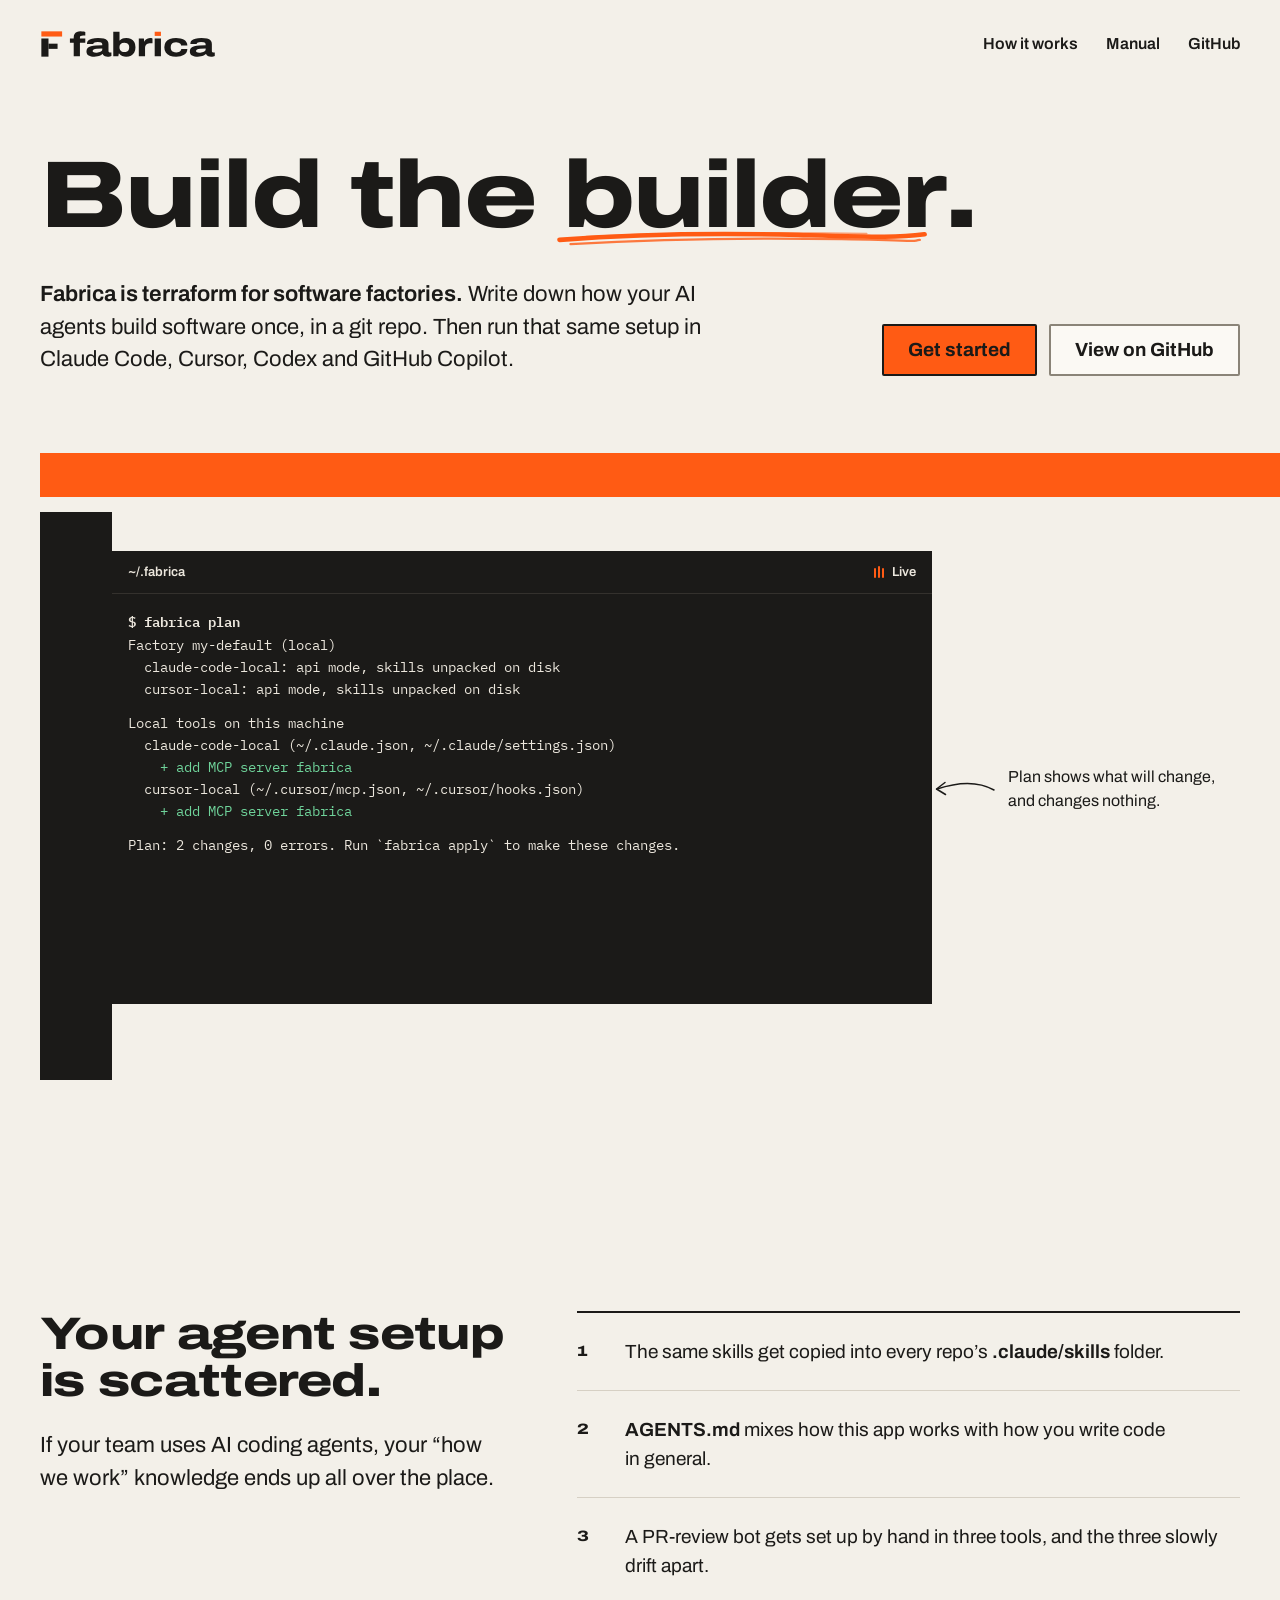
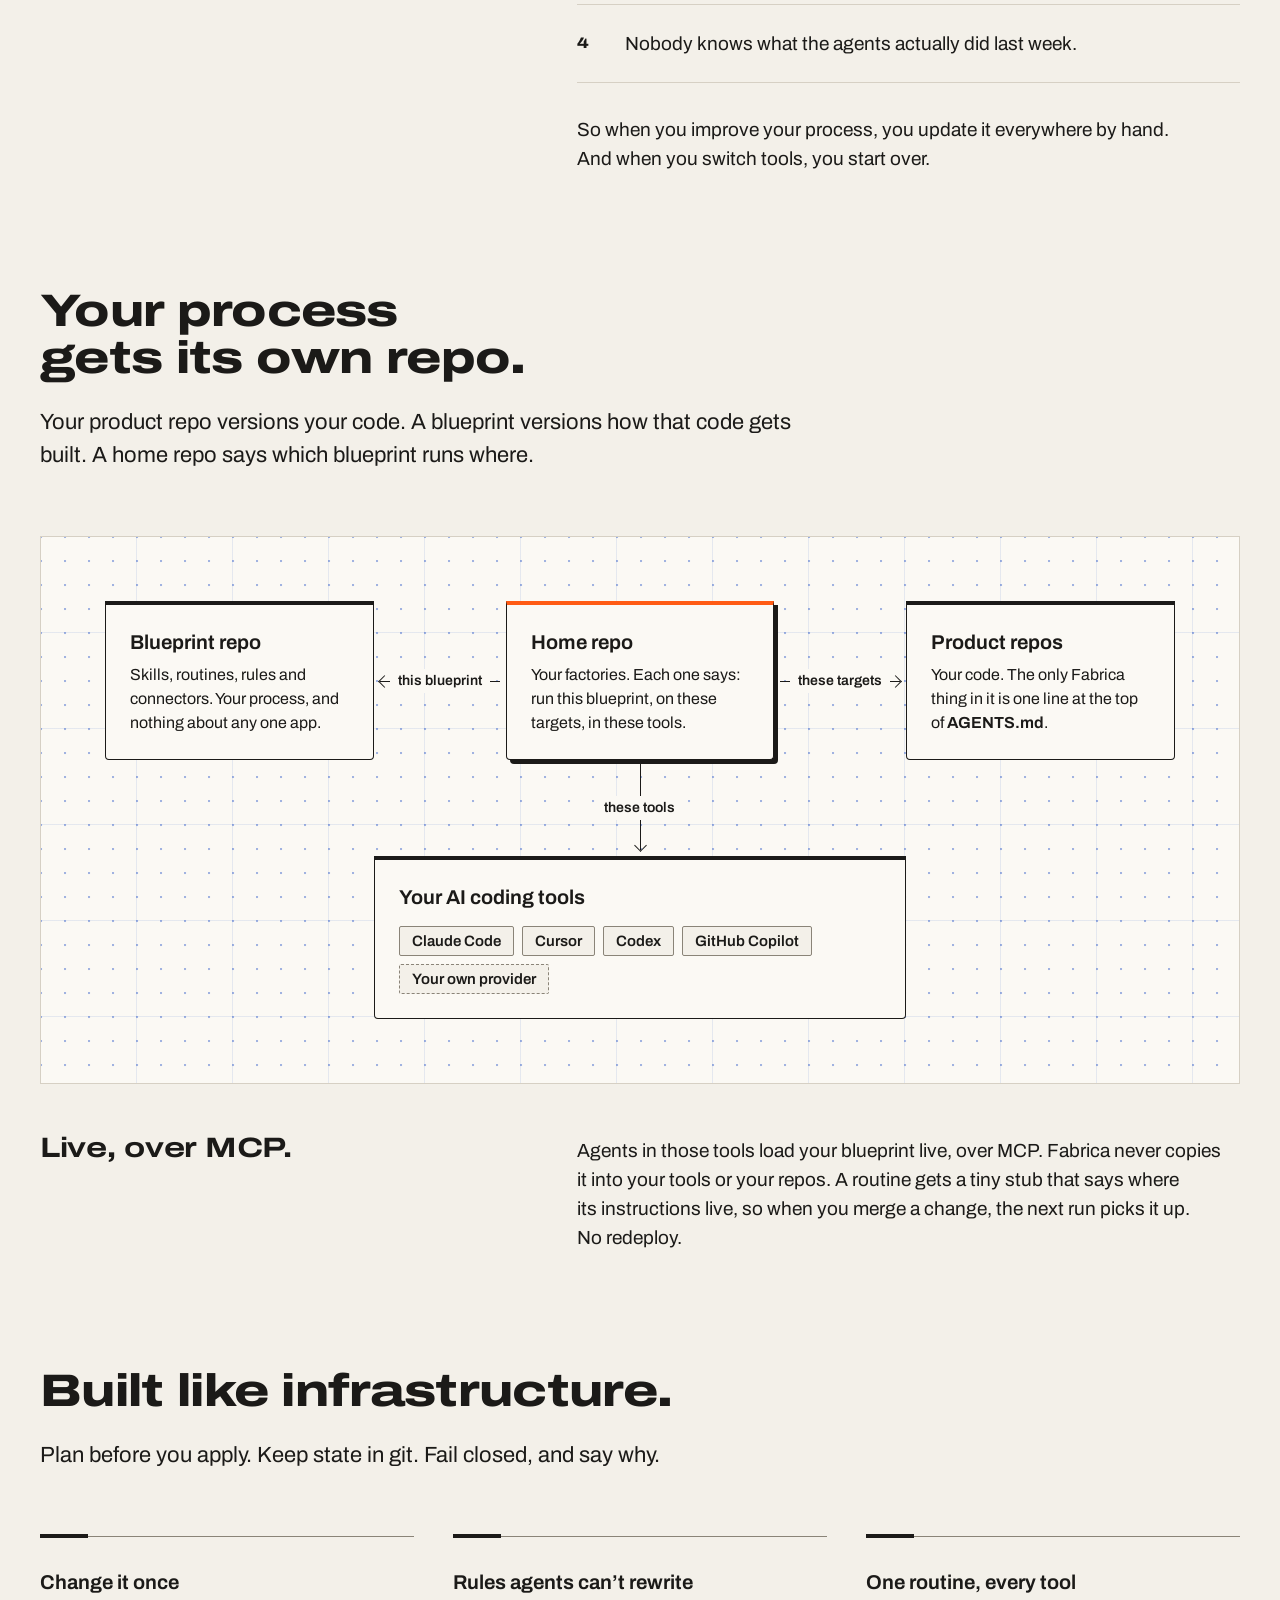
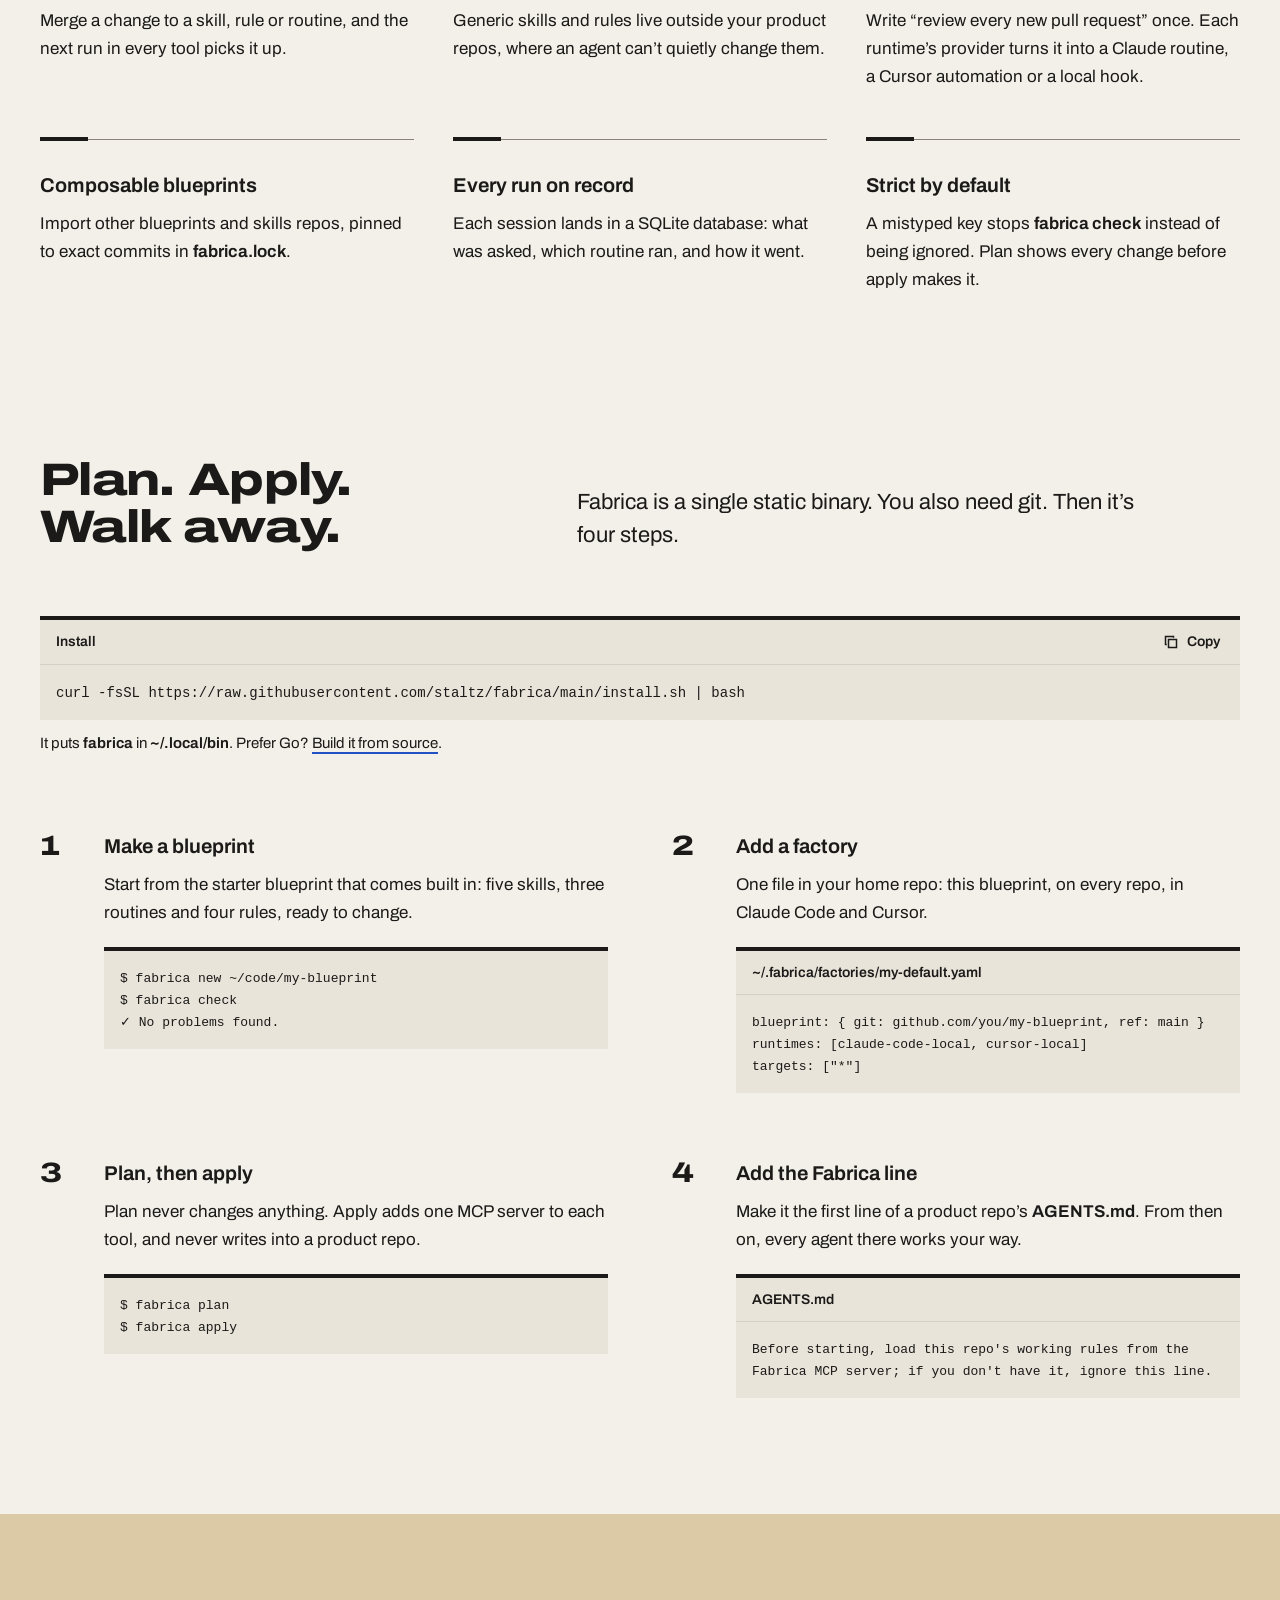
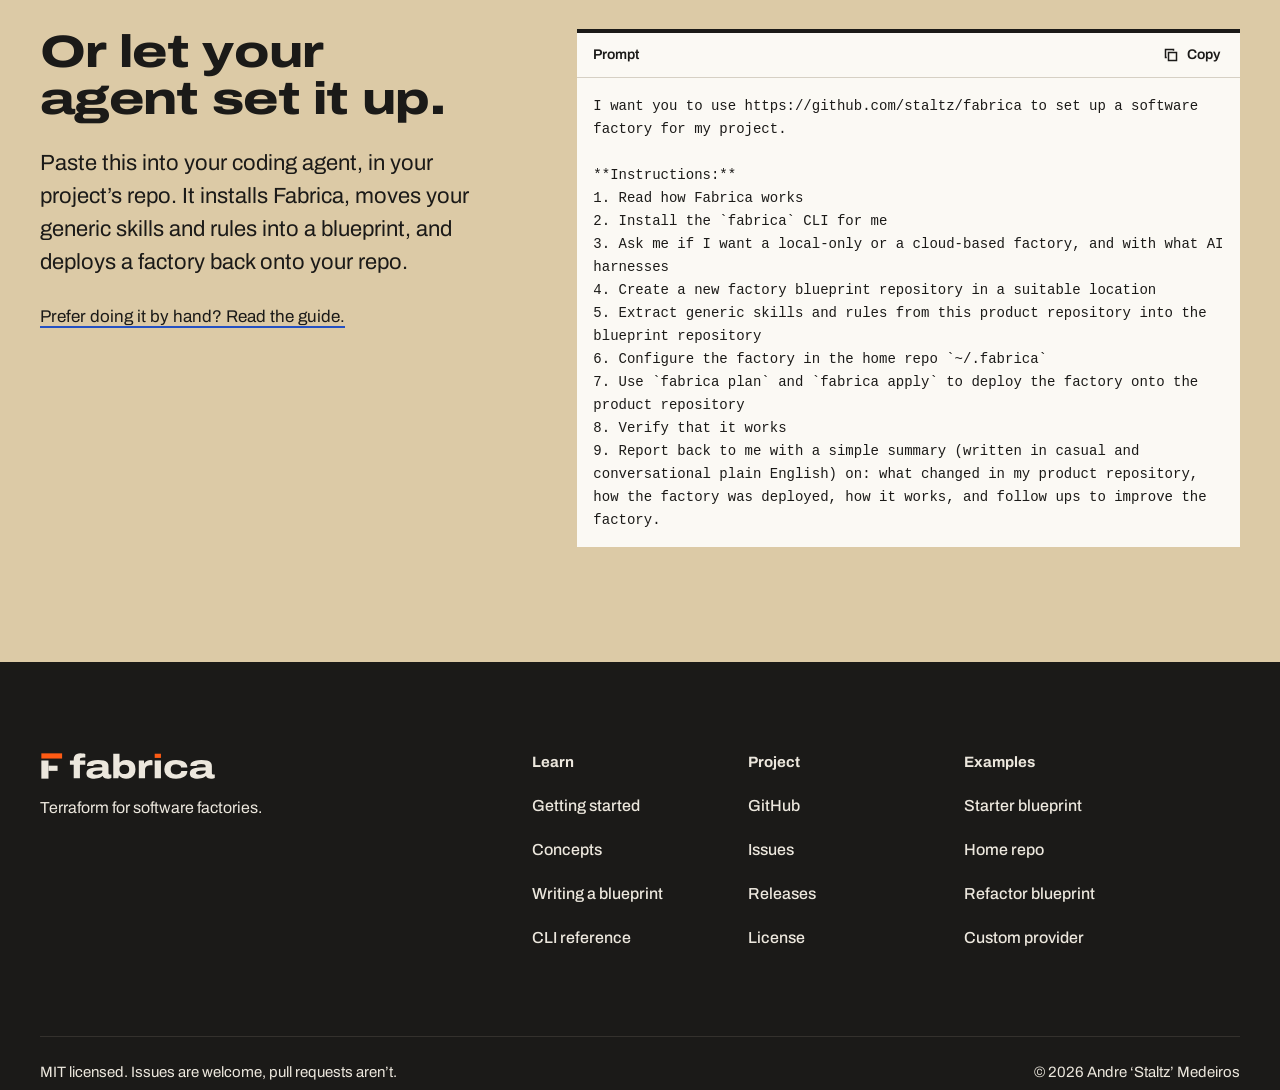
==== docs/index.html @ c00066c7 "Add a landing page for GitHub Pages in docs/ Built from the Fabrica design system: Archivo, Archivo " ====
<!doctype html>
<html lang="en">
<head>
<meta charset="utf-8">
<meta name="viewport" content="width=device-width, initial-scale=1">
<title>Fabrica: terraform for software factories</title>
<meta name="description" content="Write down how your AI agents build software once, in a git repo, and run that same setup in Claude Code, Cursor, Codex and GitHub Copilot.">
<meta name="color-scheme" content="light dark">
<meta name="theme-color" content="#f3f0e9" media="(prefers-color-scheme: light)">
<meta name="theme-color" content="#151413" media="(prefers-color-scheme: dark)">
<meta property="og:type" content="website">
<meta property="og:title" content="Fabrica: terraform for software factories">
<meta property="og:description" content="Write down how your AI agents build software once, in a git repo, and run that same setup in every AI coding tool.">
<link rel="icon" href="favicon.svg" type="image/svg+xml">
<link rel="preload" href="assets/fonts/ArchivoExpanded-Variable.woff2" as="font" type="font/woff2" crossorigin>
<link rel="preload" href="assets/fonts/Archivo-Variable.woff2" as="font" type="font/woff2" crossorigin>
<link rel="stylesheet" href="assets/site.css">
<script>document.documentElement.classList.add('js')</script>
</head>
<body>
<a class="skip" href="#main">Skip to content</a>

<header class="site-header">
  <div class="wrap">
    <a class="home-link" href="./" aria-label="Fabrica home">
      <svg class="logo" viewBox="-40 -776 5209 828" aria-hidden="true">
        <rect class="accent" x="0" y="-736" width="613.74" height="153.44"/>
        <rect class="ink" x="0" y="-525.03" width="210.97" height="537.03"/>
        <rect class="ink" x="210.97" y="-371.59" width="268.51" height="153.44"/>
        <g transform="translate(833.74 0)">
          <path class="ink" d="M123 0V-402H11V-528H123V-556Q123 -618 148 -658Q172 -698 218 -717Q263 -736 325 -736Q346 -736 372 -734Q397 -732 422 -728Q447 -724 466 -719V-611H400Q347 -611 327 -598Q307 -586 307 -556V-528H466V-402H307V0Z M732 12Q683 12 640 5Q598 -2 566 -20Q535 -37 518 -68Q500 -98 500 -145Q500 -208 534 -244Q568 -281 631 -298Q694 -314 780 -318Q865 -323 968 -323V-339Q968 -370 952 -388Q937 -406 908 -414Q878 -422 834 -422Q802 -422 772 -417Q742 -412 723 -402Q704 -391 704 -373V-365H517Q516 -369 516 -372Q516 -375 516 -380Q516 -427 553 -463Q590 -499 663 -520Q736 -540 843 -540Q943 -540 1012 -522Q1081 -505 1116 -466Q1152 -428 1152 -363V-152Q1152 -135 1160 -124Q1168 -113 1185 -113H1238V-7Q1224 -1 1193 6Q1162 12 1127 12Q1078 12 1048 2Q1018 -8 1004 -26Q989 -43 983 -64H975Q947 -41 910 -24Q872 -6 828 3Q784 12 732 12Z M784 -105Q807 -105 838 -110Q868 -116 898 -127Q928 -138 948 -156Q968 -173 968 -198V-228Q869 -228 806 -220Q743 -212 713 -196Q683 -179 683 -153Q683 -133 698 -122Q712 -112 736 -108Q759 -105 784 -105Z M1673 12Q1613 12 1559 -9Q1505 -30 1466 -82H1457L1443 0H1293V-725H1478V-465H1486Q1508 -491 1540 -508Q1571 -524 1607 -532Q1643 -540 1678 -540Q1756 -540 1818 -510Q1879 -480 1914 -419Q1950 -358 1950 -264Q1950 -170 1914 -108Q1879 -47 1816 -18Q1754 12 1673 12Z M1620 -126Q1667 -126 1699 -142Q1731 -158 1747 -188Q1763 -217 1763 -255V-272Q1763 -311 1747 -340Q1731 -369 1700 -386Q1668 -402 1621 -402Q1585 -402 1558 -392Q1531 -382 1513 -364Q1495 -347 1486 -322Q1477 -297 1477 -267V-260Q1477 -220 1493 -190Q1509 -160 1541 -143Q1573 -126 1620 -126Z M2048 0V-528H2198L2210 -438H2219Q2234 -470 2258 -493Q2283 -516 2314 -528Q2345 -540 2380 -540Q2400 -540 2418 -538Q2437 -535 2453 -528V-383H2365Q2330 -383 2305 -372Q2280 -360 2264 -340Q2248 -321 2240 -296Q2233 -272 2233 -244V0Z M2518 0V-528H2703V0Z M3151 12Q3045 12 2966 -18Q2888 -49 2846 -110Q2803 -171 2803 -264Q2803 -357 2846 -418Q2888 -479 2966 -510Q3045 -540 3151 -540Q3220 -540 3280 -526Q3340 -512 3386 -484Q3433 -456 3458 -414Q3484 -373 3484 -318H3297Q3297 -347 3278 -369Q3258 -391 3225 -402Q3192 -414 3151 -414Q3098 -414 3063 -396Q3028 -379 3010 -348Q2993 -316 2993 -274V-254Q2993 -212 3011 -180Q3029 -149 3066 -131Q3102 -113 3158 -113Q3199 -113 3232 -126Q3265 -139 3284 -162Q3304 -184 3304 -211H3484Q3484 -154 3458 -112Q3432 -70 3386 -42Q3341 -15 3280 -2Q3220 12 3151 12Z M3789 12Q3740 12 3698 5Q3655 -2 3624 -20Q3592 -37 3574 -68Q3557 -98 3557 -145Q3557 -208 3591 -244Q3625 -281 3688 -298Q3751 -314 3836 -318Q3922 -323 4025 -323V-339Q4025 -370 4010 -388Q3994 -406 3964 -414Q3935 -422 3891 -422Q3859 -422 3829 -417Q3799 -412 3780 -402Q3761 -391 3761 -373V-365H3574Q3573 -369 3573 -372Q3573 -375 3573 -380Q3573 -427 3610 -463Q3647 -499 3720 -520Q3793 -540 3900 -540Q4000 -540 4069 -522Q4138 -505 4174 -466Q4209 -428 4209 -363V-152Q4209 -135 4217 -124Q4225 -113 4242 -113H4295V-7Q4281 -1 4250 6Q4219 12 4184 12Q4135 12 4105 2Q4075 -8 4060 -26Q4046 -43 4040 -64H4032Q4004 -41 3966 -24Q3929 -6 3885 3Q3841 12 3789 12Z M3841 -105Q3864 -105 3894 -110Q3925 -116 3955 -127Q3985 -138 4005 -156Q4025 -173 4025 -198V-228Q3926 -228 3863 -220Q3800 -212 3770 -196Q3740 -179 3740 -153Q3740 -133 3754 -122Q3769 -112 3792 -108Q3816 -105 3841 -105Z"/>
          <path class="accent" d="M2518 -601V-725H2703V-601Z"/>
        </g>
      </svg>
    </a>
    <nav class="nav" aria-label="Main">
      <a class="nav-extra" href="#how-it-works">How it works</a>
      <a href="https://github.com/staltz/fabrica/blob/main/manual/getting-started.md">Manual</a>
      <a href="https://github.com/staltz/fabrica">GitHub</a>
    </nav>
  </div>
</header>

<main id="main">

  <section class="hero" aria-labelledby="hero-title">
    <div class="wrap hero-grid">
      <div class="hero-copy">
        <h1 id="hero-title" class="display-xl">Build the <span class="pencil">builder<svg viewBox="0 0 240 24" preserveAspectRatio="none" aria-hidden="true"><path d="M3 14 C 50 10, 104 9, 156 10.5 S 220 12.5, 237 10" stroke-width="3.2"/><path d="M10 17 C 64 13.5, 128 12.5, 184 13.5 S 226 15.5, 234 14" stroke-width="1.6" opacity=".8"/><path d="M20 11.5 C 80 9, 140 8.5, 200 9.5" stroke-width="1" opacity=".55"/></svg></span>.</h1>
        <div class="hero-sub">
          <p class="lead"><strong>Fabrica is terraform for software factories.</strong> Write down how your AI agents build software once, in a git repo. Then run that same setup in Claude Code, Cursor, Codex and GitHub&nbsp;Copilot.</p>
          <div class="actions">
            <a class="btn btn--primary" href="#get-started">Get started</a>
            <a class="btn" href="https://github.com/staltz/fabrica">View on GitHub</a>
          </div>
        </div>
      </div>

      <div class="site-mark">
        <div class="beam" aria-hidden="true"></div>
        <div class="stem" aria-hidden="true"></div>
        <figure class="term" data-play>
          <figcaption class="term-bar">
            <span>~/.fabrica</span>
            <span class="term-live" aria-hidden="true"><span class="steam"><i></i><i></i><i></i></span>Live</span>
          </figcaption>
          <div class="term-body" role="img" aria-label="fabrica plan finds two changes, adding the fabrica MCP server to Claude Code and Cursor; fabrica apply makes both.">
            <span class="l cmd"><span class="p">$ </span>fabrica plan</span>
            <span class="l">Factory my-default (local)</span>
            <span class="l">  claude-code-local: api mode, skills unpacked on disk</span>
            <span class="l">  cursor-local: api mode, skills unpacked on disk</span>
            <span class="l gap">Local tools on this machine</span>
            <span class="l">  claude-code-local (~/.claude.json, ~/.claude/settings.json)</span>
            <span class="l add">    + add MCP server fabrica</span>
            <span class="l">  cursor-local (~/.cursor/mcp.json, ~/.cursor/hooks.json)</span>
            <span class="l add">    + add MCP server fabrica</span>
            <span class="l gap">Plan: 2 changes, 0 errors. Run `fabrica apply` to make these changes.</span>
            <span class="l cmd gap"><span class="p">$ </span>fabrica apply</span>
            <span class="l">Local claude-code-local: updated ~/.claude.json, ~/.claude/settings.json</span>
            <span class="l ok">  ✓ add MCP server fabrica</span>
            <span class="l">Local cursor-local: updated ~/.cursor/mcp.json, ~/.cursor/hooks.json</span>
            <span class="l ok">  ✓ add MCP server fabrica</span>
          </div>
        </figure>
        <div class="footing" aria-hidden="true"></div>
        <div class="notes" aria-hidden="true">
          <p class="note note--plan" data-after="9"><svg viewBox="0 0 64 28"><path d="M62 15 C 46 6, 26 7, 5 14"/><path d="M13 7.5 L 4.5 14 L 13.5 19.5"/></svg><span>Plan shows what will change, and changes nothing.</span></p>
          <p class="note note--apply" data-after="14"><svg viewBox="0 0 64 28"><path d="M62 13 C 45 21, 25 20, 5 14"/><path d="M12.5 8 L 4.5 14 L 13 20"/></svg><span>Apply makes it so. It never writes into a product repo.</span></p>
        </div>
      </div>
    </div>
  </section>

  <section class="section" aria-labelledby="problem-title">
    <div class="wrap split">
      <div class="split-head">
        <h2 id="problem-title" class="display-l">Your agent setup is scattered.</h2>
        <p class="lead">If your team uses AI coding agents, your “how we work” knowledge ends up all over the place.</p>
      </div>
      <div>
        <ul class="ruled">
          <li><span class="n" aria-hidden="true">1</span><span>The same skills get copied into every repo’s <strong>.claude/skills</strong> folder.</span></li>
          <li><span class="n" aria-hidden="true">2</span><span><strong>AGENTS.md</strong> mixes how this app works with how you write code in general.</span></li>
          <li><span class="n" aria-hidden="true">3</span><span>A PR-review bot gets set up by hand in three tools, and the three slowly drift apart.</span></li>
          <li><span class="n" aria-hidden="true">4</span><span>Nobody knows what the agents actually did last week.</span></li>
        </ul>
        <p class="after">So when you improve your process, you update it everywhere by hand. And when you switch tools, you start over.</p>
      </div>
    </div>
  </section>

  <section class="section" id="how-it-works" aria-labelledby="how-title">
    <div class="wrap">
      <div class="section-head">
        <h2 id="how-title" class="display-l">Your process gets its own repo.</h2>
        <p class="lead">Your product repo versions your code. A blueprint versions how that code gets built. A home repo says which blueprint runs where.</p>
      </div>

      <div class="drafting">
        <div class="factory">
          <article class="node node--home">
            <h3 class="title">Home repo</h3>
            <p>Your factories. Each one says: run this blueprint, on these targets, in these tools.</p>
          </article>
          <div class="branch">
            <div class="wire wire--blueprint"><span class="wire-label">this blueprint</span></div>
            <article class="node node--blueprint">
              <h3 class="title">Blueprint repo</h3>
              <p>Skills, routines, rules and connectors. Your process, and nothing about any one app.</p>
            </article>
          </div>
          <div class="branch">
            <div class="wire wire--product"><span class="wire-label">these targets</span></div>
            <article class="node node--product">
              <h3 class="title">Product repos</h3>
              <p>Your code. The only Fabrica thing in it is one line at the top of <strong>AGENTS.md</strong>.</p>
            </article>
          </div>
          <div class="branch">
            <div class="wire wire--tools"><span class="wire-label">these tools</span></div>
            <article class="node node--tools">
              <h3 class="title">Your AI coding tools</h3>
              <ul class="chips" aria-label="Supported runtimes">
                <li class="chip">Claude Code</li>
                <li class="chip">Cursor</li>
                <li class="chip">Codex</li>
                <li class="chip">GitHub Copilot</li>
                <li class="chip chip--quiet">Your own provider</li>
              </ul>
            </article>
          </div>
        </div>
      </div>

      <div class="caption">
        <h3 class="heading">Live, over MCP.</h3>
        <p>Agents in those tools load your blueprint live, over MCP. Fabrica never copies it into your tools or your repos. A routine gets a tiny stub that says where its instructions live, so when you merge a change, the next run picks it up. No redeploy.</p>
      </div>
    </div>
  </section>

  <section class="section" aria-labelledby="principles-title">
    <div class="wrap">
      <div class="section-head">
        <h2 id="principles-title" class="display-l">Built like infrastructure.</h2>
        <p class="lead">Plan before you apply. Keep state in git. Fail closed, and say why.</p>
      </div>
      <div class="grid3">
        <article class="principle">
          <h3 class="title">Change it once</h3>
          <p>Merge a change to a skill, rule or routine, and the next run in every tool picks it up.</p>
        </article>
        <article class="principle">
          <h3 class="title">Rules agents can’t rewrite</h3>
          <p>Generic skills and rules live outside your product repos, where an agent can’t quietly change them.</p>
        </article>
        <article class="principle">
          <h3 class="title">One routine, every tool</h3>
          <p>Write “review every new pull request” once. Each runtime’s provider turns it into a Claude routine, a Cursor automation or a local hook.</p>
        </article>
        <article class="principle">
          <h3 class="title">Composable blueprints</h3>
          <p>Import other blueprints and skills repos, pinned to exact commits in <strong>fabrica.lock</strong>.</p>
        </article>
        <article class="principle">
          <h3 class="title">Every run on record</h3>
          <p>Each session lands in a SQLite database: what was asked, which routine ran, and how it went.</p>
        </article>
        <article class="principle">
          <h3 class="title">Strict by default</h3>
          <p>A mistyped key stops <strong>fabrica check</strong> instead of being ignored. Plan shows every change before apply makes it.</p>
        </article>
      </div>
    </div>
  </section>

  <section class="section" id="get-started" aria-labelledby="start-title">
    <div class="wrap">
      <div class="section-head section-head--split">
        <h2 id="start-title" class="display-l">Plan. Apply. Walk away.</h2>
        <p class="lead">Fabrica is a single static binary. You also need git. Then it’s four steps.</p>
      </div>
      <div class="install">
        <figure class="code code--install">
          <figcaption class="code-bar">
            <span>Install</span>
            <button class="copy" type="button" data-copy="install-cmd" aria-label="Copy the install command">
              <svg viewBox="0 0 16 16" aria-hidden="true"><rect x="5.5" y="5.5" width="8" height="8"/><path d="M10.5 3V2.5H2.5V10.5H3"/></svg>
              <span class="idle">Copy</span><span class="done">Copied</span>
            </button>
          </figcaption>
          <pre><code id="install-cmd">curl -fsSL https://<wbr>raw.githubusercontent.com/<wbr>staltz/<wbr>fabrica/<wbr>main/<wbr>install.sh | bash</code></pre>
        </figure>
        <p class="install-note">It puts <strong>fabrica</strong> in <strong>~/.local/bin</strong>. Prefer Go? <a class="link" href="https://github.com/staltz/fabrica#install">Build it from source</a>.</p>
      </div>

      <ol class="steps">
        <li class="step">
          <h3 class="title">Make a blueprint</h3>
          <p>Start from the starter blueprint that comes built in: five skills, three routines and four rules, ready to change.</p>
          <figure class="code">
            <pre><code><span class="p">$ </span>fabrica new ~/code/my-blueprint
<span class="p">$ </span>fabrica check
✓ No problems found.</code></pre>
          </figure>
        </li>
        <li class="step">
          <h3 class="title">Add a factory</h3>
          <p>One file in your home repo: this blueprint, on every repo, in Claude Code and Cursor.</p>
          <figure class="code">
            <figcaption class="code-bar"><span>~/.fabrica/factories/my-default.yaml</span></figcaption>
            <pre><code>blueprint: { git: github.com/you/my-blueprint, ref: main }
runtimes: [claude-code-local, cursor-local]
targets: ["*"]</code></pre>
          </figure>
        </li>
        <li class="step">
          <h3 class="title">Plan, then apply</h3>
          <p>Plan never changes anything. Apply adds one MCP server to each tool, and never writes into a product repo.</p>
          <figure class="code">
            <pre><code><span class="p">$ </span>fabrica plan
<span class="p">$ </span>fabrica apply</code></pre>
          </figure>
        </li>
        <li class="step">
          <h3 class="title">Add the Fabrica line</h3>
          <p>Make it the first line of a product repo’s <strong>AGENTS.md</strong>. From then on, every agent there works your way.</p>
          <figure class="code code--wrap">
            <figcaption class="code-bar"><span>AGENTS.md</span></figcaption>
            <pre><code>Before starting, load this repo's working rules from the Fabrica MCP server; if you don't have it, ignore this line.</code></pre>
          </figure>
        </li>
      </ol>
    </div>
  </section>

  <section class="slab" aria-labelledby="prompt-title">
    <div class="wrap prompt-grid">
      <div class="prompt-head">
        <h2 id="prompt-title" class="display-l">Or let your agent set it up.</h2>
        <p class="lead">Paste this into your coding agent, in your project’s repo. It installs Fabrica, moves your generic skills and rules into a blueprint, and deploys a factory back onto your repo.</p>
        <p><a class="link" href="https://github.com/staltz/fabrica/blob/main/manual/getting-started.md">Prefer doing it by hand? Read the guide.</a></p>
      </div>
      <figure class="code code--wrap">
        <figcaption class="code-bar">
          <span>Prompt</span>
          <button class="copy" type="button" data-copy="magic-prompt" aria-label="Copy the prompt">
            <svg viewBox="0 0 16 16" aria-hidden="true"><rect x="5.5" y="5.5" width="8" height="8"/><path d="M10.5 3V2.5H2.5V10.5H3"/></svg>
            <span class="idle">Copy</span><span class="done">Copied</span>
          </button>
        </figcaption>
        <pre><code id="magic-prompt">I want you to use https://github.com/staltz/fabrica to set up a software factory for my project.

**Instructions:**
1. Read how Fabrica works
2. Install the `fabrica` CLI for me
3. Ask me if I want a local-only or a cloud-based factory, and with what AI harnesses
4. Create a new factory blueprint repository in a suitable location
5. Extract generic skills and rules from this product repository into the blueprint repository
6. Configure the factory in the home repo `~/.fabrica`
7. Use `fabrica plan` and `fabrica apply` to deploy the factory onto the product repository
8. Verify that it works
9. Report back to me with a simple summary (written in casual and conversational plain English) on: what changed in my product repository, how the factory was deployed, how it works, and follow ups to improve the factory.</code></pre>
      </figure>
    </div>
  </section>

</main>

<footer class="site-footer">
  <div class="wrap">
    <div class="footer-grid">
      <div class="footer-brand">
        <svg class="logo" viewBox="-40 -776 5209 828" role="img" aria-label="fabrica">
          <rect class="accent" x="0" y="-736" width="613.74" height="153.44"/>
          <rect class="ink" x="0" y="-525.03" width="210.97" height="537.03"/>
          <rect class="ink" x="210.97" y="-371.59" width="268.51" height="153.44"/>
          <g transform="translate(833.74 0)">
            <path class="ink" d="M123 0V-402H11V-528H123V-556Q123 -618 148 -658Q172 -698 218 -717Q263 -736 325 -736Q346 -736 372 -734Q397 -732 422 -728Q447 -724 466 -719V-611H400Q347 -611 327 -598Q307 -586 307 -556V-528H466V-402H307V0Z M732 12Q683 12 640 5Q598 -2 566 -20Q535 -37 518 -68Q500 -98 500 -145Q500 -208 534 -244Q568 -281 631 -298Q694 -314 780 -318Q865 -323 968 -323V-339Q968 -370 952 -388Q937 -406 908 -414Q878 -422 834 -422Q802 -422 772 -417Q742 -412 723 -402Q704 -391 704 -373V-365H517Q516 -369 516 -372Q516 -375 516 -380Q516 -427 553 -463Q590 -499 663 -520Q736 -540 843 -540Q943 -540 1012 -522Q1081 -505 1116 -466Q1152 -428 1152 -363V-152Q1152 -135 1160 -124Q1168 -113 1185 -113H1238V-7Q1224 -1 1193 6Q1162 12 1127 12Q1078 12 1048 2Q1018 -8 1004 -26Q989 -43 983 -64H975Q947 -41 910 -24Q872 -6 828 3Q784 12 732 12Z M784 -105Q807 -105 838 -110Q868 -116 898 -127Q928 -138 948 -156Q968 -173 968 -198V-228Q869 -228 806 -220Q743 -212 713 -196Q683 -179 683 -153Q683 -133 698 -122Q712 -112 736 -108Q759 -105 784 -105Z M1673 12Q1613 12 1559 -9Q1505 -30 1466 -82H1457L1443 0H1293V-725H1478V-465H1486Q1508 -491 1540 -508Q1571 -524 1607 -532Q1643 -540 1678 -540Q1756 -540 1818 -510Q1879 -480 1914 -419Q1950 -358 1950 -264Q1950 -170 1914 -108Q1879 -47 1816 -18Q1754 12 1673 12Z M1620 -126Q1667 -126 1699 -142Q1731 -158 1747 -188Q1763 -217 1763 -255V-272Q1763 -311 1747 -340Q1731 -369 1700 -386Q1668 -402 1621 -402Q1585 -402 1558 -392Q1531 -382 1513 -364Q1495 -347 1486 -322Q1477 -297 1477 -267V-260Q1477 -220 1493 -190Q1509 -160 1541 -143Q1573 -126 1620 -126Z M2048 0V-528H2198L2210 -438H2219Q2234 -470 2258 -493Q2283 -516 2314 -528Q2345 -540 2380 -540Q2400 -540 2418 -538Q2437 -535 2453 -528V-383H2365Q2330 -383 2305 -372Q2280 -360 2264 -340Q2248 -321 2240 -296Q2233 -272 2233 -244V0Z M2518 0V-528H2703V0Z M3151 12Q3045 12 2966 -18Q2888 -49 2846 -110Q2803 -171 2803 -264Q2803 -357 2846 -418Q2888 -479 2966 -510Q3045 -540 3151 -540Q3220 -540 3280 -526Q3340 -512 3386 -484Q3433 -456 3458 -414Q3484 -373 3484 -318H3297Q3297 -347 3278 -369Q3258 -391 3225 -402Q3192 -414 3151 -414Q3098 -414 3063 -396Q3028 -379 3010 -348Q2993 -316 2993 -274V-254Q2993 -212 3011 -180Q3029 -149 3066 -131Q3102 -113 3158 -113Q3199 -113 3232 -126Q3265 -139 3284 -162Q3304 -184 3304 -211H3484Q3484 -154 3458 -112Q3432 -70 3386 -42Q3341 -15 3280 -2Q3220 12 3151 12Z M3789 12Q3740 12 3698 5Q3655 -2 3624 -20Q3592 -37 3574 -68Q3557 -98 3557 -145Q3557 -208 3591 -244Q3625 -281 3688 -298Q3751 -314 3836 -318Q3922 -323 4025 -323V-339Q4025 -370 4010 -388Q3994 -406 3964 -414Q3935 -422 3891 -422Q3859 -422 3829 -417Q3799 -412 3780 -402Q3761 -391 3761 -373V-365H3574Q3573 -369 3573 -372Q3573 -375 3573 -380Q3573 -427 3610 -463Q3647 -499 3720 -520Q3793 -540 3900 -540Q4000 -540 4069 -522Q4138 -505 4174 -466Q4209 -428 4209 -363V-152Q4209 -135 4217 -124Q4225 -113 4242 -113H4295V-7Q4281 -1 4250 6Q4219 12 4184 12Q4135 12 4105 2Q4075 -8 4060 -26Q4046 -43 4040 -64H4032Q4004 -41 3966 -24Q3929 -6 3885 3Q3841 12 3789 12Z M3841 -105Q3864 -105 3894 -110Q3925 -116 3955 -127Q3985 -138 4005 -156Q4025 -173 4025 -198V-228Q3926 -228 3863 -220Q3800 -212 3770 -196Q3740 -179 3740 -153Q3740 -133 3754 -122Q3769 -112 3792 -108Q3816 -105 3841 -105Z"/>
            <path class="accent" d="M2518 -601V-725H2703V-601Z"/>
          </g>
        </svg>
        <p class="footer-tag">Terraform for software factories.</p>
      </div>
      <nav aria-labelledby="f-learn">
        <h2 id="f-learn">Learn</h2>
        <ul>
          <li><a href="https://github.com/staltz/fabrica/blob/main/manual/getting-started.md">Getting started</a></li>
          <li><a href="https://github.com/staltz/fabrica/blob/main/manual/concepts.md">Concepts</a></li>
          <li><a href="https://github.com/staltz/fabrica/blob/main/manual/blueprints.md">Writing a blueprint</a></li>
          <li><a href="https://github.com/staltz/fabrica/blob/main/manual/cli.md">CLI reference</a></li>
        </ul>
      </nav>
      <nav aria-labelledby="f-project">
        <h2 id="f-project">Project</h2>
        <ul>
          <li><a href="https://github.com/staltz/fabrica">GitHub</a></li>
          <li><a href="https://github.com/staltz/fabrica/issues">Issues</a></li>
          <li><a href="https://github.com/staltz/fabrica/releases">Releases</a></li>
          <li><a href="https://github.com/staltz/fabrica/blob/main/LICENSE">License</a></li>
        </ul>
      </nav>
      <nav aria-labelledby="f-examples">
        <h2 id="f-examples">Examples</h2>
        <ul>
          <li><a href="https://github.com/staltz/fabrica/tree/main/examples/starter-blueprint">Starter blueprint</a></li>
          <li><a href="https://github.com/staltz/fabrica/tree/main/examples/home">Home repo</a></li>
          <li><a href="https://github.com/staltz/fabrica-blueprint-refactor">Refactor blueprint</a></li>
          <li><a href="https://github.com/staltz/fabrica/tree/main/examples/custom-provider">Custom provider</a></li>
        </ul>
      </nav>
    </div>
    <div class="footer-base">
      <p>MIT licensed. Issues are welcome, pull requests aren’t.</p>
      <p>© 2026 Andre ‘Staltz’ Medeiros</p>
    </div>
  </div>
</footer>

<script src="assets/site.js" defer></script>
</body>
</html>
---- docs/assets/site.css ----
/* Fabrica website. Values come from the Fabrica design system tokens. */

@font-face {
  font-family: "Archivo Expanded";
  src: url("fonts/ArchivoExpanded-Variable.woff2") format("woff2");
  font-weight: 100 900;
  font-display: swap;
}
@font-face {
  font-family: "Archivo";
  src: url("fonts/Archivo-Variable.woff2") format("woff2");
  font-weight: 100 900;
  font-display: swap;
}
@font-face {
  font-family: "IBM Plex Mono";
  src: url("fonts/IBMPlexMono-400.woff2") format("woff2");
  font-weight: 400;
  font-display: swap;
}
@font-face {
  font-family: "IBM Plex Mono";
  src: url("fonts/IBMPlexMono-600.woff2") format("woff2");
  font-weight: 600;
  font-display: swap;
}

/* ---------- Tokens: Daylight ---------- */
:root {
  color-scheme: light;
  --paper: #f3f0e9;
  --paper-raised: #fbf9f4;
  --paper-sunken: #e8e4da;
  --steam: #ece8df;
  --graphite: #1b1a18;
  --graphite-soft: #57534c;
  --hairline: #d6d0c4;
  --rule-strong: #8a8478;
  --hivis: #ff5b14;
  --on-hivis: #1b1a18;
  --blueprint: #2350c4;
  --sand: #dccaa6;
  --term: #1b1a18;
  --term-ink: #ece7dd;
  --term-muted: #9d978c;
  --term-rule: #34312d;
  --term-add: #6fd39a;
  --shadow-slab: 4px 4px 0 #1b1a18;

  --font-display: "Archivo Expanded", "Archivo", "Helvetica Neue", Arial, sans-serif;
  --font-sans: "Archivo", "Helvetica Neue", Arial, sans-serif;
  --font-mono: "IBM Plex Mono", ui-monospace, "SF Mono", Menlo, monospace;

  --space-1: 4px;
  --space-2: 8px;
  --space-3: 12px;
  --space-4: 16px;
  --space-6: 24px;
  --space-8: 32px;
  --space-12: 48px;
  --space-16: 64px;
  --space-24: 96px;

  --radius-1: 2px;
  --radius-2: 4px;
  --stroke-hair: 1px;
  --stroke-pencil: 1.5px;
  --stroke-firm: 2px;
  --stroke-beam: 4px;

  --ease: cubic-bezier(.2, .8, .2, 1);
  --gutter: clamp(16px, 4vw, 40px);
  --section: clamp(var(--space-16), 9vw, 128px);
}

/* ---------- Tokens: Night shift ---------- */
@media (prefers-color-scheme: dark) {
  :root {
    color-scheme: dark;
    --paper: #151413;
    --paper-raised: #1f1d1b;
    --paper-sunken: #0e0d0c;
    --steam: #2a2724;
    --graphite: #f1ede4;
    --graphite-soft: #b8b2a7;
    --hairline: #34312d;
    --rule-strong: #77716a;
    --blueprint: #86a8ff;
    --sand: #4d4231;
    --term: #0b0a09;
    --shadow-slab: 4px 4px 0 #57534c;
  }
}

/* ---------- Base ---------- */
*, *::before, *::after { box-sizing: border-box; }
html { -webkit-text-size-adjust: 100%; text-size-adjust: 100%; scroll-behavior: smooth; }
body {
  margin: 0;
  background: var(--paper);
  color: var(--graphite);
  font: 400 17px/28px var(--font-sans);
  -webkit-font-smoothing: antialiased;
  -moz-osx-font-smoothing: grayscale;
  text-rendering: optimizeLegibility;
  font-kerning: normal;
}
img, svg { display: block; }
p { margin: 0; }
h1, h2, h3 { margin: 0; font-weight: inherit; }
strong { font-weight: 650; }
::selection { background: var(--hivis); color: var(--on-hivis); }

a { color: inherit; }
.prose a, .link {
  color: var(--graphite);
  text-decoration: underline;
  text-decoration-color: var(--blueprint);
  text-decoration-thickness: var(--stroke-firm);
  text-underline-offset: 4px;
  transition: text-decoration-color 120ms linear;
}
.prose a:hover, .link:hover { text-decoration-color: var(--graphite); }

:focus-visible {
  outline: var(--stroke-firm) solid var(--blueprint);
  outline-offset: 2px;
  border-radius: var(--radius-1);
}

.wrap { width: 100%; max-width: calc(1200px + 2 * var(--gutter)); margin-inline: auto; padding-inline: var(--gutter); }

.skip {
  position: absolute; left: var(--gutter); top: -100px; z-index: 10;
  padding: var(--space-3) var(--space-4);
  background: var(--graphite); color: var(--paper);
  font-weight: 600; text-decoration: none;
}
.skip:focus { top: var(--space-3); }

.visually-hidden {
  position: absolute; width: 1px; height: 1px; margin: -1px; padding: 0;
  overflow: hidden; clip: rect(0 0 0 0); white-space: nowrap; border: 0;
}

/* ---------- Type ---------- */
.display-xl {
  font-family: var(--font-display);
  font-weight: 800;
  font-size: clamp(52px, 2.6vw + 40px, 84px);
  line-height: .95;
  letter-spacing: -0.02em;
}
.display-l {
  font-family: var(--font-display);
  font-weight: 800;
  font-size: clamp(32px, 1.6vw + 25px, 48px);
  line-height: 1.04;
  letter-spacing: -0.015em;
  text-wrap: balance;
}
.title {
  font-family: var(--font-sans);
  font-size: 20px;
  line-height: 26px;
  font-weight: 650;
}
.lead {
  font-size: clamp(19px, .35vw + 17.5px, 22px);
  line-height: 1.5;
  max-width: 34em;
  text-wrap: pretty;
}
.body-s { font-size: 15px; line-height: 22px; }
.label { font-size: 13px; line-height: 18px; font-weight: 600; }

/* ---------- Header ---------- */
.site-header .wrap {
  display: flex; align-items: center; justify-content: space-between; gap: var(--space-4);
  height: 88px;
}
.home-link { display: inline-flex; padding: var(--space-2) 0; border-radius: var(--radius-1); }
.logo { height: 28px; width: auto; }
.logo .ink { fill: var(--graphite); }
.logo .accent { fill: var(--hivis); }
.nav { display: flex; align-items: center; gap: var(--space-1); margin-right: calc(-1 * var(--space-3)); }
.nav a {
  display: inline-flex; align-items: center; min-height: 44px;
  padding: 0 var(--space-3);
  font-size: 16px; line-height: 20px; font-weight: 600;
  text-decoration: none; color: var(--graphite);
  border-radius: var(--radius-1);
  transition: background-color 120ms linear;
}
.nav a:hover { background: var(--steam); }

/* ---------- Buttons ---------- */
.actions { display: flex; flex-wrap: wrap; align-items: center; gap: var(--space-3); }
.btn {
  display: inline-flex; align-items: center; justify-content: center; gap: var(--space-2);
  min-height: 52px; padding: 0 var(--space-6);
  font: 700 19px/24px var(--font-sans);
  text-decoration: none; white-space: nowrap;
  color: var(--graphite); background: var(--paper-raised);
  border: var(--stroke-firm) solid var(--rule-strong);
  border-radius: var(--radius-1);
  cursor: pointer;
  transition: transform 120ms var(--ease), box-shadow 120ms var(--ease), background-color 120ms linear, border-color 120ms linear;
}
.btn:hover { border-color: var(--graphite); background: var(--steam); }
.btn--primary { background: var(--hivis); color: var(--on-hivis); border-color: var(--on-hivis); }
.btn--primary:hover { background: var(--hivis); transform: translate(-2px, -2px); box-shadow: var(--shadow-slab); }
.btn--primary:active { transform: none; box-shadow: none; }
.btn .arrow { font-weight: 700; transition: transform 120ms var(--ease); }
.btn:hover .arrow { transform: translateX(2px); }

/* ---------- Hero ---------- */
.hero { padding-block: clamp(var(--space-8), 5vw, 72px) var(--section); overflow-x: clip; }
.hero-grid { display: grid; gap: clamp(var(--space-12), 6vw, 88px); }
.hero-copy { display: grid; gap: clamp(var(--space-6), 3vw, 40px); }
.hero .display-xl { font-size: clamp(48px, 7.4vw, 108px); line-height: .92; }
.hero-sub {
  display: grid;
  grid-template-columns: minmax(0, 7fr) minmax(0, 5fr);
  gap: var(--space-8);
  align-items: end;
}
.hero-sub .actions { justify-content: flex-end; }
.hero .lead { max-width: 33em; }
.hero .lead strong { font-weight: 650; }

/* Pencil stroke under the one word that carries the idea */
.pencil { position: relative; display: inline-block; white-space: nowrap; z-index: 0; }
.pencil svg {
  position: absolute; left: -2%; width: 98%; bottom: -0.16em; height: 0.36em; z-index: -1;
  fill: none; stroke: var(--hivis); stroke-linecap: round; stroke-linejoin: round; overflow: visible;
}

/* The mark at site scale: hoisted beam, stem, and the terminal as the crossbar */
.site-mark {
  --stem: clamp(16px, 5.6vw, 80px);
  position: relative;
  display: grid;
  grid-template-columns: var(--stem) minmax(0, 820px) minmax(0, 1fr);
  grid-template-rows: auto clamp(16px, 3vw, 40px) auto clamp(32px, 6vw, 88px);
}
.site-mark .beam {
  grid-column: 1 / -1; grid-row: 1;
  height: clamp(24px, 3.4vw, 48px);
  margin-bottom: clamp(10px, 1.2vw, 16px);
  margin-right: calc(-1 * (var(--gutter) + max(0px, (100vw - 1200px - 2 * var(--gutter)) / 2)));
  background: var(--hivis);
}
.site-mark .stem { grid-column: 1; grid-row: 2 / 5; background: var(--graphite); }
.site-mark .term { grid-column: 2; grid-row: 3; }
.site-mark .footing { grid-column: 2; grid-row: 4; }
@media (prefers-color-scheme: dark) {
  .site-mark .term { box-shadow: inset 0 0 0 1px var(--term-rule); }
}

/* Pencil annotations beside the terminal: process made visible */
.notes { grid-column: 3; grid-row: 3; position: relative; }
.note {
  position: absolute; left: 0; right: 0;
  display: grid; grid-template-columns: 64px minmax(0, 1fr); gap: var(--space-3); align-items: center;
  font-size: 16px; line-height: 24px; text-wrap: balance;
  transition: opacity 360ms linear, transform 360ms var(--ease);
}
.note svg { width: 64px; height: 28px; fill: none; stroke: var(--graphite); stroke-width: 1.5; stroke-linecap: round; stroke-linejoin: round; overflow: visible; }
.note--plan { top: 214px; }
.note--apply { top: 372px; }
.js .notes.is-waiting .note { opacity: 0; transform: translateX(-6px); }
.js .notes.is-waiting .note.on { opacity: 1; transform: none; }
@media (max-width: 1180px) { .notes { display: none; } }

@media (prefers-reduced-motion: no-preference) {
  .js .site-mark .beam { animation: hoist 420ms var(--ease) 120ms both; }
}
@keyframes hoist {
  from { transform: translateY(-8px); }
  to { transform: none; }
}

/* ---------- Terminal ---------- */
.term { margin: 0; background: var(--term); color: var(--term-ink); min-width: 0; }
.term-bar {
  display: flex; align-items: center; justify-content: space-between; gap: var(--space-4);
  padding: var(--space-3) var(--space-4);
  font: 600 13px/18px var(--font-sans);
  color: var(--term-ink);
  border-bottom: var(--stroke-hair) solid var(--term-rule);
}
.term-live { display: inline-flex; align-items: center; gap: var(--space-2); opacity: 0; transition: opacity 200ms linear; }
.term.is-live .term-live { opacity: 1; }
.term-body {
  margin: 0; padding: var(--space-4) var(--space-6) var(--space-6) var(--space-4);
  overflow-x: auto;
  font: 400 14px/22px var(--font-mono);
  tab-size: 2;
}
.term-body .l { display: block; white-space: pre; min-height: 22px; }
.term-body .cmd { font-weight: 600; }
.term-body .cmd + .l { margin-top: 2px; }
.term-body .gap { margin-top: var(--space-3); }
.term-body .p { color: var(--term-ink); }
.term-body .add, .term-body .ok { color: var(--term-add); }
.js .term.is-playing .l { visibility: hidden; }
.js .term.is-playing .l.on { visibility: visible; }

.steam { display: inline-flex; align-items: flex-end; gap: 2px; height: 12px; color: var(--hivis); }
.steam i {
  display: block; width: 2px; height: 10px; border-radius: 2px; background: currentColor;
  animation: steam 1.6s cubic-bezier(.4, 0, .2, 1) infinite;
}
.steam i:nth-child(2) { animation-delay: .25s; height: 12px; }
.steam i:nth-child(3) { animation-delay: .5s; }
@keyframes steam {
  0% { transform: translateY(2px) scaleY(.5); opacity: 0; }
  40% { opacity: .95; }
  100% { transform: translateY(-4px) scaleY(1); opacity: 0; }
}

/* ---------- Sections ---------- */
.section { padding-block: var(--section); }
.section + .section { padding-top: 0; }
.section-head { display: grid; gap: var(--space-6); max-width: 760px; margin-bottom: clamp(var(--space-12), 5vw, 72px); }
.section-head .lead { max-width: 36em; }

/* Problem: two columns, a ruled list */
.split {
  display: grid;
  grid-template-columns: minmax(0, 5fr) minmax(0, 7fr);
  gap: clamp(var(--space-8), 5vw, 80px);
  align-items: start;
}
.split-head { display: grid; gap: var(--space-6); position: sticky; top: var(--space-8); }
.ruled { list-style: none; margin: 0; padding: 0; border-top: var(--stroke-firm) solid var(--graphite); }
.ruled li {
  display: grid; grid-template-columns: 40px minmax(0, 1fr); gap: var(--space-2);
  padding: var(--space-6) 0;
  border-bottom: var(--stroke-hair) solid var(--hairline);
  font-size: 19px; line-height: 29px;
  text-wrap: pretty;
}
.ruled .n { font: 800 15px/29px var(--font-display); }
.after { margin-top: var(--space-8); font-size: 19px; line-height: 29px; max-width: 32em; text-wrap: pretty; }

/* How it works: the factory, drawn on the blueprint grid */
.drafting {
  position: relative;
  padding: clamp(var(--space-6), 5vw, var(--space-16));
  background-color: var(--paper-raised);
  background-image:
    radial-gradient(circle at 1px 1px, color-mix(in srgb, var(--blueprint) 42%, transparent) 1.1px, transparent 1.6px),
    linear-gradient(to right, color-mix(in srgb, var(--blueprint) 10%, transparent) 1px, transparent 1px),
    linear-gradient(to bottom, color-mix(in srgb, var(--blueprint) 10%, transparent) 1px, transparent 1px);
  background-size: 24px 24px, 96px 96px, 96px 96px;
  background-position: -1px -1px, -1px -1px, -1px -1px;
  border: var(--stroke-hair) solid var(--hairline);
}
.factory {
  display: grid;
  grid-template-columns: minmax(0, 1fr) 132px minmax(0, 1fr) 132px minmax(0, 1fr);
  grid-template-rows: auto 96px auto;
  align-items: stretch;
}
.factory .branch { display: contents; }
.node {
  position: relative;
  display: grid; align-content: start; gap: var(--space-2);
  padding: var(--space-6);
  background: var(--paper-raised);
  border: var(--stroke-pencil) solid var(--graphite);
  border-top: var(--stroke-beam) solid var(--graphite);
  border-radius: 0 0 var(--radius-2) var(--radius-2);
}
.node p { font-size: 16px; line-height: 24px; text-wrap: pretty; }
.node--home { grid-column: 3; grid-row: 1; border-top-color: var(--hivis); box-shadow: var(--shadow-slab); }
.node--blueprint { grid-column: 1; grid-row: 1; }
.node--product { grid-column: 5; grid-row: 1; }
.node--tools { grid-column: 2 / 5; grid-row: 3; justify-self: center; width: min(100%, 640px); }
.chips { display: flex; flex-wrap: wrap; gap: var(--space-2); margin: var(--space-2) 0 0; padding: 0; list-style: none; }
.chip {
  font-size: 15px; line-height: 20px; font-weight: 600;
  padding: var(--space-1) var(--space-3);
  border: var(--stroke-hair) solid var(--rule-strong);
  border-radius: var(--radius-1);
  background: var(--paper);
}
.chip--quiet { border-style: dashed; }

.wire { position: relative; display: flex; align-items: center; justify-content: center; }
.wire .wire-label {
  position: relative; z-index: 1;
  padding: 2px var(--space-2);
  font-size: 14px; line-height: 20px; font-weight: 600;
  background: var(--paper-raised);
  white-space: nowrap;
}
.wire::before { content: ""; position: absolute; background: var(--graphite); }
.wire::after {
  content: ""; position: absolute; width: 9px; height: 9px;
  border-top: var(--stroke-pencil) solid var(--graphite);
  border-right: var(--stroke-pencil) solid var(--graphite);
}
.wire--blueprint { grid-column: 2; grid-row: 1; }
.wire--product { grid-column: 4; grid-row: 1; }
.wire--blueprint::before, .wire--product::before { left: 6px; right: 6px; top: 50%; height: var(--stroke-pencil); }
.wire--blueprint::after { left: 6px; top: calc(50% - 4px); transform: rotate(-135deg); }
.wire--product::after { right: 6px; top: calc(50% - 4px); transform: rotate(45deg); }
.wire--tools { grid-column: 3; grid-row: 2; }
.wire--tools::before { top: 0; bottom: 6px; left: 50%; width: var(--stroke-pencil); }
.wire--tools::after { bottom: 6px; left: calc(50% - 3.75px); transform: rotate(135deg); }

.caption { margin-top: clamp(var(--space-8), 4vw, var(--space-12)); display: grid; grid-template-columns: minmax(0, 5fr) minmax(0, 7fr); gap: var(--space-4) clamp(var(--space-8), 5vw, 80px); align-items: baseline; }
.caption p { font-size: 19px; line-height: 29px; max-width: 34em; text-wrap: pretty; }
.heading { font-family: var(--font-display); font-size: 28px; line-height: 32px; font-weight: 700; letter-spacing: -0.01em; }

/* Principles: a ruled grid */
.grid3 {
  display: grid;
  grid-template-columns: repeat(3, minmax(0, 1fr));
  column-gap: clamp(var(--space-6), 3vw, var(--space-12));
}
.principle {
  position: relative;
  display: grid; align-content: start; gap: var(--space-3);
  padding: var(--space-8) 0 var(--space-12);
  border-top: var(--stroke-hair) solid var(--rule-strong);
}
.principle::before {
  content: ""; position: absolute; left: 0; top: -2.5px;
  width: 48px; height: var(--stroke-beam); background: var(--graphite);
}
.principle p { text-wrap: pretty; }

/* Get started */
.section-head--split {
  max-width: none;
  grid-template-columns: minmax(0, 5fr) minmax(0, 7fr);
  gap: var(--space-6) clamp(var(--space-8), 5vw, 80px);
  align-items: end;
}
.install { display: grid; gap: var(--space-3); margin-bottom: clamp(var(--space-12), 6vw, 88px); }
.code--install pre { font-size: 15px; line-height: 24px; padding: var(--space-6) var(--space-4); }
.steps {
  list-style: none; margin: 0; padding: 0;
  display: grid; grid-template-columns: repeat(2, minmax(0, 1fr));
  gap: clamp(var(--space-12), 5vw, 72px) clamp(var(--space-8), 5vw, 80px);
  counter-reset: step;
}
.step { display: grid; grid-template-columns: 48px minmax(0, 1fr); grid-template-rows: auto auto 1fr; column-gap: var(--space-4); row-gap: var(--space-3); }
.step::before {
  counter-increment: step; content: counter(step);
  grid-row: 1 / 3;
  font: 800 28px/32px var(--font-display);
}
.step h3 { padding-top: 3px; }
.step p { grid-column: 2; }
.step .code { grid-column: 2; margin-top: var(--space-2); align-self: start; }
.step .code pre { font-size: 13px; line-height: 21px; }
@media (max-width: 1180px) { .steps { grid-template-columns: minmax(0, 1fr); max-width: 760px; } }

/* Code blocks: wells, the one place besides the terminal for monospace */
.code {
  position: relative;
  margin: 0;
  background: var(--paper-sunken);
  border-top: var(--stroke-beam) solid var(--graphite);
  min-width: 0;
}
.code-bar {
  display: flex; align-items: center; justify-content: space-between; gap: var(--space-3);
  min-height: 44px; padding: 0 var(--space-2) 0 var(--space-4);
  border-bottom: var(--stroke-hair) solid var(--hairline);
  font: 600 14px/20px var(--font-sans);
}
.code pre {
  margin: 0; padding: var(--space-4);
  overflow-x: auto;
  font: 400 14px/22px var(--font-mono);
  tab-size: 2;
}
.code pre b { font-weight: 600; }
.code .p { user-select: none; -webkit-user-select: none; }
.code--wrap pre { white-space: pre-wrap; overflow-wrap: anywhere; }

.copy {
  display: inline-flex; align-items: center; gap: var(--space-2);
  min-height: 44px; min-width: 44px; padding: 0 var(--space-3);
  font: 600 14px/20px var(--font-sans);
  color: var(--graphite); background: transparent;
  border: 0; border-radius: var(--radius-1);
  cursor: pointer;
  transition: background-color 120ms linear;
}
.copy:hover { background: var(--steam); }
.copy svg { width: 16px; height: 16px; fill: none; stroke: currentColor; stroke-width: 1.5; stroke-linecap: square; }
.copy .done { display: none; }
.copy.is-done .idle { display: none; }
.copy.is-done .done { display: inline; }

.install-note { font-size: 15px; line-height: 22px; }

/* The magic prompt: a sand slab */
.slab { background: var(--sand); padding-block: var(--section); }
.prompt-grid {
  display: grid;
  grid-template-columns: minmax(0, 5fr) minmax(0, 7fr);
  gap: clamp(var(--space-8), 5vw, 80px);
  align-items: start;
}
.prompt-grid .code { background: var(--paper-raised); border-top-color: var(--graphite); }
.prompt-head { display: grid; gap: var(--space-6); }

/* ---------- Footer ---------- */
.site-footer {
  --blueprint: #86a8ff;
  background: var(--term);
  color: var(--term-ink);
  padding-block: clamp(var(--space-12), 7vw, var(--space-24)) var(--space-8);
}
.site-footer .logo .ink { fill: var(--term-ink); }
.footer-grid {
  display: grid;
  grid-template-columns: minmax(0, 5fr) repeat(2, minmax(0, 2fr)) minmax(0, 3fr);
  gap: var(--space-8);
  align-items: start;
}
.footer-grid h2 { font-size: 15px; line-height: 20px; font-weight: 700; color: var(--term-ink); margin-bottom: var(--space-3); }
.footer-grid ul { list-style: none; margin: 0; padding: 0; display: grid; }
.footer-grid li a {
  display: inline-flex; align-items: center; min-height: 44px;
  font-size: 16px; line-height: 22px; font-weight: 500;
  color: var(--term-ink); text-decoration: none;
}
.footer-grid li a:hover { text-decoration: underline; text-decoration-color: var(--hivis); text-decoration-thickness: 2px; text-underline-offset: 4px; }
.footer-tag { margin-top: var(--space-4); font-size: 16px; line-height: 24px; max-width: 22em; }
.footer-base {
  display: flex; flex-wrap: wrap; justify-content: space-between; gap: var(--space-4);
  margin-top: clamp(var(--space-12), 6vw, var(--space-24));
  padding-top: var(--space-6);
  border-top: var(--stroke-hair) solid var(--term-rule);
  font-size: 15px; line-height: 22px;
}

/* ---------- Responsive ---------- */
@media (max-width: 1080px) {
  .factory { grid-template-columns: minmax(0, 1fr) 96px minmax(0, 1fr) 96px minmax(0, 1fr); }
  .wire .wire-label { white-space: normal; text-align: center; }
}

@media (max-width: 960px) {
  .hero-sub, .split, .prompt-grid, .caption, .section-head--split, .steps { grid-template-columns: minmax(0, 1fr); }
  .hero-sub .actions { justify-content: flex-start; }
  .split-head { position: static; }
  .grid3 { grid-template-columns: repeat(2, minmax(0, 1fr)); }
  .footer-grid { grid-template-columns: repeat(2, minmax(0, 1fr)); }
  .footer-brand { grid-column: 1 / -1; }

  /* The factory becomes a tree: home, then three branches */
  .factory { display: grid; grid-template-columns: minmax(0, 1fr); grid-template-rows: none; }
  .factory .branch {
    display: grid; gap: var(--space-3);
    position: relative;
    margin-left: var(--space-6);
    padding: var(--space-8) 0 0 var(--space-8);
    border-left: var(--stroke-pencil) solid var(--graphite);
  }
  .factory .branch:last-child { border-left-color: transparent; }
  .factory .branch:last-child::before {
    content: ""; position: absolute; left: calc(-1 * var(--stroke-pencil)); top: 0; height: calc(var(--space-8) + 28px);
    width: var(--stroke-pencil); background: var(--graphite);
  }
  .node--home, .node--blueprint, .node--product, .node--tools { grid-column: auto; grid-row: auto; width: auto; justify-self: stretch; }
  .wire { grid-column: auto; grid-row: auto; justify-content: flex-start; }
  .wire .wire-label { padding: 0; background: transparent; white-space: nowrap; }
  .wire--blueprint::before, .wire--product::before, .wire--tools::before {
    left: calc(-1 * var(--space-8)); right: auto; top: 50%; bottom: auto; width: calc(var(--space-8) - var(--space-2)); height: var(--stroke-pencil);
  }
  .wire--blueprint::after, .wire--product::after, .wire--tools::after {
    left: calc(-1 * var(--space-2) - 10px); right: auto; top: calc(50% - 4px); bottom: auto; transform: rotate(45deg);
  }
  .wire { padding-top: 0; }
}

@media (max-width: 640px) {
  body { font-size: 16px; line-height: 26px; }
  .site-header .wrap { height: 72px; }
  .logo { height: 24px; }
  .nav a { padding: 0 var(--space-2); font-size: 15px; }
  .nav .nav-extra { display: none; }
  .site-mark { --stem: 16px; grid-template-columns: var(--stem) minmax(0, 1fr); margin-inline: calc(-1 * var(--gutter)); }
  .site-mark .beam { margin-right: 0; margin-left: var(--gutter); }
  .term-body { font-size: 12.5px; line-height: 20px; padding: var(--space-3) var(--space-4) var(--space-4) var(--space-3); }
  .term-body .l { min-height: 20px; white-space: pre-wrap; padding-left: 2ch; text-indent: -2ch; }
  .code--install pre { font-size: 13px; line-height: 20px; white-space: pre-wrap; padding: var(--space-4); }
  .grid3 { grid-template-columns: minmax(0, 1fr); }
  .principle { padding-bottom: var(--space-8); }
  .ruled li, .after, .caption p { font-size: 17px; line-height: 27px; }
  .ruled li { grid-template-columns: 32px minmax(0, 1fr); padding: var(--space-4) 0; }
  .step { grid-template-columns: 32px minmax(0, 1fr); column-gap: var(--space-3); }
  .step::before { font-size: 22px; line-height: 30px; }
  .factory .branch { margin-left: var(--space-4); padding-left: var(--space-6); }
  .wire--blueprint::before, .wire--product::before, .wire--tools::before { left: calc(-1 * var(--space-6)); width: calc(var(--space-6) - var(--space-2)); }
  .footer-grid { grid-template-columns: minmax(0, 1fr) minmax(0, 1fr); }
  .actions .btn { flex: 1 1 auto; }
}

@media (prefers-reduced-motion: reduce) {
  html { scroll-behavior: auto; }
  *, *::before, *::after { animation: none !important; transition: none !important; }
}
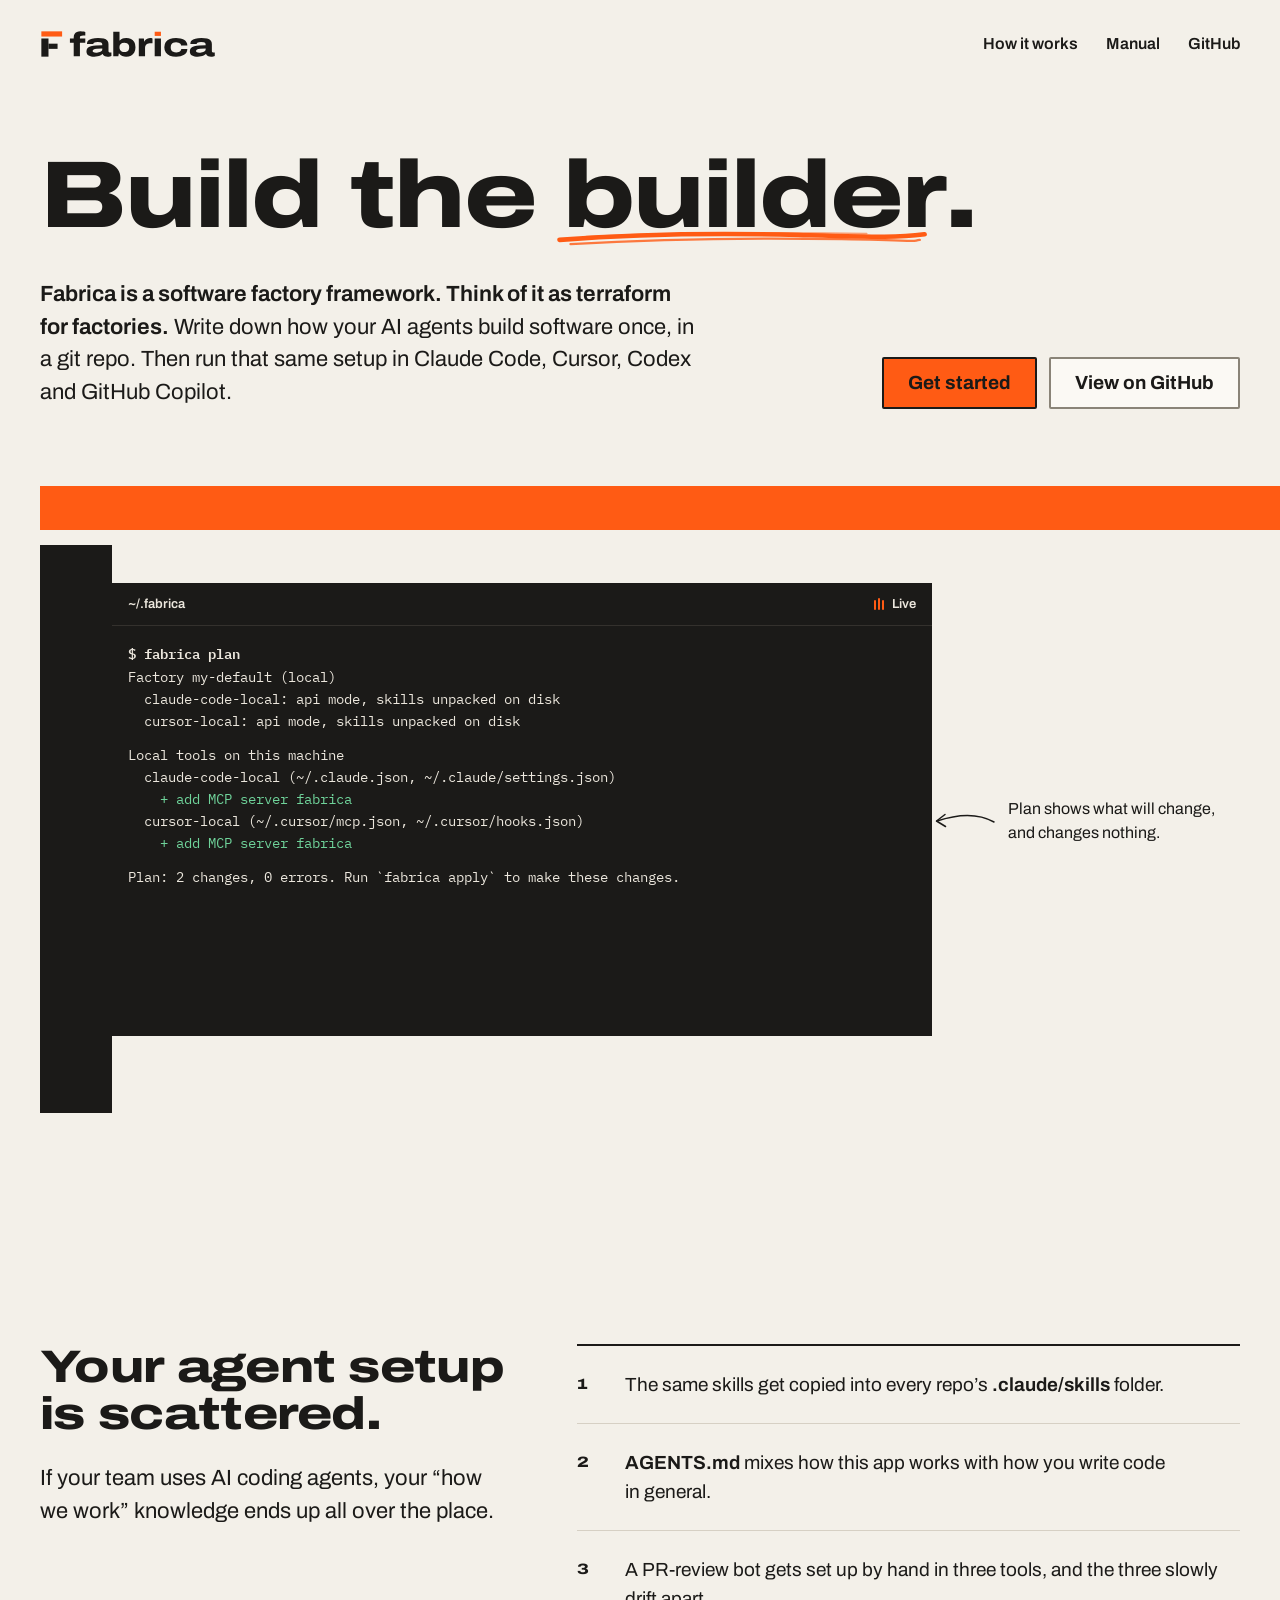
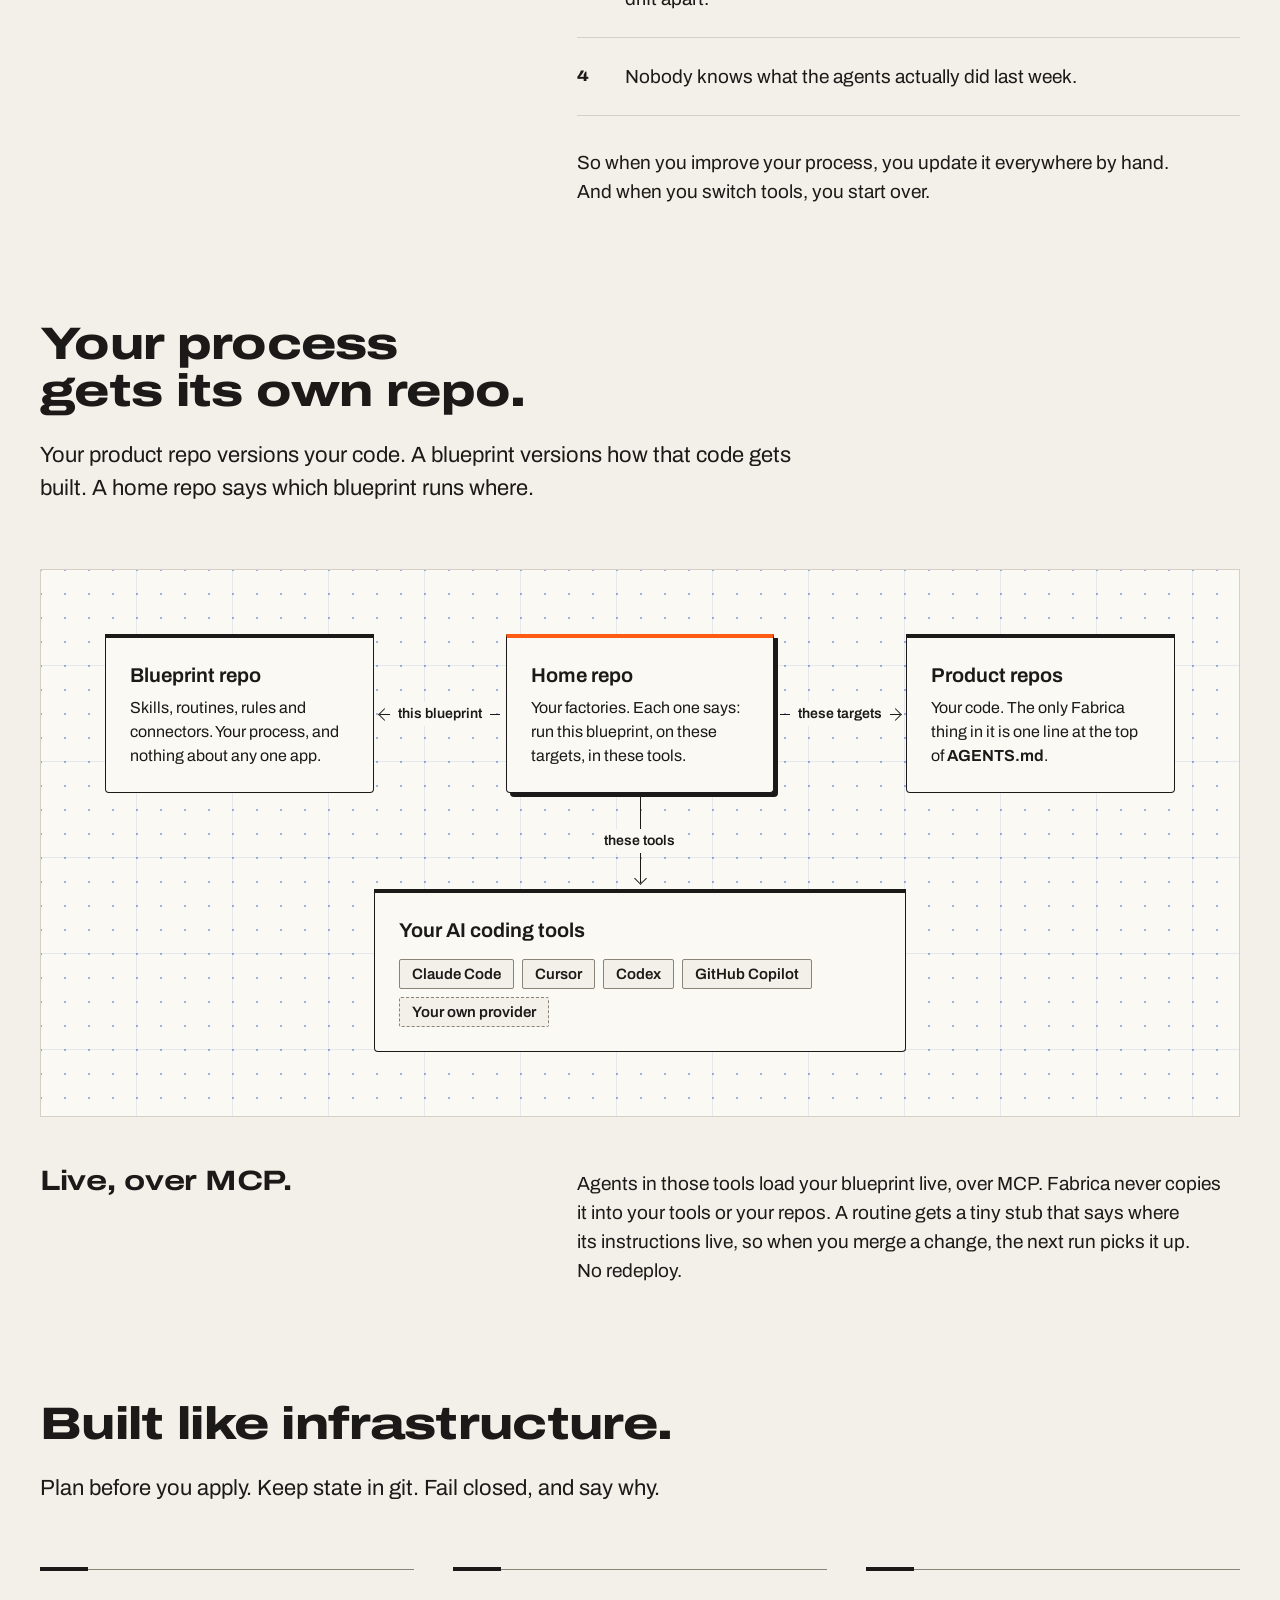
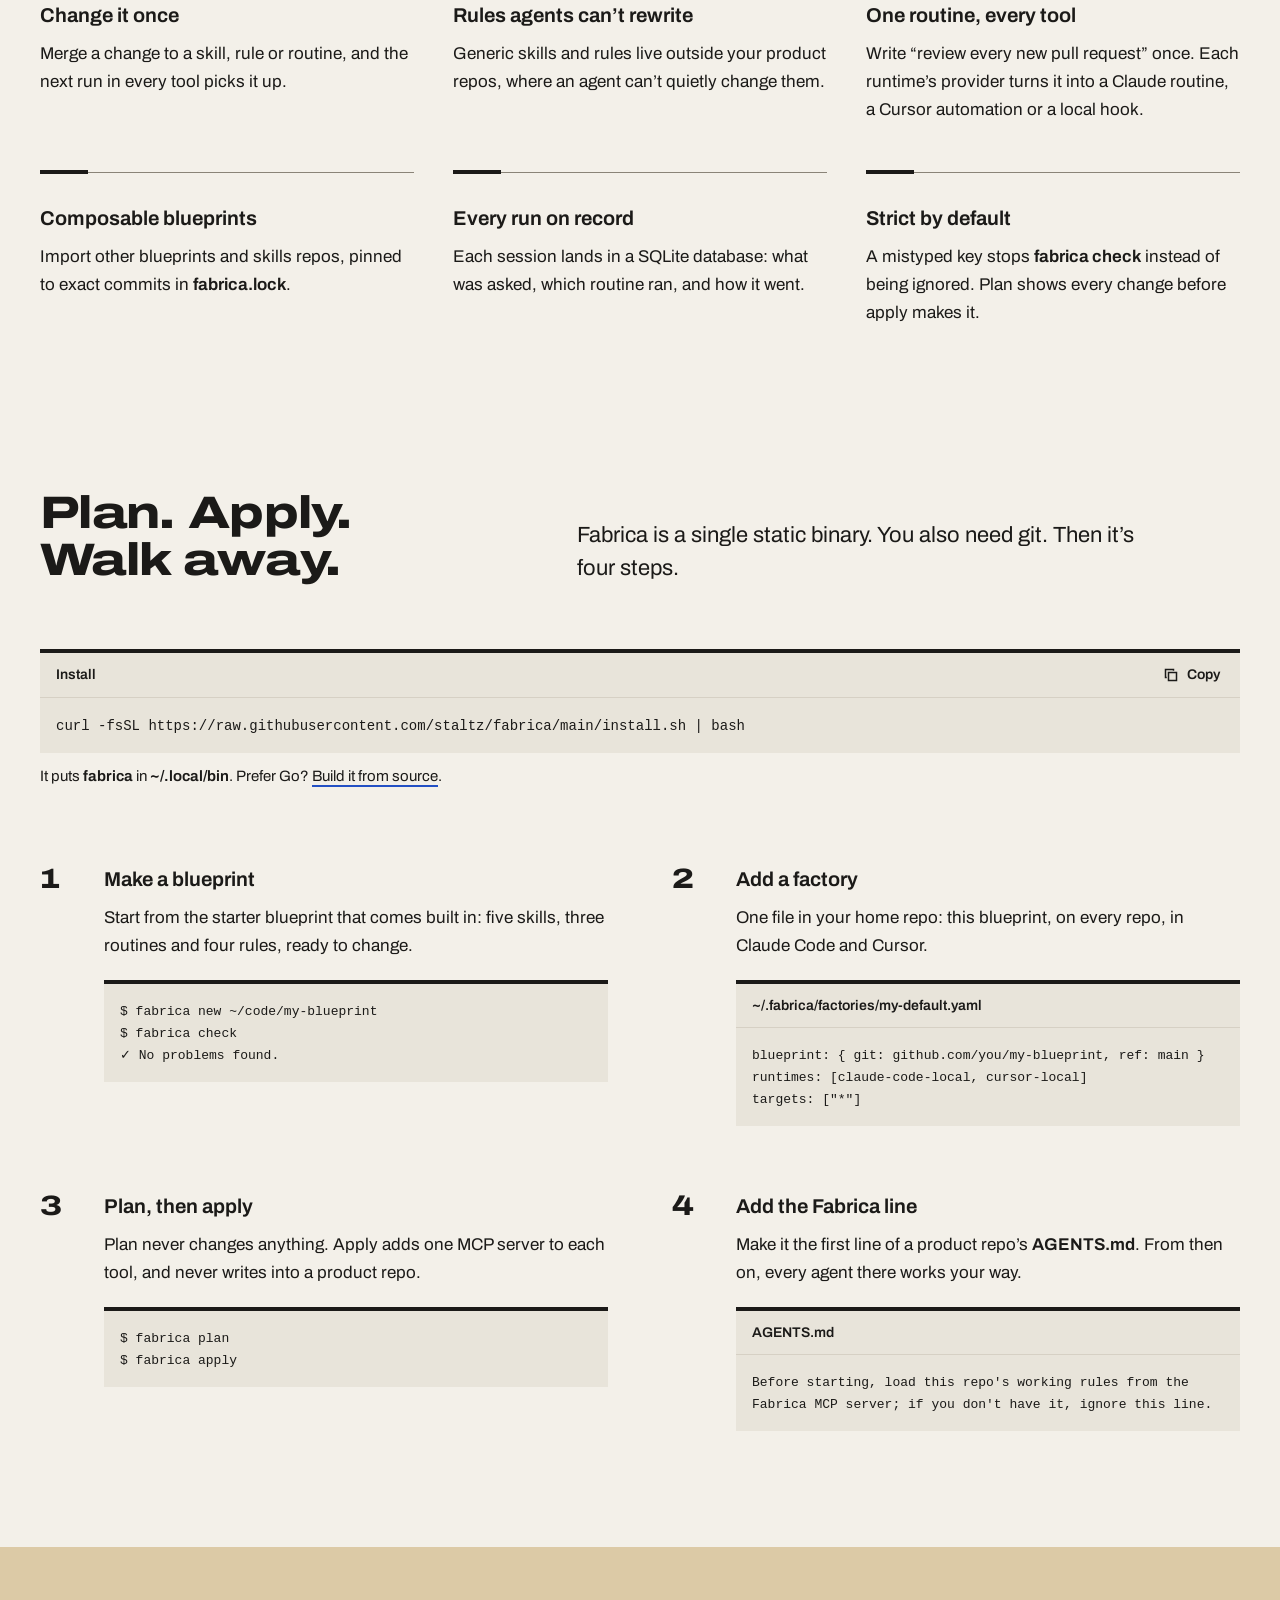
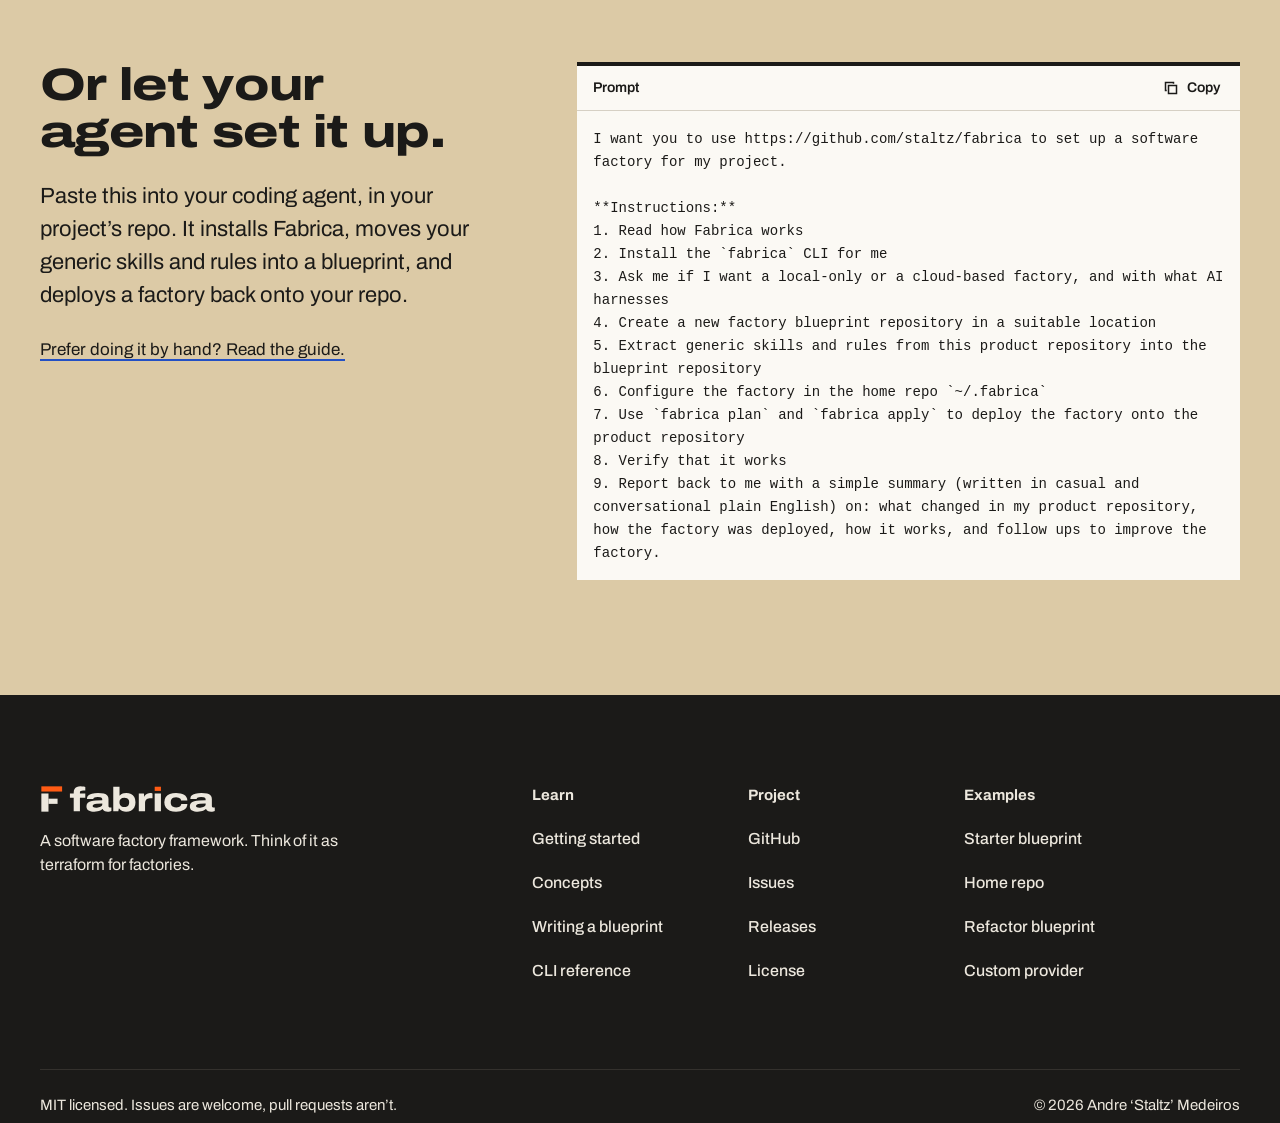
==== commit 98f9542f: "Call Fabrica a software factory framework on the landing page The hero lead, page title, description" ====
--- a/docs/index.html
+++ b/docs/index.html
@@ -3,14 +3,14 @@
 <head>
 <meta charset="utf-8">
 <meta name="viewport" content="width=device-width, initial-scale=1">
-<title>Fabrica: terraform for software factories</title>
-<meta name="description" content="Write down how your AI agents build software once, in a git repo, and run that same setup in Claude Code, Cursor, Codex and GitHub Copilot.">
+<title>Fabrica: a software factory framework</title>
+<meta name="description" content="Fabrica is a software factory framework. Think of it as terraform for factories. Write down how your AI agents build software once, in a git repo, and run it in every AI coding tool.">
 <meta name="color-scheme" content="light dark">
 <meta name="theme-color" content="#f3f0e9" media="(prefers-color-scheme: light)">
 <meta name="theme-color" content="#151413" media="(prefers-color-scheme: dark)">
 <meta property="og:type" content="website">
-<meta property="og:title" content="Fabrica: terraform for software factories">
-<meta property="og:description" content="Write down how your AI agents build software once, in a git repo, and run that same setup in every AI coding tool.">
+<meta property="og:title" content="Fabrica: a software factory framework">
+<meta property="og:description" content="Fabrica is a software factory framework. Think of it as terraform for factories. Write down how your AI agents build software once, in a git repo, and run it in every AI coding tool.">
 <link rel="icon" href="favicon.svg" type="image/svg+xml">
 <link rel="preload" href="assets/fonts/ArchivoExpanded-Variable.woff2" as="font" type="font/woff2" crossorigin>
 <link rel="preload" href="assets/fonts/Archivo-Variable.woff2" as="font" type="font/woff2" crossorigin>
@@ -48,7 +48,7 @@
       <div class="hero-copy">
         <h1 id="hero-title" class="display-xl">Build the <span class="pencil">builder<svg viewBox="0 0 240 24" preserveAspectRatio="none" aria-hidden="true"><path d="M3 14 C 50 10, 104 9, 156 10.5 S 220 12.5, 237 10" stroke-width="3.2"/><path d="M10 17 C 64 13.5, 128 12.5, 184 13.5 S 226 15.5, 234 14" stroke-width="1.6" opacity=".8"/><path d="M20 11.5 C 80 9, 140 8.5, 200 9.5" stroke-width="1" opacity=".55"/></svg></span>.</h1>
         <div class="hero-sub">
-          <p class="lead"><strong>Fabrica is terraform for software factories.</strong> Write down how your AI agents build software once, in a git repo. Then run that same setup in Claude Code, Cursor, Codex and GitHub&nbsp;Copilot.</p>
+          <p class="lead"><strong>Fabrica is a software factory framework. Think of it as terraform for factories.</strong> Write down how your AI agents build software once, in a git repo. Then run that same setup in Claude Code, Cursor, Codex and GitHub&nbsp;Copilot.</p>
           <div class="actions">
             <a class="btn btn--primary" href="#get-started">Get started</a>
             <a class="btn" href="https://github.com/staltz/fabrica">View on GitHub</a>
@@ -300,7 +300,7 @@
             <path class="accent" d="M2518 -601V-725H2703V-601Z"/>
           </g>
         </svg>
-        <p class="footer-tag">Terraform for software factories.</p>
+        <p class="footer-tag">A software factory framework. Think of it as terraform for factories.</p>
       </div>
       <nav aria-labelledby="f-learn">
         <h2 id="f-learn">Learn</h2>
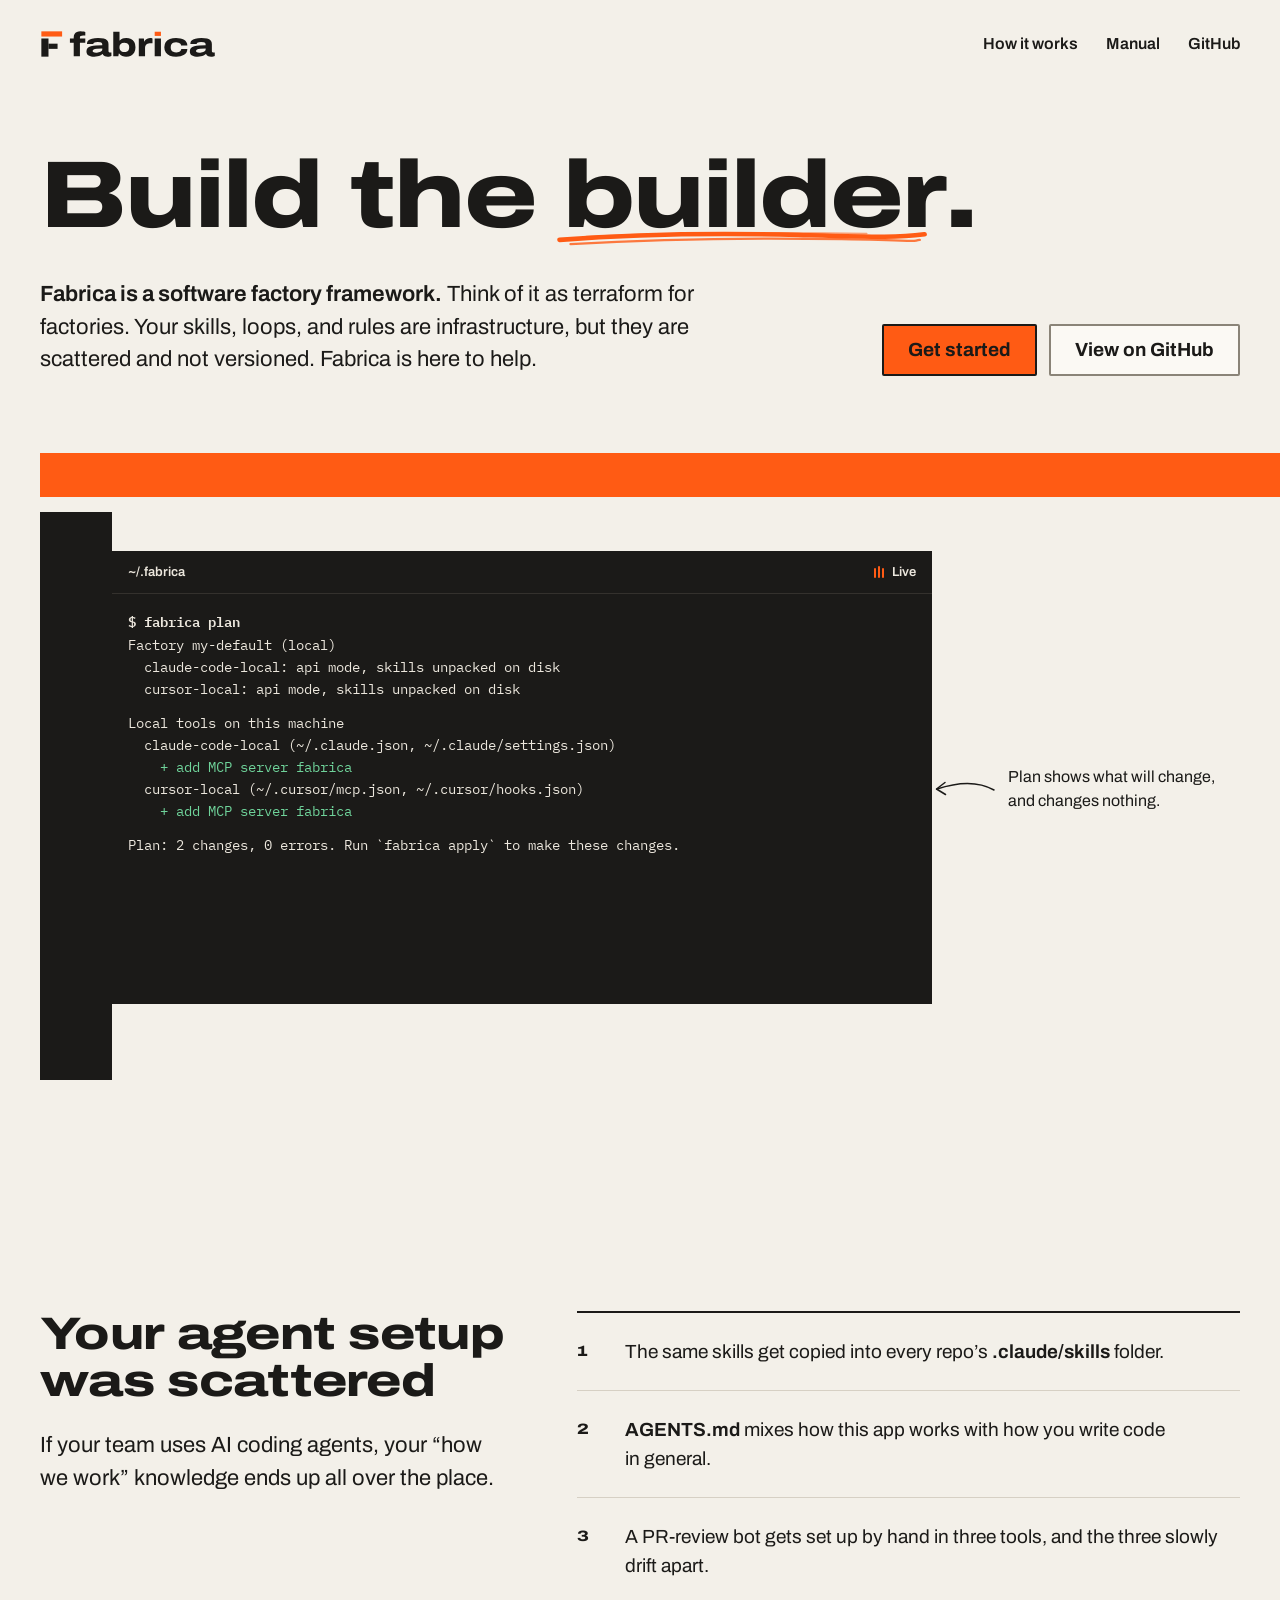
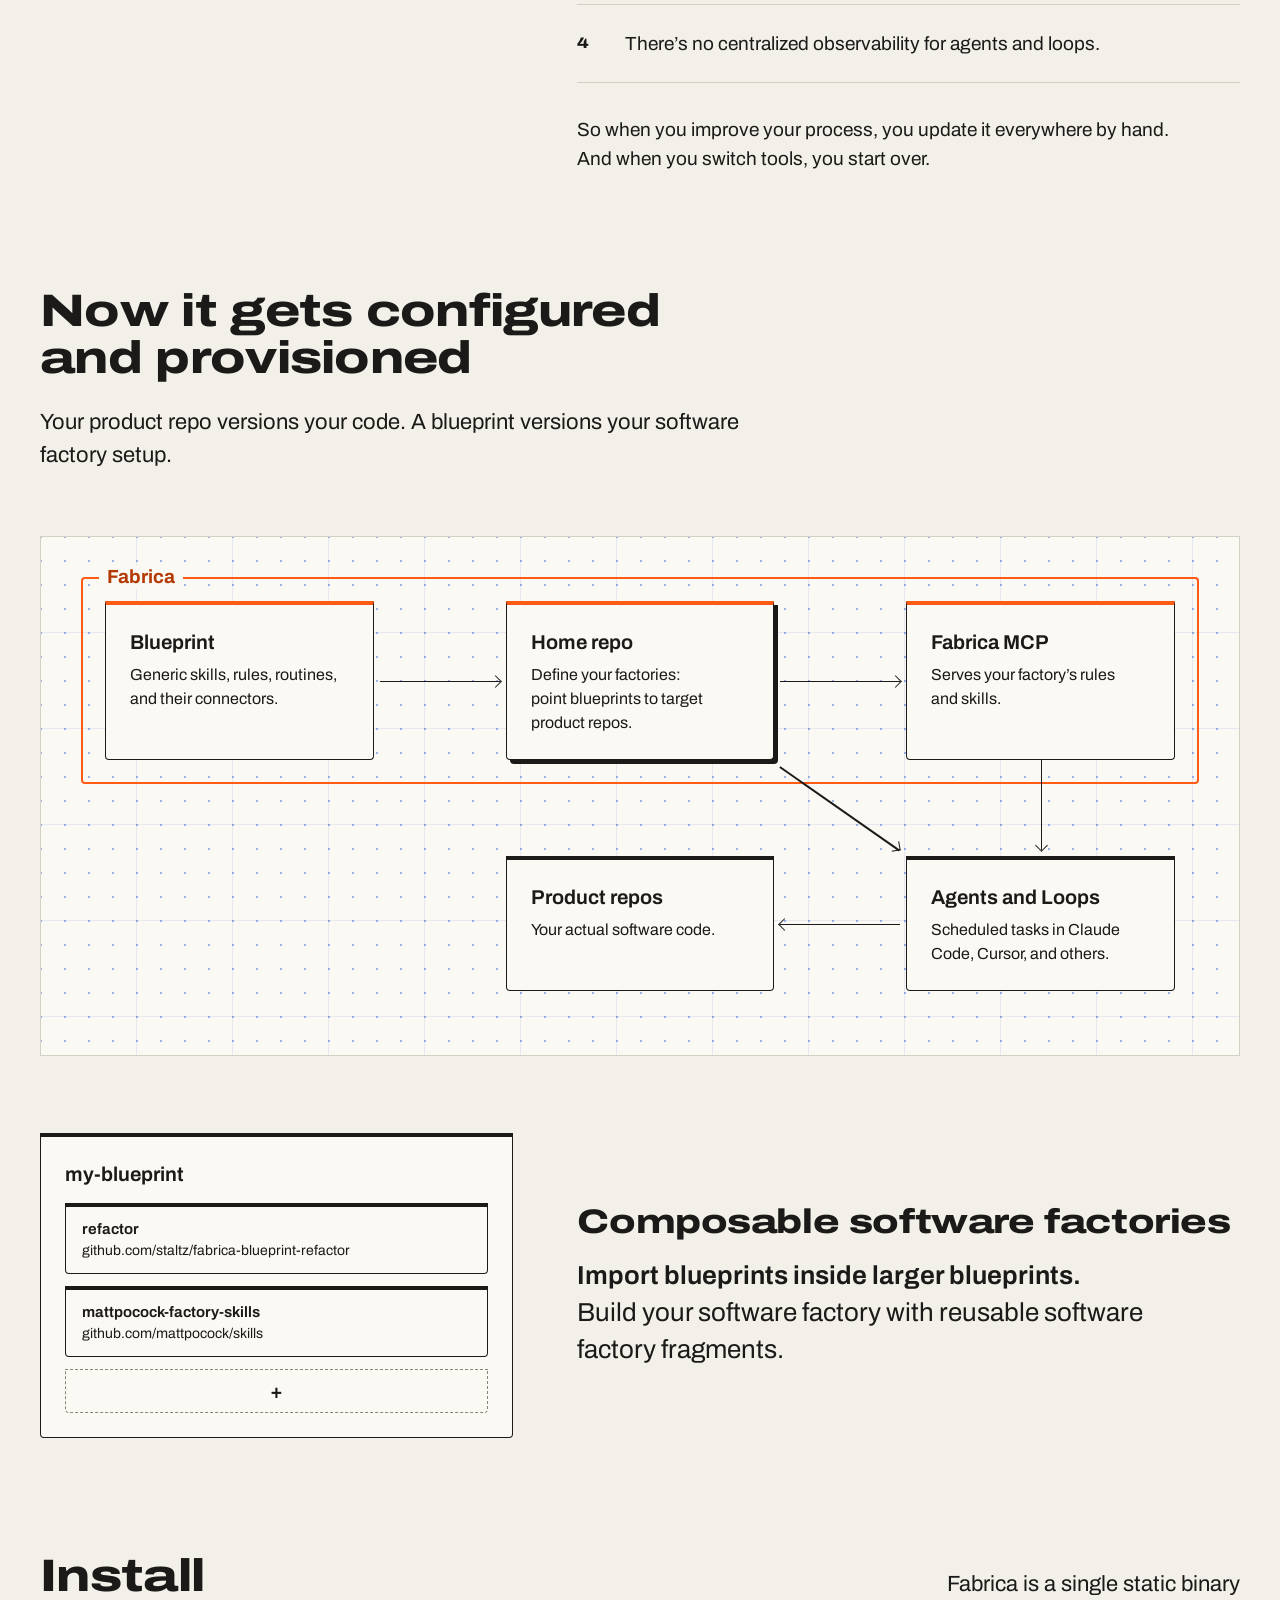
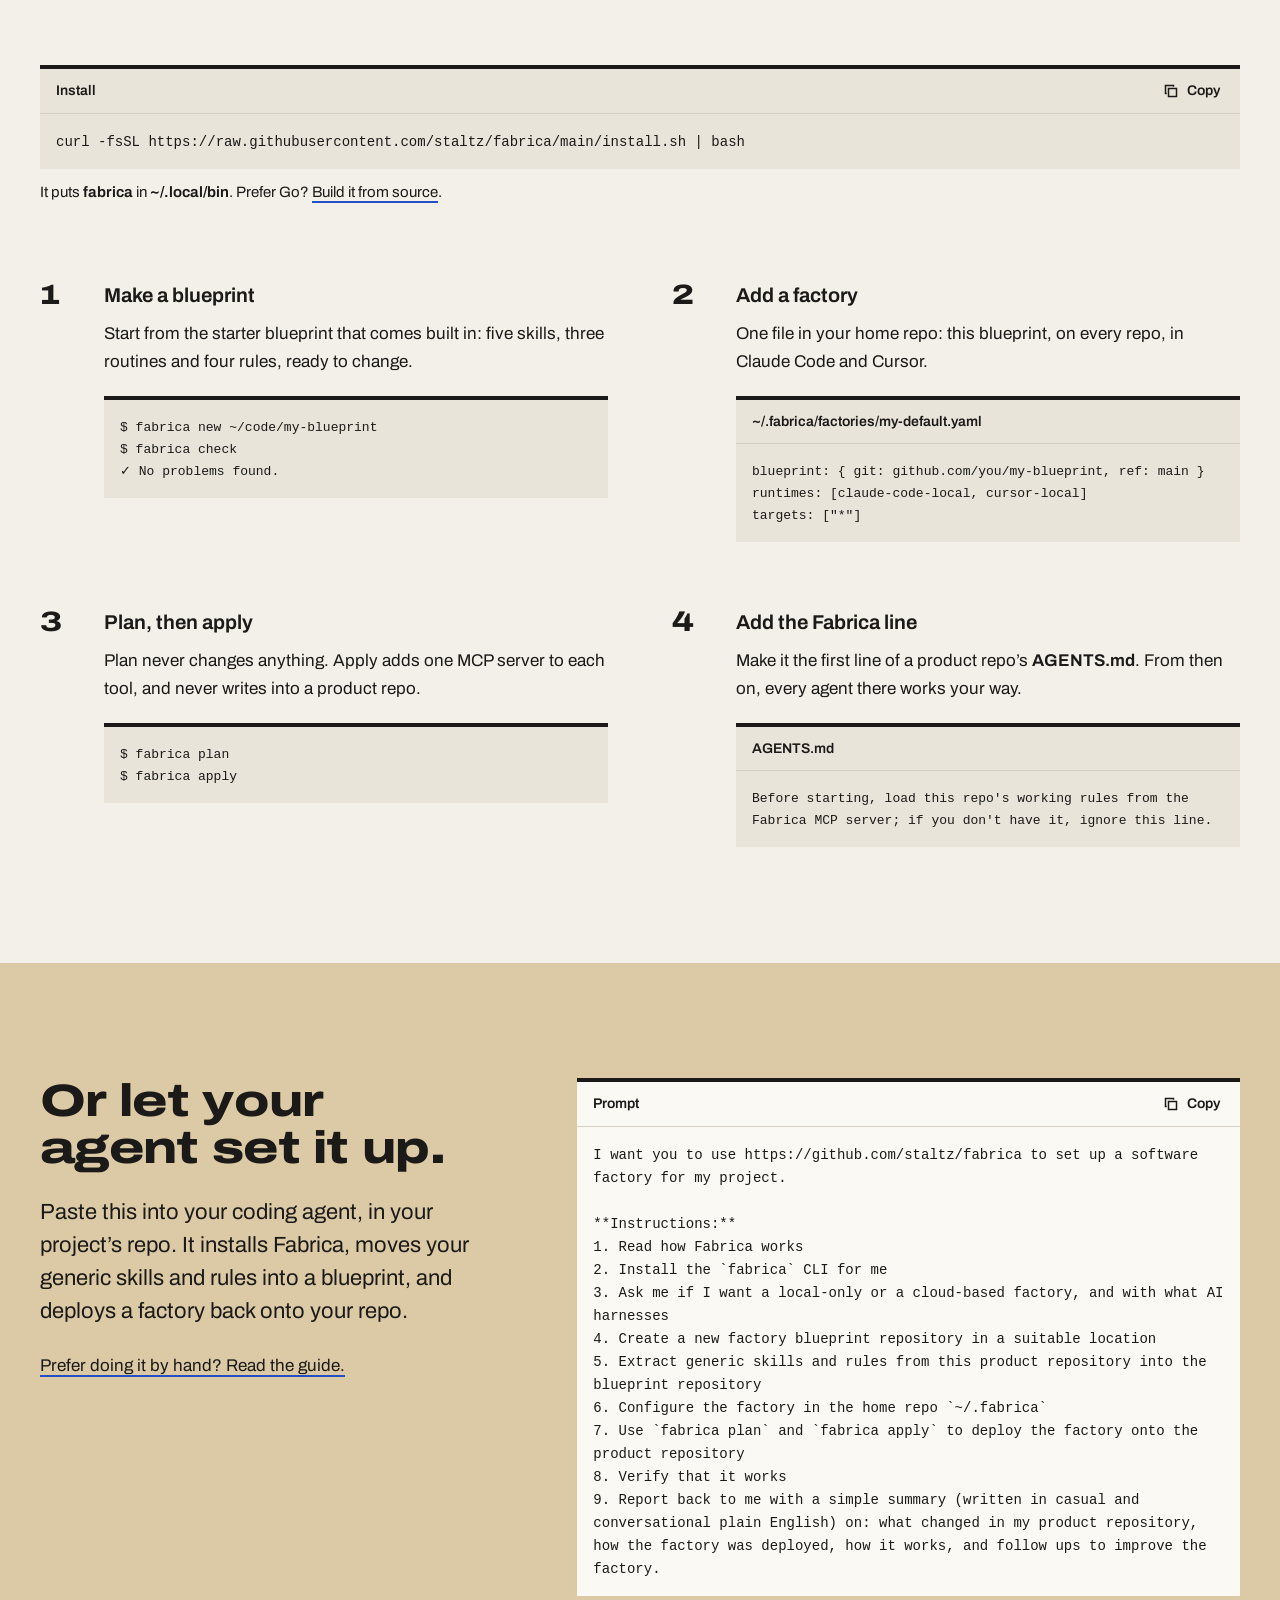
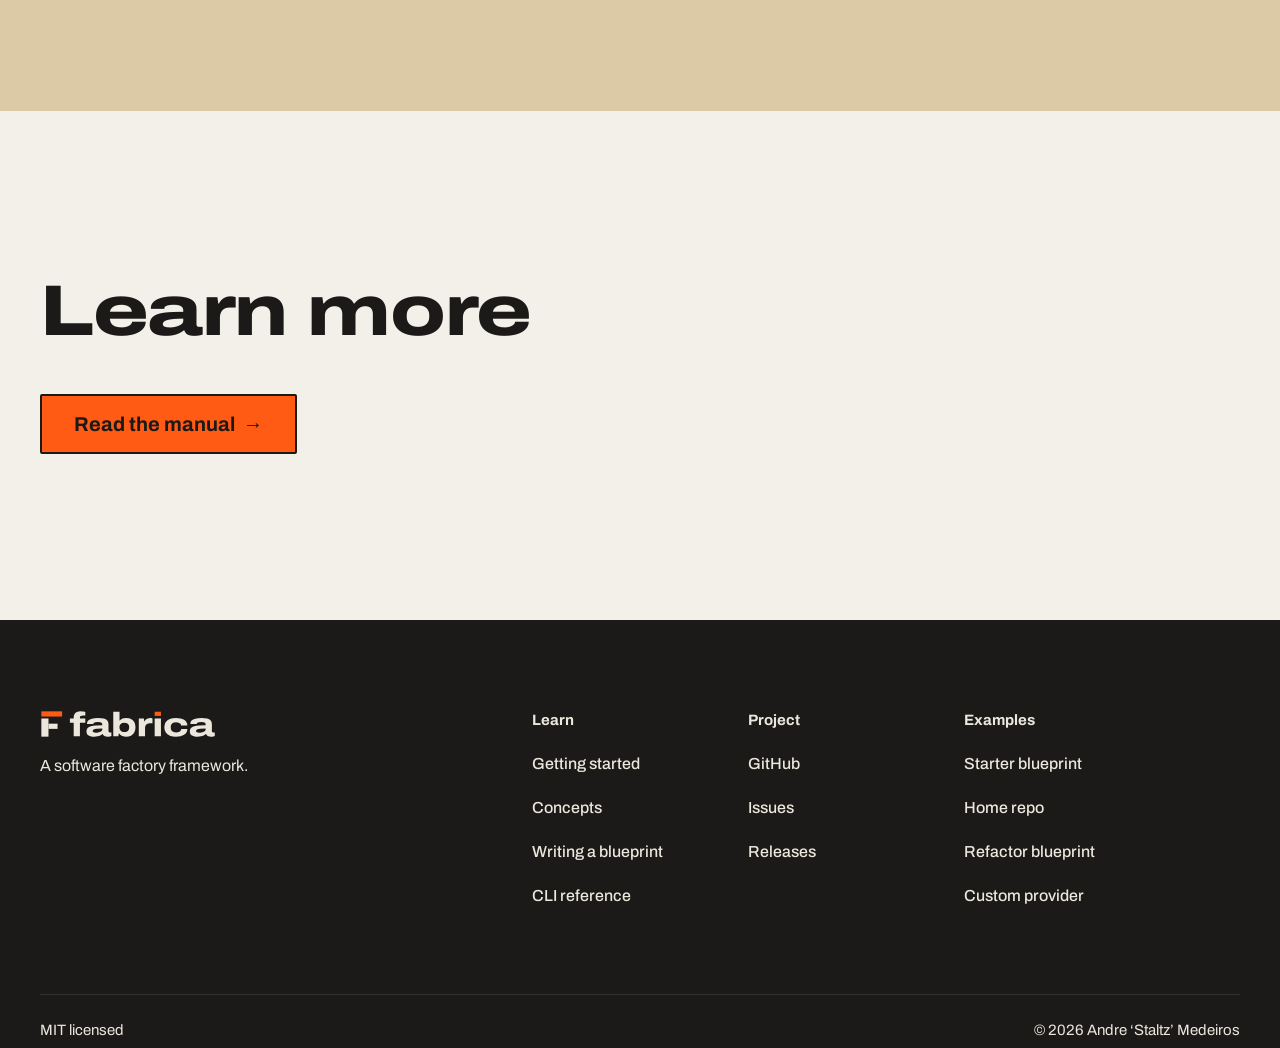
==== commit 7521d9dc: "Rework the landing page copy and the factory diagram The hero lead, section headings, install note a" ====
--- a/docs/index.html
+++ b/docs/index.html
@@ -48,7 +48,7 @@
       <div class="hero-copy">
         <h1 id="hero-title" class="display-xl">Build the <span class="pencil">builder<svg viewBox="0 0 240 24" preserveAspectRatio="none" aria-hidden="true"><path d="M3 14 C 50 10, 104 9, 156 10.5 S 220 12.5, 237 10" stroke-width="3.2"/><path d="M10 17 C 64 13.5, 128 12.5, 184 13.5 S 226 15.5, 234 14" stroke-width="1.6" opacity=".8"/><path d="M20 11.5 C 80 9, 140 8.5, 200 9.5" stroke-width="1" opacity=".55"/></svg></span>.</h1>
         <div class="hero-sub">
-          <p class="lead"><strong>Fabrica is a software factory framework. Think of it as terraform for factories.</strong> Write down how your AI agents build software once, in a git repo. Then run that same setup in Claude Code, Cursor, Codex and GitHub&nbsp;Copilot.</p>
+          <p class="lead"><strong>Fabrica is a software factory framework.</strong> Think of it as terraform for factories. Your skills, loops, and rules are infrastructure, but they are scattered and not versioned. Fabrica is here to&nbsp;help.</p>
           <div class="actions">
             <a class="btn btn--primary" href="#get-started">Get started</a>
             <a class="btn" href="https://github.com/staltz/fabrica">View on GitHub</a>
@@ -94,7 +94,7 @@
   <section class="section" aria-labelledby="problem-title">
     <div class="wrap split">
       <div class="split-head">
-        <h2 id="problem-title" class="display-l">Your agent setup is scattered.</h2>
+        <h2 id="problem-title" class="display-l">Your agent setup was scattered</h2>
         <p class="lead">If your team uses AI coding agents, your “how we work” knowledge ends up all over the place.</p>
       </div>
       <div>
@@ -102,7 +102,7 @@
           <li><span class="n" aria-hidden="true">1</span><span>The same skills get copied into every repo’s <strong>.claude/skills</strong> folder.</span></li>
           <li><span class="n" aria-hidden="true">2</span><span><strong>AGENTS.md</strong> mixes how this app works with how you write code in general.</span></li>
           <li><span class="n" aria-hidden="true">3</span><span>A PR-review bot gets set up by hand in three tools, and the three slowly drift apart.</span></li>
-          <li><span class="n" aria-hidden="true">4</span><span>Nobody knows what the agents actually did last week.</span></li>
+          <li><span class="n" aria-hidden="true">4</span><span>There’s no centralized observability for agents and loops.</span></li>
         </ul>
         <p class="after">So when you improve your process, you update it everywhere by hand. And when you switch tools, you start over.</p>
       </div>
@@ -112,84 +112,60 @@
   <section class="section" id="how-it-works" aria-labelledby="how-title">
     <div class="wrap">
       <div class="section-head">
-        <h2 id="how-title" class="display-l">Your process gets its own repo.</h2>
-        <p class="lead">Your product repo versions your code. A blueprint versions how that code gets built. A home repo says which blueprint runs where.</p>
+        <h2 id="how-title" class="display-l">Now it gets configured and provisioned</h2>
+        <p class="lead">Your product repo versions your code. A blueprint versions your software factory setup.</p>
       </div>
 
       <div class="drafting">
         <div class="factory">
+          <div class="group"><span class="group-label">Fabrica</span></div>
           <article class="node node--home">
             <h3 class="title">Home repo</h3>
-            <p>Your factories. Each one says: run this blueprint, on these targets, in these tools.</p>
+            <p>Define your factories: point blueprints to target product repos.</p>
           </article>
+          <div class="wire wire--diag" aria-hidden="true"></div>
           <div class="branch">
-            <div class="wire wire--blueprint"><span class="wire-label">this blueprint</span></div>
+            <div class="wire wire--blueprint" aria-hidden="true"></div>
             <article class="node node--blueprint">
-              <h3 class="title">Blueprint repo</h3>
-              <p>Skills, routines, rules and connectors. Your process, and nothing about any one app.</p>
+              <h3 class="title">Blueprint</h3>
+              <p>Generic skills, rules, routines, and their connectors.</p>
             </article>
           </div>
           <div class="branch">
-            <div class="wire wire--product"><span class="wire-label">these targets</span></div>
-            <article class="node node--product">
-              <h3 class="title">Product repos</h3>
-              <p>Your code. The only Fabrica thing in it is one line at the top of <strong>AGENTS.md</strong>.</p>
+            <div class="wire wire--mcp" aria-hidden="true"></div>
+            <article class="node node--mcp">
+              <h3 class="title">Fabrica MCP</h3>
+              <p>Serves your factory’s rules and skills.</p>
             </article>
+            <div class="branch">
+              <div class="wire wire--agents" aria-hidden="true"></div>
+              <article class="node node--agents">
+                <h3 class="title">Agents and Loops</h3>
+                <p>Scheduled tasks in Claude Code, Cursor, and others.</p>
+              </article>
+              <div class="branch">
+                <div class="wire wire--act" aria-hidden="true"></div>
+                <article class="node node--product">
+                  <h3 class="title">Product repos</h3>
+                  <p>Your actual software code.</p>
+                </article>
+              </div>
+            </div>
           </div>
-          <div class="branch">
-            <div class="wire wire--tools"><span class="wire-label">these tools</span></div>
-            <article class="node node--tools">
-              <h3 class="title">Your AI coding tools</h3>
-              <ul class="chips" aria-label="Supported runtimes">
-                <li class="chip">Claude Code</li>
-                <li class="chip">Cursor</li>
-                <li class="chip">Codex</li>
-                <li class="chip">GitHub Copilot</li>
-                <li class="chip chip--quiet">Your own provider</li>
-              </ul>
-            </article>
-          </div>
-        </div>
-      </div>
-
-      <div class="caption">
-        <h3 class="heading">Live, over MCP.</h3>
-        <p>Agents in those tools load your blueprint live, over MCP. Fabrica never copies it into your tools or your repos. A routine gets a tiny stub that says where its instructions live, so when you merge a change, the next run picks it up. No redeploy.</p>
-      </div>
-    </div>
-  </section>
-
-  <section class="section" aria-labelledby="principles-title">
-    <div class="wrap">
-      <div class="section-head">
-        <h2 id="principles-title" class="display-l">Built like infrastructure.</h2>
-        <p class="lead">Plan before you apply. Keep state in git. Fail closed, and say why.</p>
-      </div>
-      <div class="grid3">
-        <article class="principle">
-          <h3 class="title">Change it once</h3>
-          <p>Merge a change to a skill, rule or routine, and the next run in every tool picks it up.</p>
-        </article>
-        <article class="principle">
-          <h3 class="title">Rules agents can’t rewrite</h3>
-          <p>Generic skills and rules live outside your product repos, where an agent can’t quietly change them.</p>
-        </article>
-        <article class="principle">
-          <h3 class="title">One routine, every tool</h3>
-          <p>Write “review every new pull request” once. Each runtime’s provider turns it into a Claude routine, a Cursor automation or a local hook.</p>
-        </article>
-        <article class="principle">
-          <h3 class="title">Composable blueprints</h3>
-          <p>Import other blueprints and skills repos, pinned to exact commits in <strong>fabrica.lock</strong>.</p>
-        </article>
-        <article class="principle">
-          <h3 class="title">Every run on record</h3>
-          <p>Each session lands in a SQLite database: what was asked, which routine ran, and how it went.</p>
-        </article>
-        <article class="principle">
-          <h3 class="title">Strict by default</h3>
-          <p>A mistyped key stops <strong>fabrica check</strong> instead of being ignored. Plan shows every change before apply makes it.</p>
-        </article>
+        </div>
+      </div>
+
+      <div class="compose">
+        <div class="nest nest--outer" aria-hidden="true">
+          <span class="nest-name">my-blueprint</span>
+          <div class="nest"><span class="nest-name">refactor</span><span class="nest-from">github.com/staltz/fabrica-blueprint-refactor</span></div>
+          <div class="nest"><span class="nest-name">mattpocock-factory-skills</span><span class="nest-from">github.com/mattpocock/skills</span></div>
+          <div class="nest nest--add">+</div>
+        </div>
+        <div class="compose-text">
+          <h3 class="compose-title">Composable software factories</h3>
+          <p class="compose-copy"><strong>Import blueprints inside larger blueprints.</strong> Build your software factory with reusable software factory fragments.</p>
+        </div>
       </div>
     </div>
   </section>
@@ -197,8 +173,8 @@
   <section class="section" id="get-started" aria-labelledby="start-title">
     <div class="wrap">
       <div class="section-head section-head--split">
-        <h2 id="start-title" class="display-l">Plan. Apply. Walk away.</h2>
-        <p class="lead">Fabrica is a single static binary. You also need git. Then it’s four steps.</p>
+        <h2 id="start-title" class="display-l">Install</h2>
+        <p class="lead">Fabrica is a single static binary</p>
       </div>
       <div class="install">
         <figure class="code code--install">
@@ -285,6 +261,13 @@
     </div>
   </section>
 
+  <section class="cta" aria-labelledby="cta-title">
+    <div class="wrap cta-inner">
+      <h2 id="cta-title" class="cta-title">Learn more</h2>
+      <a class="btn btn--primary btn--lg" href="https://github.com/staltz/fabrica/blob/main/manual/getting-started.md">Read the manual <span class="arrow" aria-hidden="true">→</span></a>
+    </div>
+  </section>
+
 </main>
 
 <footer class="site-footer">
@@ -300,7 +283,7 @@
             <path class="accent" d="M2518 -601V-725H2703V-601Z"/>
           </g>
         </svg>
-        <p class="footer-tag">A software factory framework. Think of it as terraform for factories.</p>
+        <p class="footer-tag">A software factory framework.</p>
       </div>
       <nav aria-labelledby="f-learn">
         <h2 id="f-learn">Learn</h2>
@@ -316,9 +299,7 @@
         <ul>
           <li><a href="https://github.com/staltz/fabrica">GitHub</a></li>
           <li><a href="https://github.com/staltz/fabrica/issues">Issues</a></li>
-          <li><a href="https://github.com/staltz/fabrica/releases">Releases</a></li>
-          <li><a href="https://github.com/staltz/fabrica/blob/main/LICENSE">License</a></li>
-        </ul>
+          <li><a href="https://github.com/staltz/fabrica/releases">Releases</a></li>        </ul>
       </nav>
       <nav aria-labelledby="f-examples">
         <h2 id="f-examples">Examples</h2>
@@ -331,7 +312,7 @@
       </nav>
     </div>
     <div class="footer-base">
-      <p>MIT licensed. Issues are welcome, pull requests aren’t.</p>
+      <p>MIT licensed</p>
       <p>© 2026 Andre ‘Staltz’ Medeiros</p>
     </div>
   </div>
--- a/docs/assets/site.css
+++ b/docs/assets/site.css
@@ -38,6 +38,7 @@
   --rule-strong: #8a8478;
   --hivis: #ff5b14;
   --on-hivis: #1b1a18;
+  --hivis-ink: #b33a05;
   --blueprint: #2350c4;
   --sand: #dccaa6;
   --term: #1b1a18;
@@ -86,6 +87,7 @@
     --hairline: #34312d;
     --rule-strong: #77716a;
     --blueprint: #86a8ff;
+    --hivis-ink: #ff8448;
     --sand: #4d4231;
     --term: #0b0a09;
     --shadow-slab: 4px 4px 0 #57534c;
@@ -359,12 +361,30 @@
   border: var(--stroke-hair) solid var(--hairline);
 }
 .factory {
+  --gap-col: 132px;
+  --gap-row: 96px;
   display: grid;
-  grid-template-columns: minmax(0, 1fr) 132px minmax(0, 1fr) 132px minmax(0, 1fr);
-  grid-template-rows: auto 96px auto;
+  grid-template-columns: minmax(0, 1fr) var(--gap-col) minmax(0, 1fr) var(--gap-col) minmax(0, 1fr);
+  grid-template-rows: auto var(--gap-row) auto;
   align-items: stretch;
 }
 .factory .branch { display: contents; }
+/* The parts Fabrica itself provides, framed together on the top row */
+.group {
+  position: relative;
+  grid-column: 1 / -1; grid-row: 1;
+  margin: calc(-1 * var(--space-6));
+  border: var(--stroke-firm) solid var(--hivis);
+  border-radius: var(--radius-2);
+  pointer-events: none;
+}
+.group-label {
+  position: absolute; left: var(--space-4); top: -14px;
+  padding: 0 var(--space-2);
+  background: var(--paper-raised);
+  color: var(--hivis-ink);
+  font-size: 19px; line-height: 24px; font-weight: 700;
+}
 .node {
   position: relative;
   display: grid; align-content: start; gap: var(--space-2);
@@ -376,63 +396,94 @@
 }
 .node p { font-size: 16px; line-height: 24px; text-wrap: pretty; }
 .node--home { grid-column: 3; grid-row: 1; border-top-color: var(--hivis); box-shadow: var(--shadow-slab); }
-.node--blueprint { grid-column: 1; grid-row: 1; }
-.node--product { grid-column: 5; grid-row: 1; }
-.node--tools { grid-column: 2 / 5; grid-row: 3; justify-self: center; width: min(100%, 640px); }
-.chips { display: flex; flex-wrap: wrap; gap: var(--space-2); margin: var(--space-2) 0 0; padding: 0; list-style: none; }
-.chip {
-  font-size: 15px; line-height: 20px; font-weight: 600;
-  padding: var(--space-1) var(--space-3);
-  border: var(--stroke-hair) solid var(--rule-strong);
-  border-radius: var(--radius-1);
-  background: var(--paper);
-}
-.chip--quiet { border-style: dashed; }
-
-.wire { position: relative; display: flex; align-items: center; justify-content: center; }
-.wire .wire-label {
-  position: relative; z-index: 1;
-  padding: 2px var(--space-2);
-  font-size: 14px; line-height: 20px; font-weight: 600;
-  background: var(--paper-raised);
-  white-space: nowrap;
-}
+.node--blueprint { grid-column: 1; grid-row: 1; border-top-color: var(--hivis); }
+.node--mcp { grid-column: 5; grid-row: 1; border-top-color: var(--hivis); }
+.node--product { grid-column: 3; grid-row: 3; }
+.node--agents { grid-column: 5; grid-row: 3; }
+
+.wire { position: relative; }
 .wire::before { content: ""; position: absolute; background: var(--graphite); }
 .wire::after {
   content: ""; position: absolute; width: 9px; height: 9px;
   border-top: var(--stroke-pencil) solid var(--graphite);
   border-right: var(--stroke-pencil) solid var(--graphite);
 }
+/* Horizontal wires point right, except the one from the agents, which points left into the product repos */
 .wire--blueprint { grid-column: 2; grid-row: 1; }
-.wire--product { grid-column: 4; grid-row: 1; }
-.wire--blueprint::before, .wire--product::before { left: 6px; right: 6px; top: 50%; height: var(--stroke-pencil); }
-.wire--blueprint::after { left: 6px; top: calc(50% - 4px); transform: rotate(-135deg); }
-.wire--product::after { right: 6px; top: calc(50% - 4px); transform: rotate(45deg); }
-.wire--tools { grid-column: 3; grid-row: 2; }
-.wire--tools::before { top: 0; bottom: 6px; left: 50%; width: var(--stroke-pencil); }
-.wire--tools::after { bottom: 6px; left: calc(50% - 3.75px); transform: rotate(135deg); }
-
-.caption { margin-top: clamp(var(--space-8), 4vw, var(--space-12)); display: grid; grid-template-columns: minmax(0, 5fr) minmax(0, 7fr); gap: var(--space-4) clamp(var(--space-8), 5vw, 80px); align-items: baseline; }
-.caption p { font-size: 19px; line-height: 29px; max-width: 34em; text-wrap: pretty; }
-.heading { font-family: var(--font-display); font-size: 28px; line-height: 32px; font-weight: 700; letter-spacing: -0.01em; }
-
-/* Principles: a ruled grid */
-.grid3 {
+.wire--mcp { grid-column: 4; grid-row: 1; }
+.wire--act { grid-column: 4; grid-row: 3; }
+.wire--blueprint::before, .wire--mcp::before, .wire--act::before { left: 6px; right: 6px; top: 50%; height: var(--stroke-pencil); }
+.wire--blueprint::after, .wire--mcp::after { right: 6px; top: calc(50% - 4px); transform: rotate(45deg); }
+.wire--act::after { left: 6px; top: calc(50% - 4px); transform: rotate(-135deg); }
+/* The vertical wire points down */
+.wire--agents { grid-column: 5; grid-row: 2; }
+.wire--agents::before { top: 0; bottom: 6px; left: 50%; width: var(--stroke-pencil); }
+.wire--agents::after { bottom: 6px; left: calc(50% - 3.75px); transform: rotate(135deg); }
+/* The diagonal runs corner to corner across the gap, from the home repo down to the agents */
+.wire--diag {
+  --dx: calc(var(--gap-col) - 12px);
+  --dy: calc(var(--gap-row) - 12px);
+  --angle: atan2(var(--dy), var(--dx));
+  grid-column: 4; grid-row: 2;
+}
+.wire--diag::before {
+  left: 6px; top: 6px;
+  width: hypot(var(--dx), var(--dy)); height: var(--stroke-pencil);
+  transform-origin: 0 50%;
+  transform: rotate(var(--angle));
+}
+.wire--diag::after {
+  left: calc(6px + var(--dx) - 6.4px * cos(var(--angle)) - 4.5px);
+  top: calc(6px + var(--dy) - 6.4px * sin(var(--angle)) - 4.5px);
+  transform: rotate(calc(45deg + var(--angle)));
+}
+
+/* Composable blueprints: blueprints nested inside a blueprint */
+.compose {
   display: grid;
-  grid-template-columns: repeat(3, minmax(0, 1fr));
-  column-gap: clamp(var(--space-6), 3vw, var(--space-12));
-}
-.principle {
-  position: relative;
-  display: grid; align-content: start; gap: var(--space-3);
-  padding: var(--space-8) 0 var(--space-12);
-  border-top: var(--stroke-hair) solid var(--rule-strong);
-}
-.principle::before {
-  content: ""; position: absolute; left: 0; top: -2.5px;
-  width: 48px; height: var(--stroke-beam); background: var(--graphite);
-}
-.principle p { text-wrap: pretty; }
+  grid-template-columns: minmax(0, 5fr) minmax(0, 7fr);
+  gap: clamp(var(--space-8), 5vw, 80px);
+  align-items: center;
+  margin-top: clamp(var(--space-12), 6vw, 88px);
+}
+.nest {
+  display: grid; gap: 2px;
+  padding: var(--space-3) var(--space-4);
+  background: var(--paper-raised);
+  border: var(--stroke-pencil) solid var(--graphite);
+  border-top: var(--stroke-beam) solid var(--graphite);
+  border-radius: 0 0 var(--radius-2) var(--radius-2);
+}
+.nest-name { font-size: 15px; line-height: 20px; font-weight: 650; overflow-wrap: anywhere; }
+.nest-from { font-size: 14px; line-height: 20px; overflow-wrap: anywhere; }
+.nest--outer {
+  gap: var(--space-3);
+  padding: var(--space-6);
+}
+.nest--outer > .nest-name { font-size: 20px; line-height: 26px; margin-bottom: var(--space-1); }
+.nest--add {
+  place-items: center;
+  min-height: 44px; padding: 0;
+  background: transparent;
+  border: var(--stroke-pencil) dashed var(--rule-strong);
+  font-size: 20px; line-height: 20px; font-weight: 700;
+}
+.compose-text { display: grid; gap: var(--space-4); }
+.compose-title {
+  font-family: var(--font-display);
+  font-weight: 800;
+  font-size: clamp(26px, 1.1vw + 20px, 36px);
+  line-height: 1.08;
+  letter-spacing: -0.012em;
+  text-wrap: balance;
+}
+.compose-copy {
+  font-size: clamp(21px, .7vw + 17px, 28px);
+  line-height: 1.42;
+  max-width: 24em;
+  text-wrap: pretty;
+}
+.compose-copy strong { font-weight: 650; }
 
 /* Get started */
 .section-head--split {
@@ -440,6 +491,9 @@
   grid-template-columns: minmax(0, 5fr) minmax(0, 7fr);
   gap: var(--space-6) clamp(var(--space-8), 5vw, 80px);
   align-items: end;
+}
+@media (min-width: 961px) {
+  .section-head--split .lead { justify-self: end; text-align: right; }
 }
 .install { display: grid; gap: var(--space-3); margin-bottom: clamp(var(--space-12), 6vw, 88px); }
 .code--install pre { font-size: 15px; line-height: 24px; padding: var(--space-6) var(--space-4); }
@@ -513,6 +567,20 @@
 .prompt-grid .code { background: var(--paper-raised); border-top-color: var(--graphite); }
 .prompt-head { display: grid; gap: var(--space-6); }
 
+/* The closing call to action: one big line, one button */
+.cta { padding-block: clamp(var(--space-24), 13vw, 192px); }
+.cta-inner { display: grid; justify-items: start; gap: clamp(var(--space-8), 4vw, var(--space-12)); }
+.cta-title {
+  font-family: var(--font-display);
+  font-weight: 800;
+  font-size: clamp(44px, 5.6vw, 84px);
+  line-height: .95;
+  letter-spacing: -0.02em;
+  max-width: 11em;
+  text-wrap: balance;
+}
+.btn--lg { min-height: 60px; padding: 0 var(--space-8); font-size: 20px; }
+
 /* ---------- Footer ---------- */
 .site-footer {
   --blueprint: #86a8ff;
@@ -546,19 +614,17 @@
 
 /* ---------- Responsive ---------- */
 @media (max-width: 1080px) {
-  .factory { grid-template-columns: minmax(0, 1fr) 96px minmax(0, 1fr) 96px minmax(0, 1fr); }
-  .wire .wire-label { white-space: normal; text-align: center; }
+  .factory { --gap-col: 96px; }
 }
 
 @media (max-width: 960px) {
-  .hero-sub, .split, .prompt-grid, .caption, .section-head--split, .steps { grid-template-columns: minmax(0, 1fr); }
+  .hero-sub, .split, .prompt-grid, .section-head--split, .steps, .compose { grid-template-columns: minmax(0, 1fr); }
   .hero-sub .actions { justify-content: flex-start; }
   .split-head { position: static; }
-  .grid3 { grid-template-columns: repeat(2, minmax(0, 1fr)); }
   .footer-grid { grid-template-columns: repeat(2, minmax(0, 1fr)); }
   .footer-brand { grid-column: 1 / -1; }
 
-  /* The factory becomes a tree: home, then three branches */
+  /* The factory becomes a tree: home, its blueprint and MCP server, the agents the server serves, and the product repos they work on */
   .factory { display: grid; grid-template-columns: minmax(0, 1fr); grid-template-rows: none; }
   .factory .branch {
     display: grid; gap: var(--space-3);
@@ -569,19 +635,20 @@
   }
   .factory .branch:last-child { border-left-color: transparent; }
   .factory .branch:last-child::before {
-    content: ""; position: absolute; left: calc(-1 * var(--stroke-pencil)); top: 0; height: calc(var(--space-8) + 28px);
+    content: ""; position: absolute; left: calc(-1 * var(--stroke-pencil)); top: 0; height: calc(var(--space-8) + 11px);
     width: var(--stroke-pencil); background: var(--graphite);
   }
-  .node--home, .node--blueprint, .node--product, .node--tools { grid-column: auto; grid-row: auto; width: auto; justify-self: stretch; }
-  .wire { grid-column: auto; grid-row: auto; justify-content: flex-start; }
-  .wire .wire-label { padding: 0; background: transparent; white-space: nowrap; }
-  .wire--blueprint::before, .wire--product::before, .wire--tools::before {
+  .factory .node { grid-column: auto; grid-row: auto; }
+  .factory .wire { grid-column: auto; grid-row: auto; min-height: 20px; }
+  .factory .wire::before {
     left: calc(-1 * var(--space-8)); right: auto; top: 50%; bottom: auto; width: calc(var(--space-8) - var(--space-2)); height: var(--stroke-pencil);
   }
-  .wire--blueprint::after, .wire--product::after, .wire--tools::after {
+  .factory .wire::after {
     left: calc(-1 * var(--space-2) - 10px); right: auto; top: calc(50% - 4px); bottom: auto; transform: rotate(45deg);
   }
-  .wire { padding-top: 0; }
+  /* The blueprint feeds the home repo, so its arrow points back at the trunk */
+  .factory .wire--blueprint::after { left: calc(-1 * var(--space-8)); transform: rotate(-135deg); }
+  .factory .wire--diag, .factory .group { display: none; }
 }
 
 @media (max-width: 640px) {
@@ -595,14 +662,13 @@
   .term-body { font-size: 12.5px; line-height: 20px; padding: var(--space-3) var(--space-4) var(--space-4) var(--space-3); }
   .term-body .l { min-height: 20px; white-space: pre-wrap; padding-left: 2ch; text-indent: -2ch; }
   .code--install pre { font-size: 13px; line-height: 20px; white-space: pre-wrap; padding: var(--space-4); }
-  .grid3 { grid-template-columns: minmax(0, 1fr); }
-  .principle { padding-bottom: var(--space-8); }
-  .ruled li, .after, .caption p { font-size: 17px; line-height: 27px; }
+  .ruled li, .after { font-size: 17px; line-height: 27px; }
   .ruled li { grid-template-columns: 32px minmax(0, 1fr); padding: var(--space-4) 0; }
   .step { grid-template-columns: 32px minmax(0, 1fr); column-gap: var(--space-3); }
   .step::before { font-size: 22px; line-height: 30px; }
   .factory .branch { margin-left: var(--space-4); padding-left: var(--space-6); }
-  .wire--blueprint::before, .wire--product::before, .wire--tools::before { left: calc(-1 * var(--space-6)); width: calc(var(--space-6) - var(--space-2)); }
+  .factory .wire::before { left: calc(-1 * var(--space-6)); width: calc(var(--space-6) - var(--space-2)); }
+  .factory .wire--blueprint::after { left: calc(-1 * var(--space-6)); }
   .footer-grid { grid-template-columns: minmax(0, 1fr) minmax(0, 1fr); }
   .actions .btn { flex: 1 1 auto; }
 }
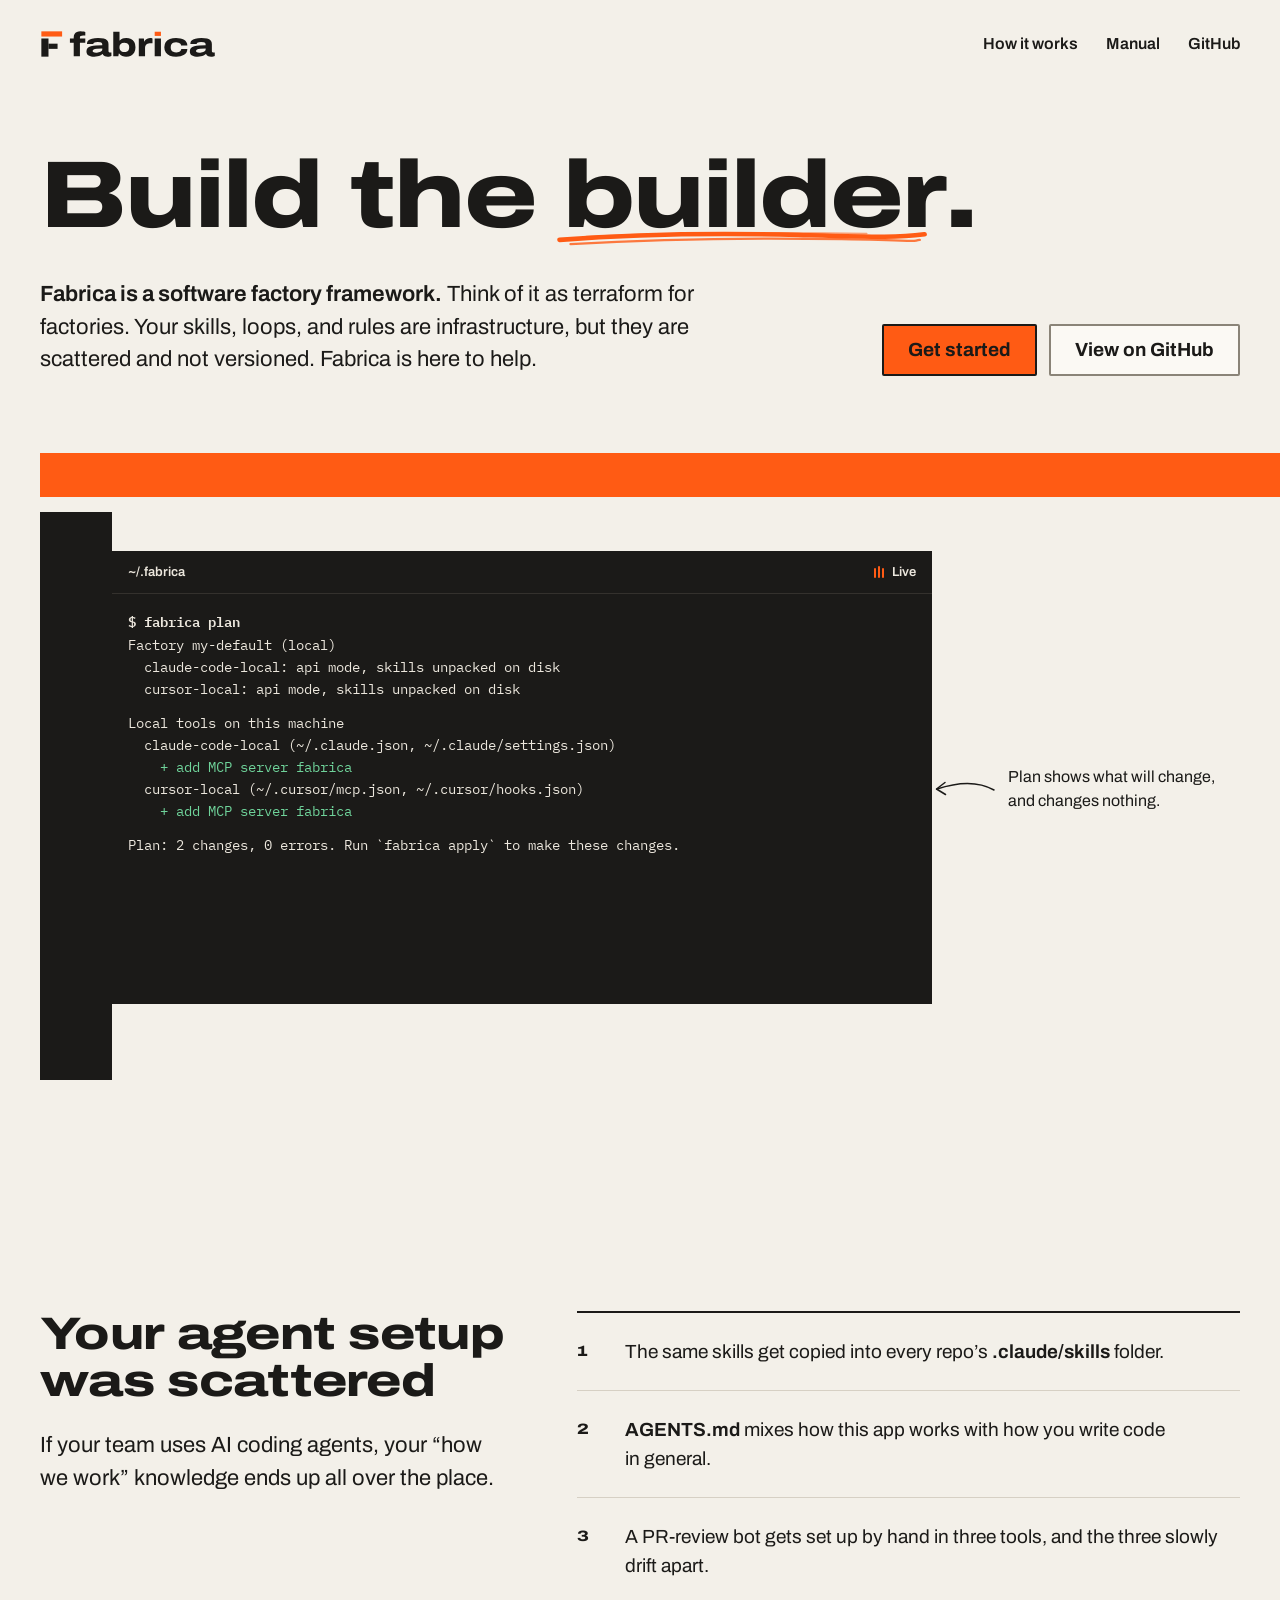
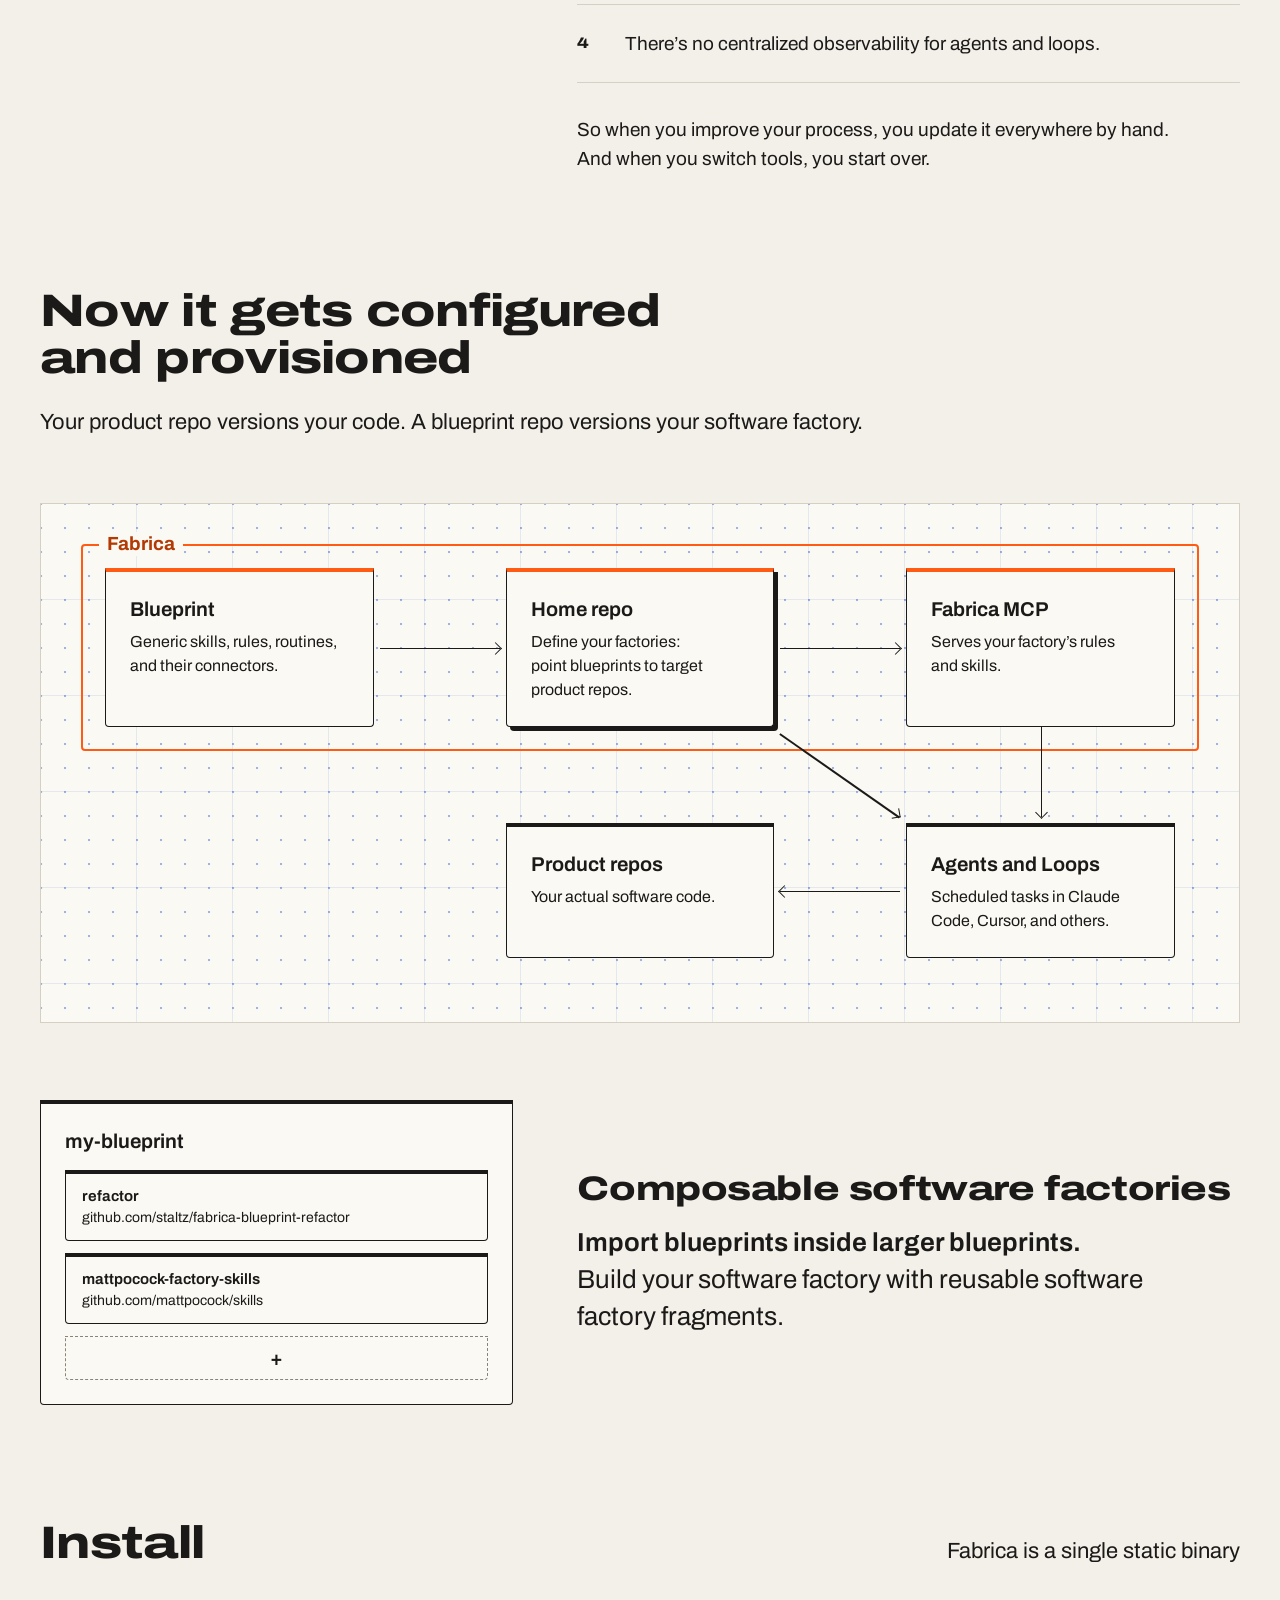
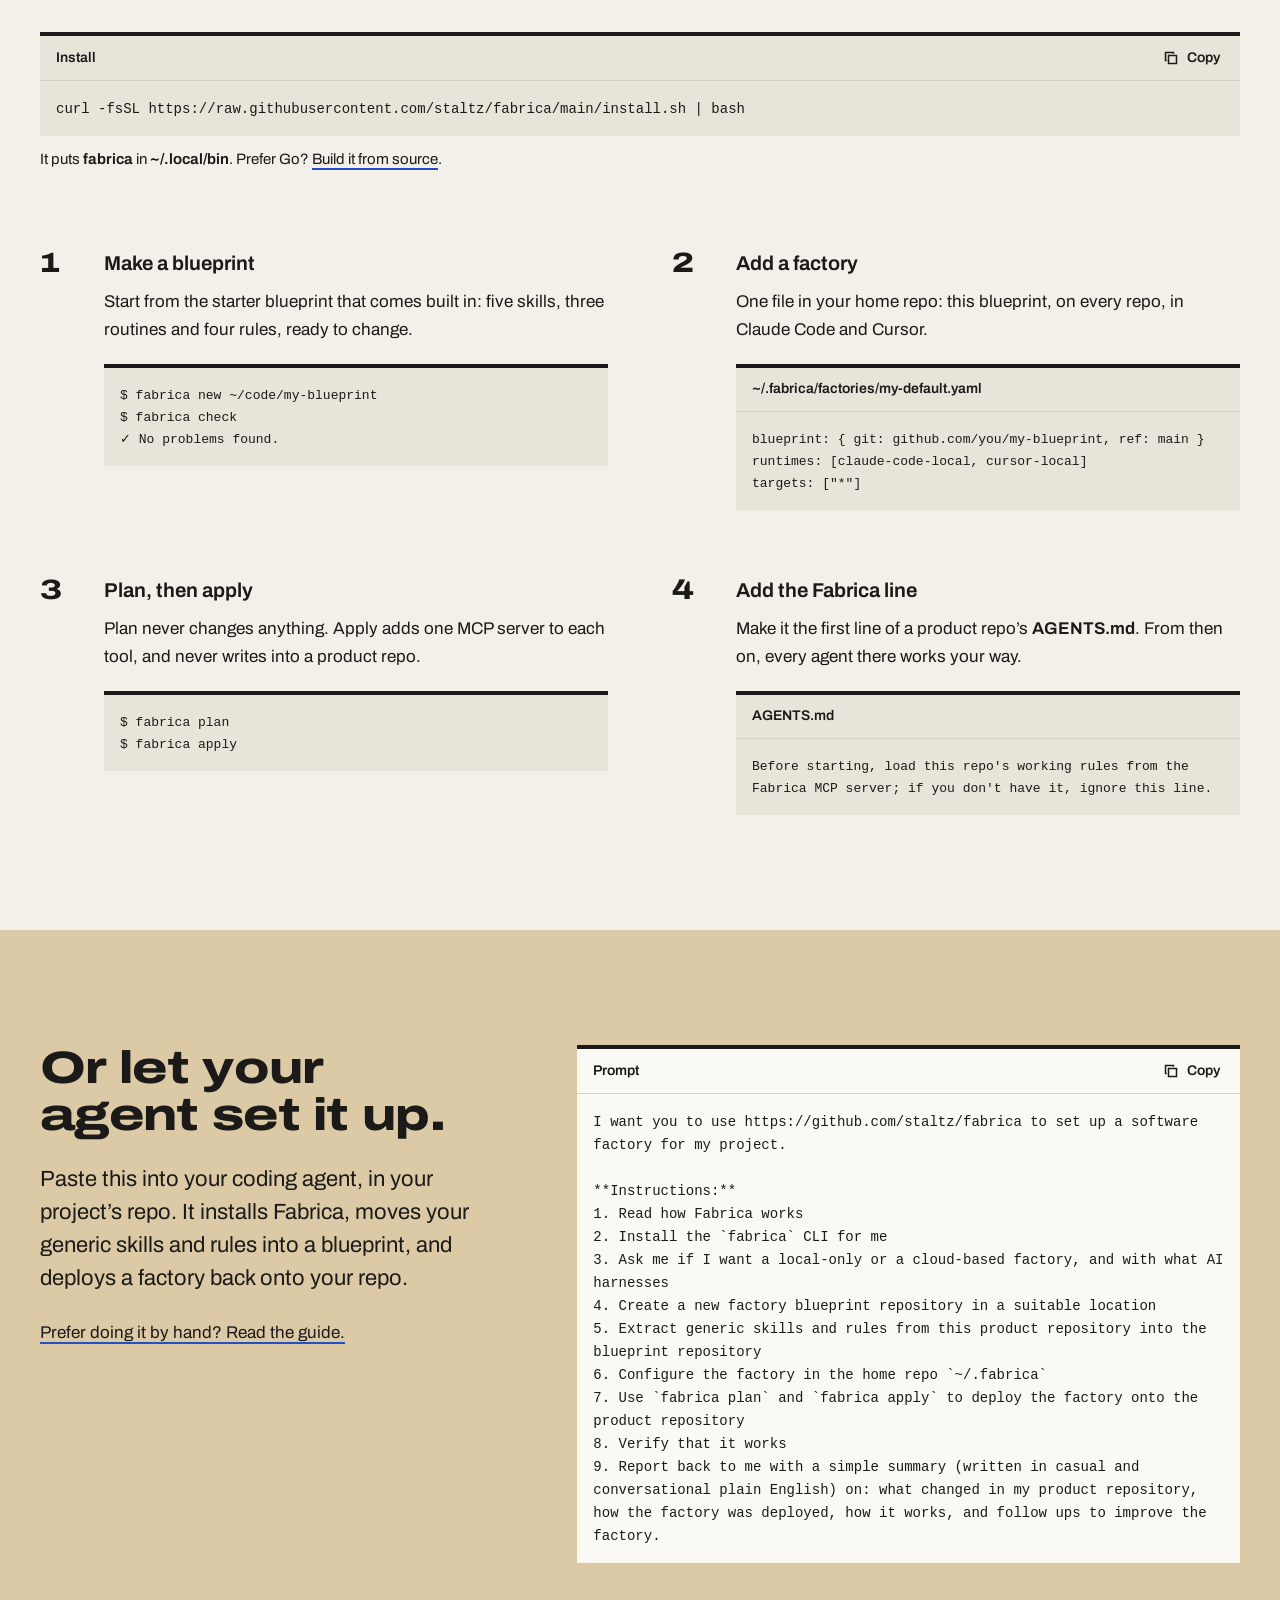
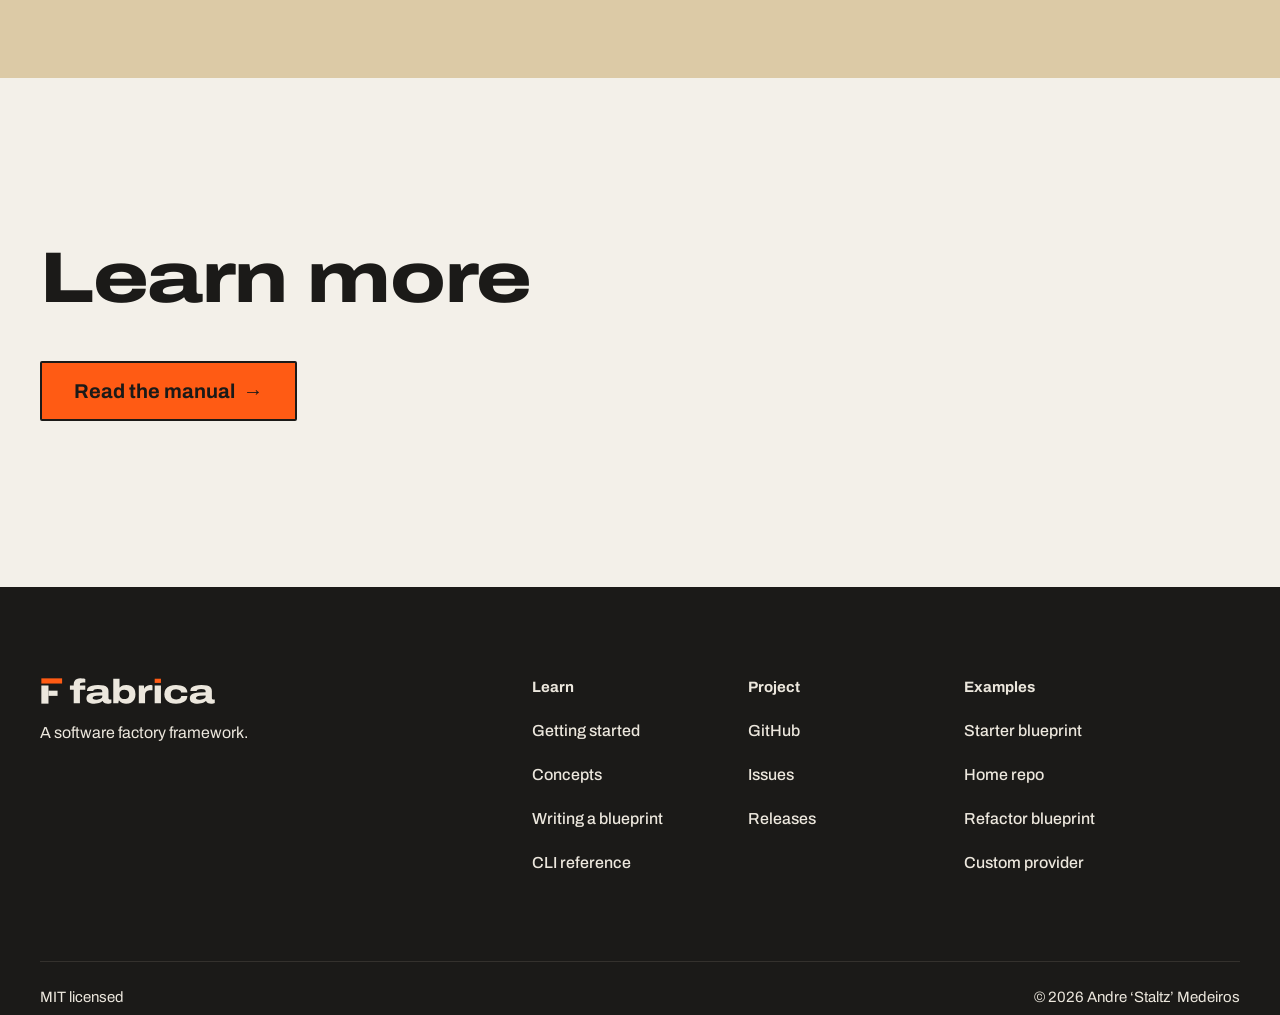
==== commit 89e3d6f5: "Put the how-it-works lead on one line It now says a blueprint repo versions your software factory, a" ====
--- a/docs/index.html
+++ b/docs/index.html
@@ -111,9 +111,9 @@
 
   <section class="section" id="how-it-works" aria-labelledby="how-title">
     <div class="wrap">
-      <div class="section-head">
+      <div class="section-head section-head--wide">
         <h2 id="how-title" class="display-l">Now it gets configured and provisioned</h2>
-        <p class="lead">Your product repo versions your code. A blueprint versions your software factory setup.</p>
+        <p class="lead">Your product repo versions your code. A blueprint repo versions your software factory.</p>
       </div>
 
       <div class="drafting">
--- a/docs/assets/site.css
+++ b/docs/assets/site.css
@@ -327,6 +327,10 @@
 .section + .section { padding-top: 0; }
 .section-head { display: grid; gap: var(--space-6); max-width: 760px; margin-bottom: clamp(var(--space-12), 5vw, 72px); }
 .section-head .lead { max-width: 36em; }
+/* A lead that runs the full width, so it stays on one line where it fits */
+.section-head--wide { max-width: none; }
+.section-head--wide h2 { max-width: 760px; }
+.section-head--wide .lead { max-width: none; }
 
 /* Problem: two columns, a ruled list */
 .split {
@@ -335,7 +339,7 @@
   gap: clamp(var(--space-8), 5vw, 80px);
   align-items: start;
 }
-.split-head { display: grid; gap: var(--space-6); position: sticky; top: var(--space-8); }
+.split-head { display: grid; gap: var(--space-6); }
 .ruled { list-style: none; margin: 0; padding: 0; border-top: var(--stroke-firm) solid var(--graphite); }
 .ruled li {
   display: grid; grid-template-columns: 40px minmax(0, 1fr); gap: var(--space-2);
@@ -620,7 +624,6 @@
 @media (max-width: 960px) {
   .hero-sub, .split, .prompt-grid, .section-head--split, .steps, .compose { grid-template-columns: minmax(0, 1fr); }
   .hero-sub .actions { justify-content: flex-start; }
-  .split-head { position: static; }
   .footer-grid { grid-template-columns: repeat(2, minmax(0, 1fr)); }
   .footer-brand { grid-column: 1 / -1; }
 
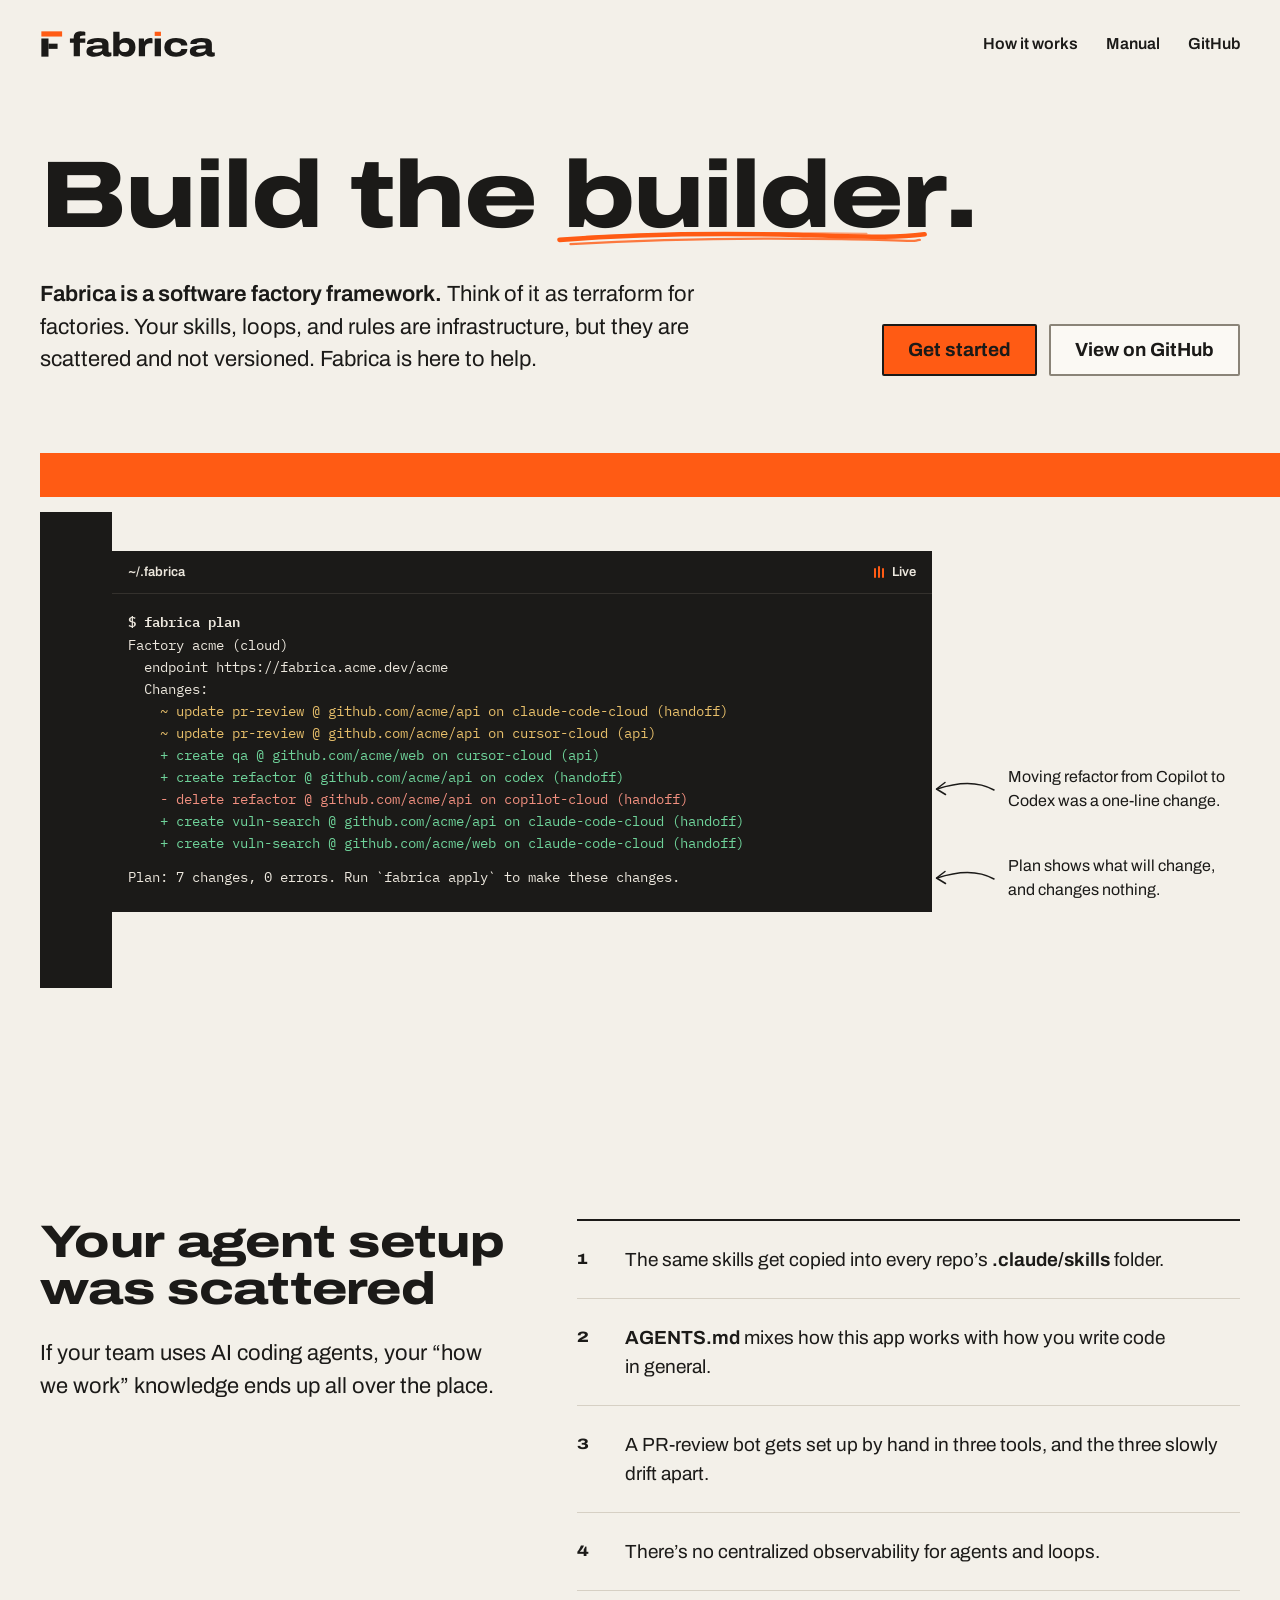
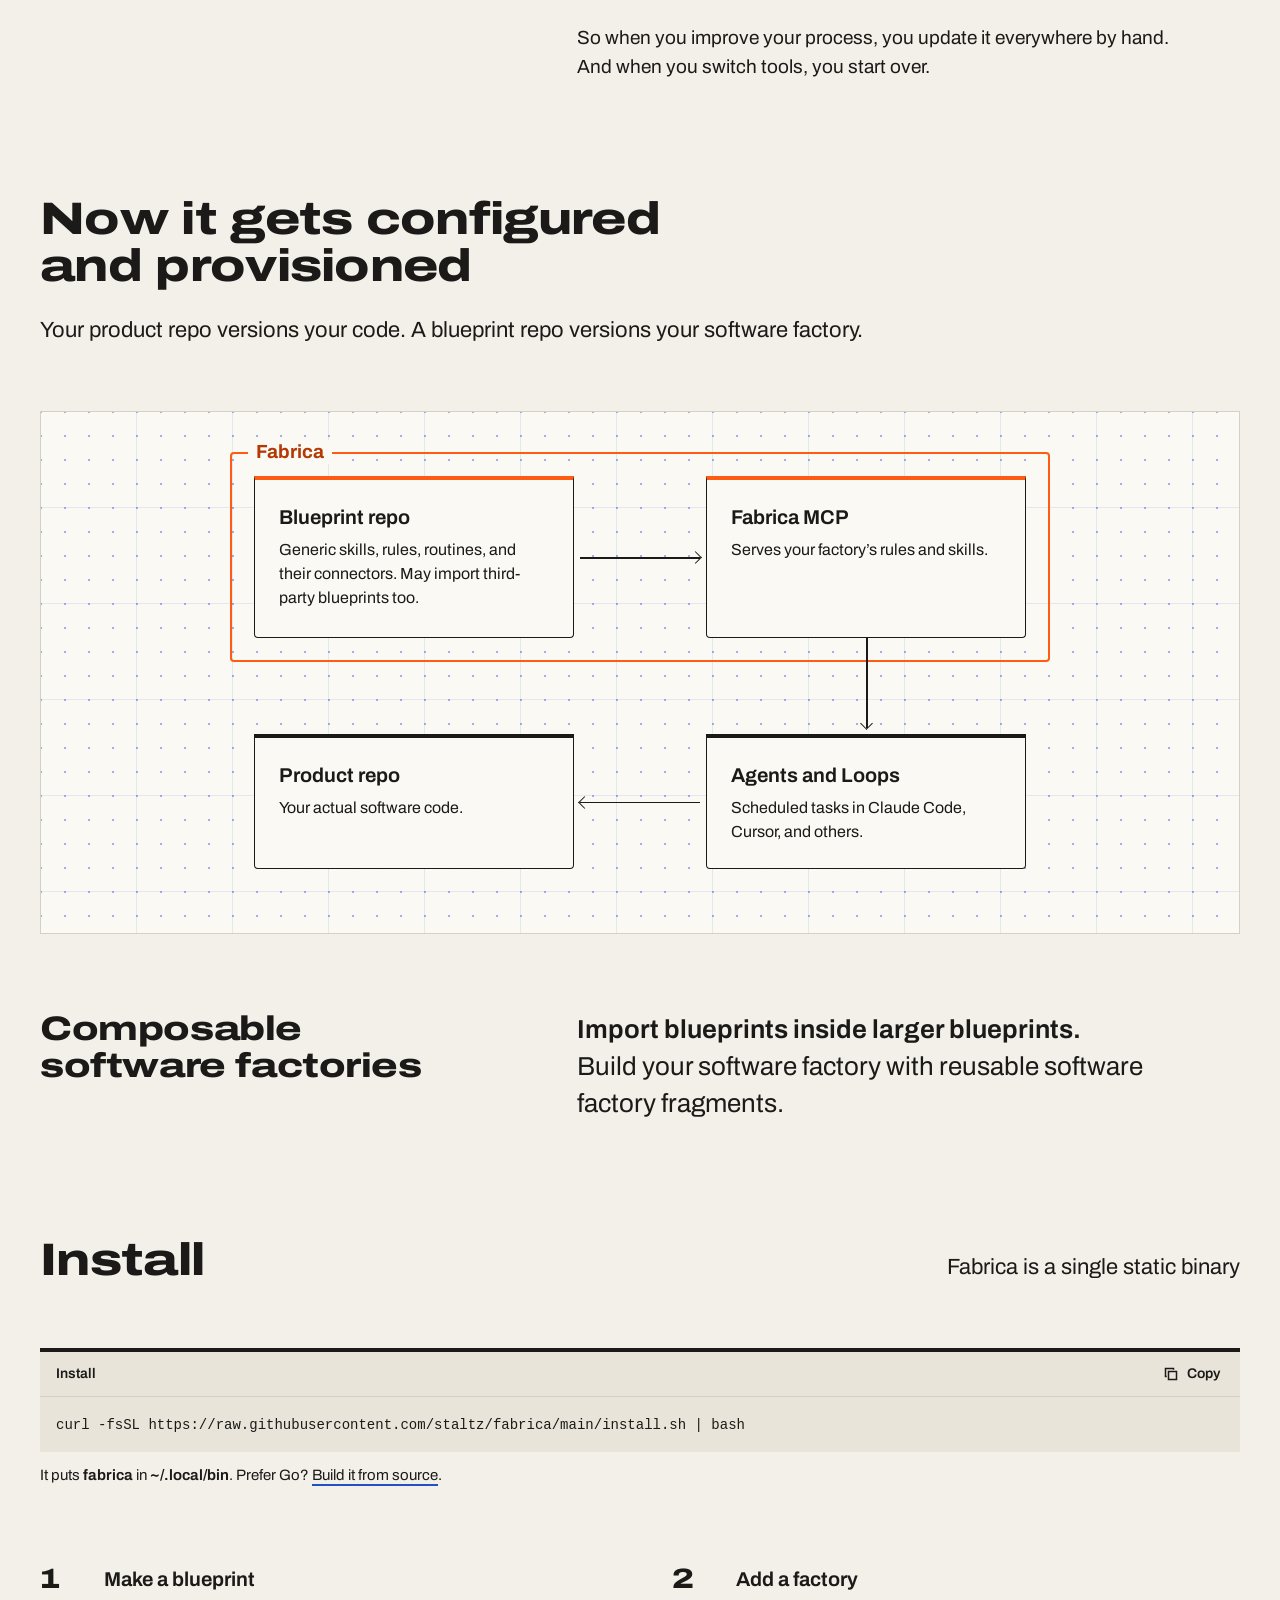
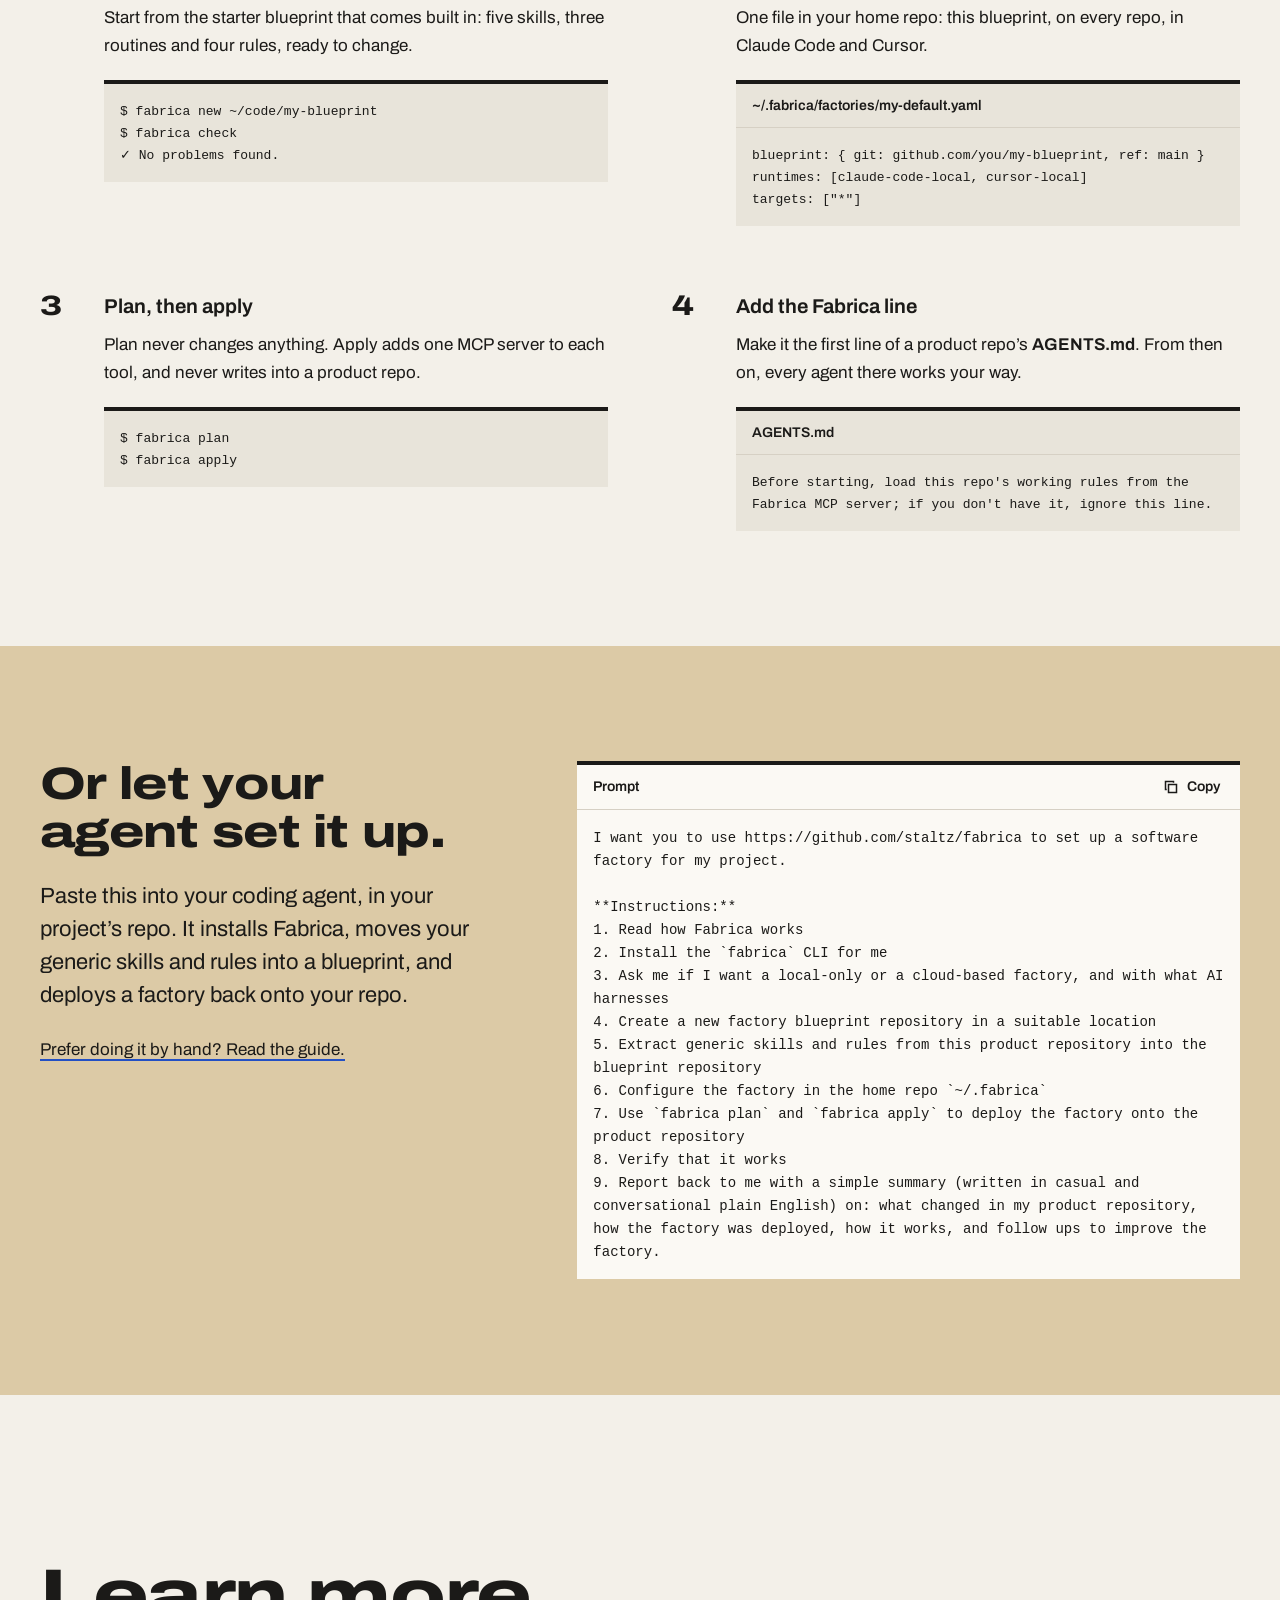
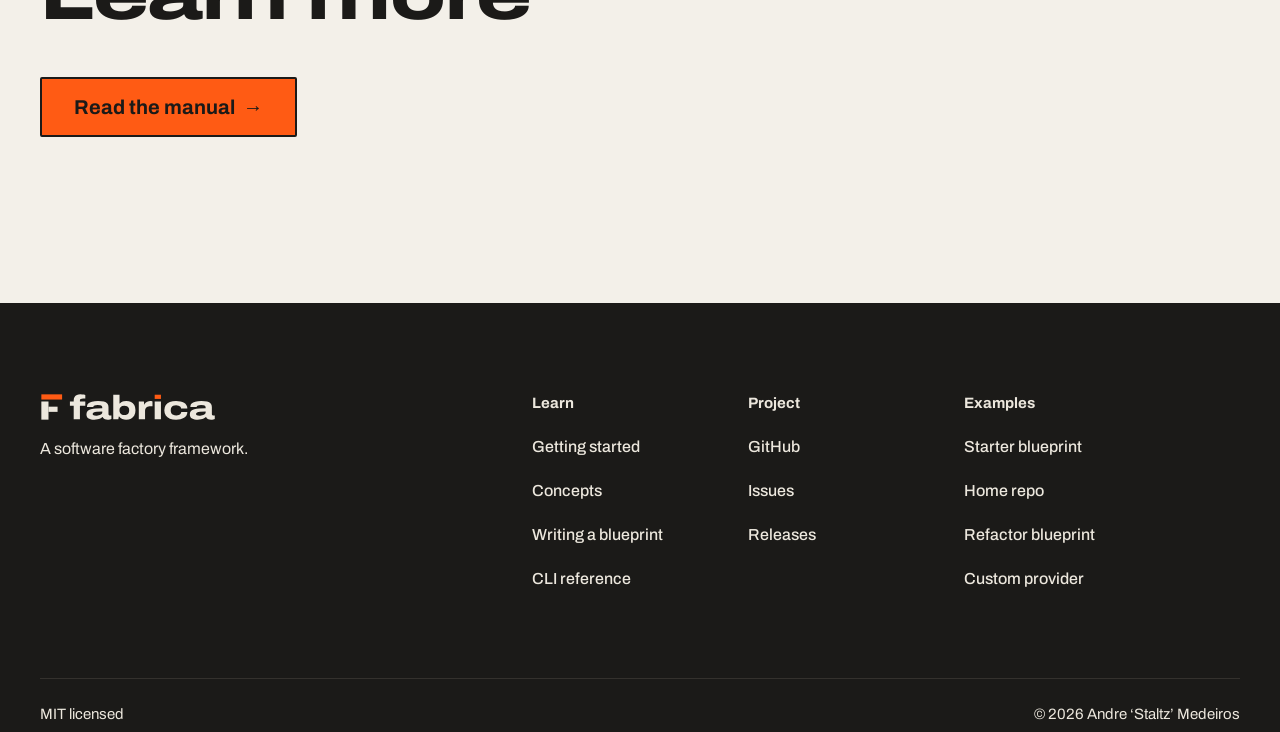
==== commit 13134557: "Tweak the website" ====
--- a/docs/index.html
+++ b/docs/index.html
@@ -64,28 +64,25 @@
             <span>~/.fabrica</span>
             <span class="term-live" aria-hidden="true"><span class="steam"><i></i><i></i><i></i></span>Live</span>
           </figcaption>
-          <div class="term-body" role="img" aria-label="fabrica plan finds two changes, adding the fabrica MCP server to Claude Code and Cursor; fabrica apply makes both.">
+          <div class="term-body" role="img" aria-label="fabrica plan finds seven changes across four routines: it updates pr-review, adds qa and vuln-search, and moves refactor from Copilot to Codex.">
             <span class="l cmd"><span class="p">$ </span>fabrica plan</span>
-            <span class="l">Factory my-default (local)</span>
-            <span class="l">  claude-code-local: api mode, skills unpacked on disk</span>
-            <span class="l">  cursor-local: api mode, skills unpacked on disk</span>
-            <span class="l gap">Local tools on this machine</span>
-            <span class="l">  claude-code-local (~/.claude.json, ~/.claude/settings.json)</span>
-            <span class="l add">    + add MCP server fabrica</span>
-            <span class="l">  cursor-local (~/.cursor/mcp.json, ~/.cursor/hooks.json)</span>
-            <span class="l add">    + add MCP server fabrica</span>
-            <span class="l gap">Plan: 2 changes, 0 errors. Run `fabrica apply` to make these changes.</span>
-            <span class="l cmd gap"><span class="p">$ </span>fabrica apply</span>
-            <span class="l">Local claude-code-local: updated ~/.claude.json, ~/.claude/settings.json</span>
-            <span class="l ok">  ✓ add MCP server fabrica</span>
-            <span class="l">Local cursor-local: updated ~/.cursor/mcp.json, ~/.cursor/hooks.json</span>
-            <span class="l ok">  ✓ add MCP server fabrica</span>
+            <span class="l">Factory acme (cloud)</span>
+            <span class="l">  endpoint https://fabrica.acme.dev/acme</span>
+            <span class="l">  Changes:</span>
+            <span class="l upd">    ~ update pr-review @ github.com/acme/api on claude-code-cloud (handoff)</span>
+            <span class="l upd">    ~ update pr-review @ github.com/acme/api on cursor-cloud (api)</span>
+            <span class="l add">    + create qa @ github.com/acme/web on cursor-cloud (api)</span>
+            <span class="l add">    + create refactor @ github.com/acme/api on codex (handoff)</span>
+            <span class="l del">    - delete refactor @ github.com/acme/api on copilot-cloud (handoff)</span>
+            <span class="l add">    + create vuln-search @ github.com/acme/api on claude-code-cloud (handoff)</span>
+            <span class="l add">    + create vuln-search @ github.com/acme/web on claude-code-cloud (handoff)</span>
+            <span class="l gap">Plan: 7 changes, 0 errors. Run `fabrica apply` to make these changes.</span>
           </div>
         </figure>
         <div class="footing" aria-hidden="true"></div>
         <div class="notes" aria-hidden="true">
-          <p class="note note--plan" data-after="9"><svg viewBox="0 0 64 28"><path d="M62 15 C 46 6, 26 7, 5 14"/><path d="M13 7.5 L 4.5 14 L 13.5 19.5"/></svg><span>Plan shows what will change, and changes nothing.</span></p>
-          <p class="note note--apply" data-after="14"><svg viewBox="0 0 64 28"><path d="M62 13 C 45 21, 25 20, 5 14"/><path d="M12.5 8 L 4.5 14 L 13 20"/></svg><span>Apply makes it so. It never writes into a product repo.</span></p>
+          <p class="note note--move" data-after="8"><svg viewBox="0 0 64 28"><path d="M62 15 C 46 6, 26 7, 5 14"/><path d="M13 7.5 L 4.5 14 L 13.5 19.5"/></svg><span>Moving refactor from Copilot to Codex was a one-line change.</span></p>
+          <p class="note note--plan" data-after="11"><svg viewBox="0 0 64 28"><path d="M62 15 C 46 6, 26 7, 5 14"/><path d="M13 7.5 L 4.5 14 L 13.5 19.5"/></svg><span>Plan shows what will change, and changes nothing.</span></p>
         </div>
       </div>
     </div>
@@ -119,18 +116,10 @@
       <div class="drafting">
         <div class="factory">
           <div class="group"><span class="group-label">Fabrica</span></div>
-          <article class="node node--home">
-            <h3 class="title">Home repo</h3>
-            <p>Define your factories: point blueprints to target product repos.</p>
+          <article class="node node--blueprint">
+            <h3 class="title">Blueprint repo</h3>
+            <p>Generic skills, rules, routines, and their connectors. May import third-party blueprints too.</p>
           </article>
-          <div class="wire wire--diag" aria-hidden="true"></div>
-          <div class="branch">
-            <div class="wire wire--blueprint" aria-hidden="true"></div>
-            <article class="node node--blueprint">
-              <h3 class="title">Blueprint</h3>
-              <p>Generic skills, rules, routines, and their connectors.</p>
-            </article>
-          </div>
           <div class="branch">
             <div class="wire wire--mcp" aria-hidden="true"></div>
             <article class="node node--mcp">
@@ -146,7 +135,7 @@
               <div class="branch">
                 <div class="wire wire--act" aria-hidden="true"></div>
                 <article class="node node--product">
-                  <h3 class="title">Product repos</h3>
+                  <h3 class="title">Product repo</h3>
                   <p>Your actual software code.</p>
                 </article>
               </div>
@@ -156,16 +145,8 @@
       </div>
 
       <div class="compose">
-        <div class="nest nest--outer" aria-hidden="true">
-          <span class="nest-name">my-blueprint</span>
-          <div class="nest"><span class="nest-name">refactor</span><span class="nest-from">github.com/staltz/fabrica-blueprint-refactor</span></div>
-          <div class="nest"><span class="nest-name">mattpocock-factory-skills</span><span class="nest-from">github.com/mattpocock/skills</span></div>
-          <div class="nest nest--add">+</div>
-        </div>
-        <div class="compose-text">
-          <h3 class="compose-title">Composable software factories</h3>
-          <p class="compose-copy"><strong>Import blueprints inside larger blueprints.</strong> Build your software factory with reusable software factory fragments.</p>
-        </div>
+        <h3 class="compose-title">Composable software factories</h3>
+        <p class="compose-copy"><strong>Import blueprints inside larger blueprints.</strong> Build your software factory with reusable software factory fragments.</p>
       </div>
     </div>
   </section>
--- a/docs/assets/site.css
+++ b/docs/assets/site.css
@@ -46,6 +46,8 @@
   --term-muted: #9d978c;
   --term-rule: #34312d;
   --term-add: #6fd39a;
+  --term-upd: #e6be6a;
+  --term-del: #f08f7f;
   --shadow-slab: 4px 4px 0 #1b1a18;
 
   --font-display: "Archivo Expanded", "Archivo", "Helvetica Neue", Arial, sans-serif;
@@ -269,8 +271,8 @@
   transition: opacity 360ms linear, transform 360ms var(--ease);
 }
 .note svg { width: 64px; height: 28px; fill: none; stroke: var(--graphite); stroke-width: 1.5; stroke-linecap: round; stroke-linejoin: round; overflow: visible; }
-.note--plan { top: 214px; }
-.note--apply { top: 372px; }
+.note--move { top: 214px; }
+.note--plan { top: 303px; }
 .js .notes.is-waiting .note { opacity: 0; transform: translateX(-6px); }
 .js .notes.is-waiting .note.on { opacity: 1; transform: none; }
 @media (max-width: 1180px) { .notes { display: none; } }
@@ -306,6 +308,8 @@
 .term-body .gap { margin-top: var(--space-3); }
 .term-body .p { color: var(--term-ink); }
 .term-body .add, .term-body .ok { color: var(--term-add); }
+.term-body .upd { color: var(--term-upd); }
+.term-body .del { color: var(--term-del); }
 .js .term.is-playing .l { visibility: hidden; }
 .js .term.is-playing .l.on { visibility: visible; }
 
@@ -368,8 +372,11 @@
   --gap-col: 132px;
   --gap-row: 96px;
   display: grid;
-  grid-template-columns: minmax(0, 1fr) var(--gap-col) minmax(0, 1fr) var(--gap-col) minmax(0, 1fr);
-  grid-template-rows: auto var(--gap-row) auto;
+  --node-width: 320px;
+  grid-template-columns: minmax(0, var(--node-width)) var(--gap-col) minmax(0, var(--node-width));
+  /* 1.2 times the height the boxes' content needs on each row */
+  grid-template-rows: minmax(162px, auto) var(--gap-row) minmax(133px, auto);
+  justify-content: center;
   align-items: stretch;
 }
 .factory .branch { display: contents; }
@@ -398,12 +405,10 @@
   border-top: var(--stroke-beam) solid var(--graphite);
   border-radius: 0 0 var(--radius-2) var(--radius-2);
 }
-.node p { font-size: 16px; line-height: 24px; text-wrap: pretty; }
-.node--home { grid-column: 3; grid-row: 1; border-top-color: var(--hivis); box-shadow: var(--shadow-slab); }
-.node--blueprint { grid-column: 1; grid-row: 1; border-top-color: var(--hivis); }
-.node--mcp { grid-column: 5; grid-row: 1; border-top-color: var(--hivis); }
-.node--product { grid-column: 3; grid-row: 3; }
-.node--agents { grid-column: 5; grid-row: 3; }
+.node p { font-size: 16px; line-height: 24px; text-wrap: pretty; }.node--blueprint { grid-column: 1; grid-row: 1; border-top-color: var(--hivis); }
+.node--mcp { grid-column: 3; grid-row: 1; border-top-color: var(--hivis); }
+.node--product { grid-column: 1; grid-row: 3; }
+.node--agents { grid-column: 3; grid-row: 3; }
 
 .wire { position: relative; }
 .wire::before { content: ""; position: absolute; background: var(--graphite); }
@@ -412,67 +417,24 @@
   border-top: var(--stroke-pencil) solid var(--graphite);
   border-right: var(--stroke-pencil) solid var(--graphite);
 }
-/* Horizontal wires point right, except the one from the agents, which points left into the product repos */
-.wire--blueprint { grid-column: 2; grid-row: 1; }
-.wire--mcp { grid-column: 4; grid-row: 1; }
-.wire--act { grid-column: 4; grid-row: 3; }
-.wire--blueprint::before, .wire--mcp::before, .wire--act::before { left: 6px; right: 6px; top: 50%; height: var(--stroke-pencil); }
-.wire--blueprint::after, .wire--mcp::after { right: 6px; top: calc(50% - 4px); transform: rotate(45deg); }
+/* The wires run clockwise: right into the MCP server, down to the agents, left into the product repos */
+.wire--mcp { grid-column: 2; grid-row: 1; }
+.wire--act { grid-column: 2; grid-row: 3; }
+.wire--mcp::before, .wire--act::before { left: 6px; right: 6px; top: 50%; height: var(--stroke-pencil); }
+.wire--mcp::after { right: 6px; top: calc(50% - 4px); transform: rotate(45deg); }
 .wire--act::after { left: 6px; top: calc(50% - 4px); transform: rotate(-135deg); }
-/* The vertical wire points down */
-.wire--agents { grid-column: 5; grid-row: 2; }
+.wire--agents { grid-column: 3; grid-row: 2; }
 .wire--agents::before { top: 0; bottom: 6px; left: 50%; width: var(--stroke-pencil); }
 .wire--agents::after { bottom: 6px; left: calc(50% - 3.75px); transform: rotate(135deg); }
-/* The diagonal runs corner to corner across the gap, from the home repo down to the agents */
-.wire--diag {
-  --dx: calc(var(--gap-col) - 12px);
-  --dy: calc(var(--gap-row) - 12px);
-  --angle: atan2(var(--dy), var(--dx));
-  grid-column: 4; grid-row: 2;
-}
-.wire--diag::before {
-  left: 6px; top: 6px;
-  width: hypot(var(--dx), var(--dy)); height: var(--stroke-pencil);
-  transform-origin: 0 50%;
-  transform: rotate(var(--angle));
-}
-.wire--diag::after {
-  left: calc(6px + var(--dx) - 6.4px * cos(var(--angle)) - 4.5px);
-  top: calc(6px + var(--dy) - 6.4px * sin(var(--angle)) - 4.5px);
-  transform: rotate(calc(45deg + var(--angle)));
-}
-
-/* Composable blueprints: blueprints nested inside a blueprint */
+
+/* Composable blueprints: the title on the left, the explanation on the right */
 .compose {
   display: grid;
   grid-template-columns: minmax(0, 5fr) minmax(0, 7fr);
   gap: clamp(var(--space-8), 5vw, 80px);
-  align-items: center;
+  align-items: start;
   margin-top: clamp(var(--space-12), 6vw, 88px);
 }
-.nest {
-  display: grid; gap: 2px;
-  padding: var(--space-3) var(--space-4);
-  background: var(--paper-raised);
-  border: var(--stroke-pencil) solid var(--graphite);
-  border-top: var(--stroke-beam) solid var(--graphite);
-  border-radius: 0 0 var(--radius-2) var(--radius-2);
-}
-.nest-name { font-size: 15px; line-height: 20px; font-weight: 650; overflow-wrap: anywhere; }
-.nest-from { font-size: 14px; line-height: 20px; overflow-wrap: anywhere; }
-.nest--outer {
-  gap: var(--space-3);
-  padding: var(--space-6);
-}
-.nest--outer > .nest-name { font-size: 20px; line-height: 26px; margin-bottom: var(--space-1); }
-.nest--add {
-  place-items: center;
-  min-height: 44px; padding: 0;
-  background: transparent;
-  border: var(--stroke-pencil) dashed var(--rule-strong);
-  font-size: 20px; line-height: 20px; font-weight: 700;
-}
-.compose-text { display: grid; gap: var(--space-4); }
 .compose-title {
   font-family: var(--font-display);
   font-weight: 800;
@@ -627,7 +589,7 @@
   .footer-grid { grid-template-columns: repeat(2, minmax(0, 1fr)); }
   .footer-brand { grid-column: 1 / -1; }
 
-  /* The factory becomes a tree: home, its blueprint and MCP server, the agents the server serves, and the product repos they work on */
+  /* The factory becomes a chain: the blueprint, the MCP server that serves it, the agents it serves, and the product repos they work on */
   .factory { display: grid; grid-template-columns: minmax(0, 1fr); grid-template-rows: none; }
   .factory .branch {
     display: grid; gap: var(--space-3);
@@ -649,9 +611,7 @@
   .factory .wire::after {
     left: calc(-1 * var(--space-2) - 10px); right: auto; top: calc(50% - 4px); bottom: auto; transform: rotate(45deg);
   }
-  /* The blueprint feeds the home repo, so its arrow points back at the trunk */
-  .factory .wire--blueprint::after { left: calc(-1 * var(--space-8)); transform: rotate(-135deg); }
-  .factory .wire--diag, .factory .group { display: none; }
+  .factory .group { display: none; }
 }
 
 @media (max-width: 640px) {
@@ -671,7 +631,6 @@
   .step::before { font-size: 22px; line-height: 30px; }
   .factory .branch { margin-left: var(--space-4); padding-left: var(--space-6); }
   .factory .wire::before { left: calc(-1 * var(--space-6)); width: calc(var(--space-6) - var(--space-2)); }
-  .factory .wire--blueprint::after { left: calc(-1 * var(--space-6)); }
   .footer-grid { grid-template-columns: minmax(0, 1fr) minmax(0, 1fr); }
   .actions .btn { flex: 1 1 auto; }
 }
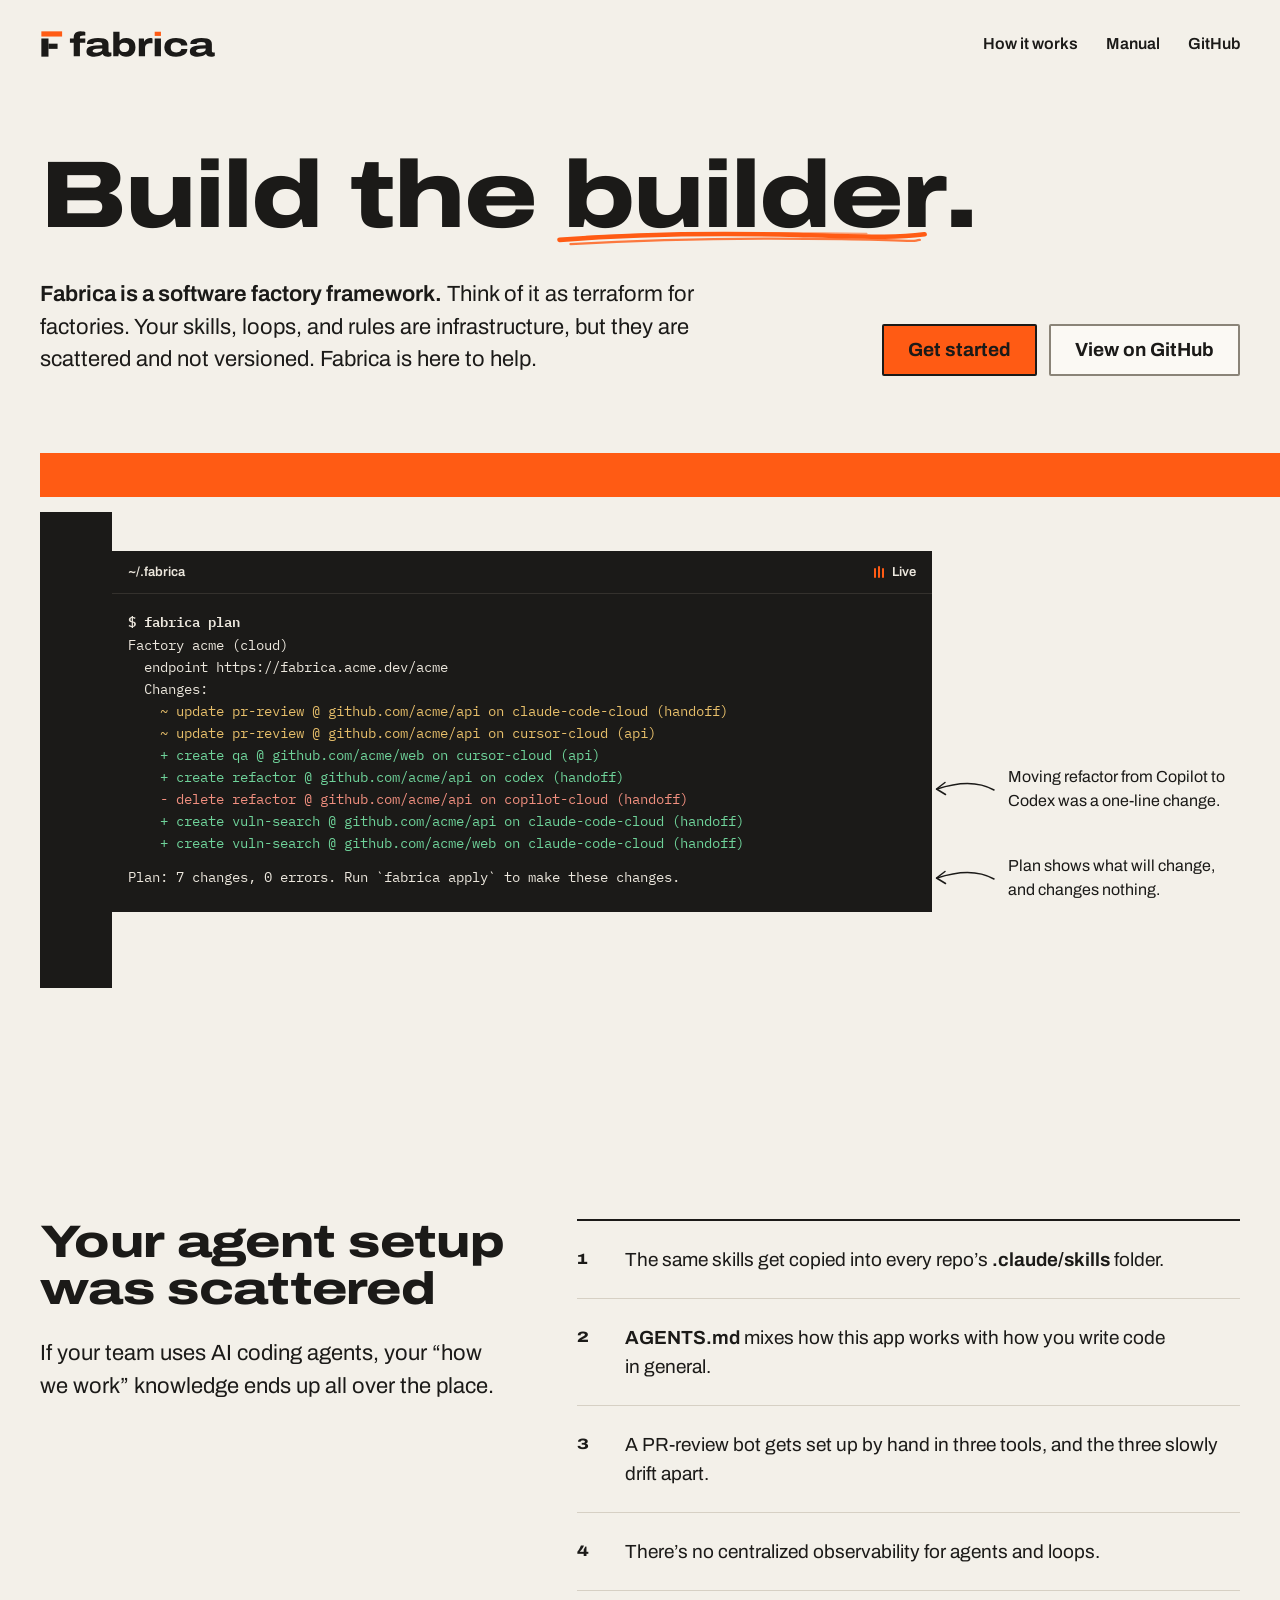
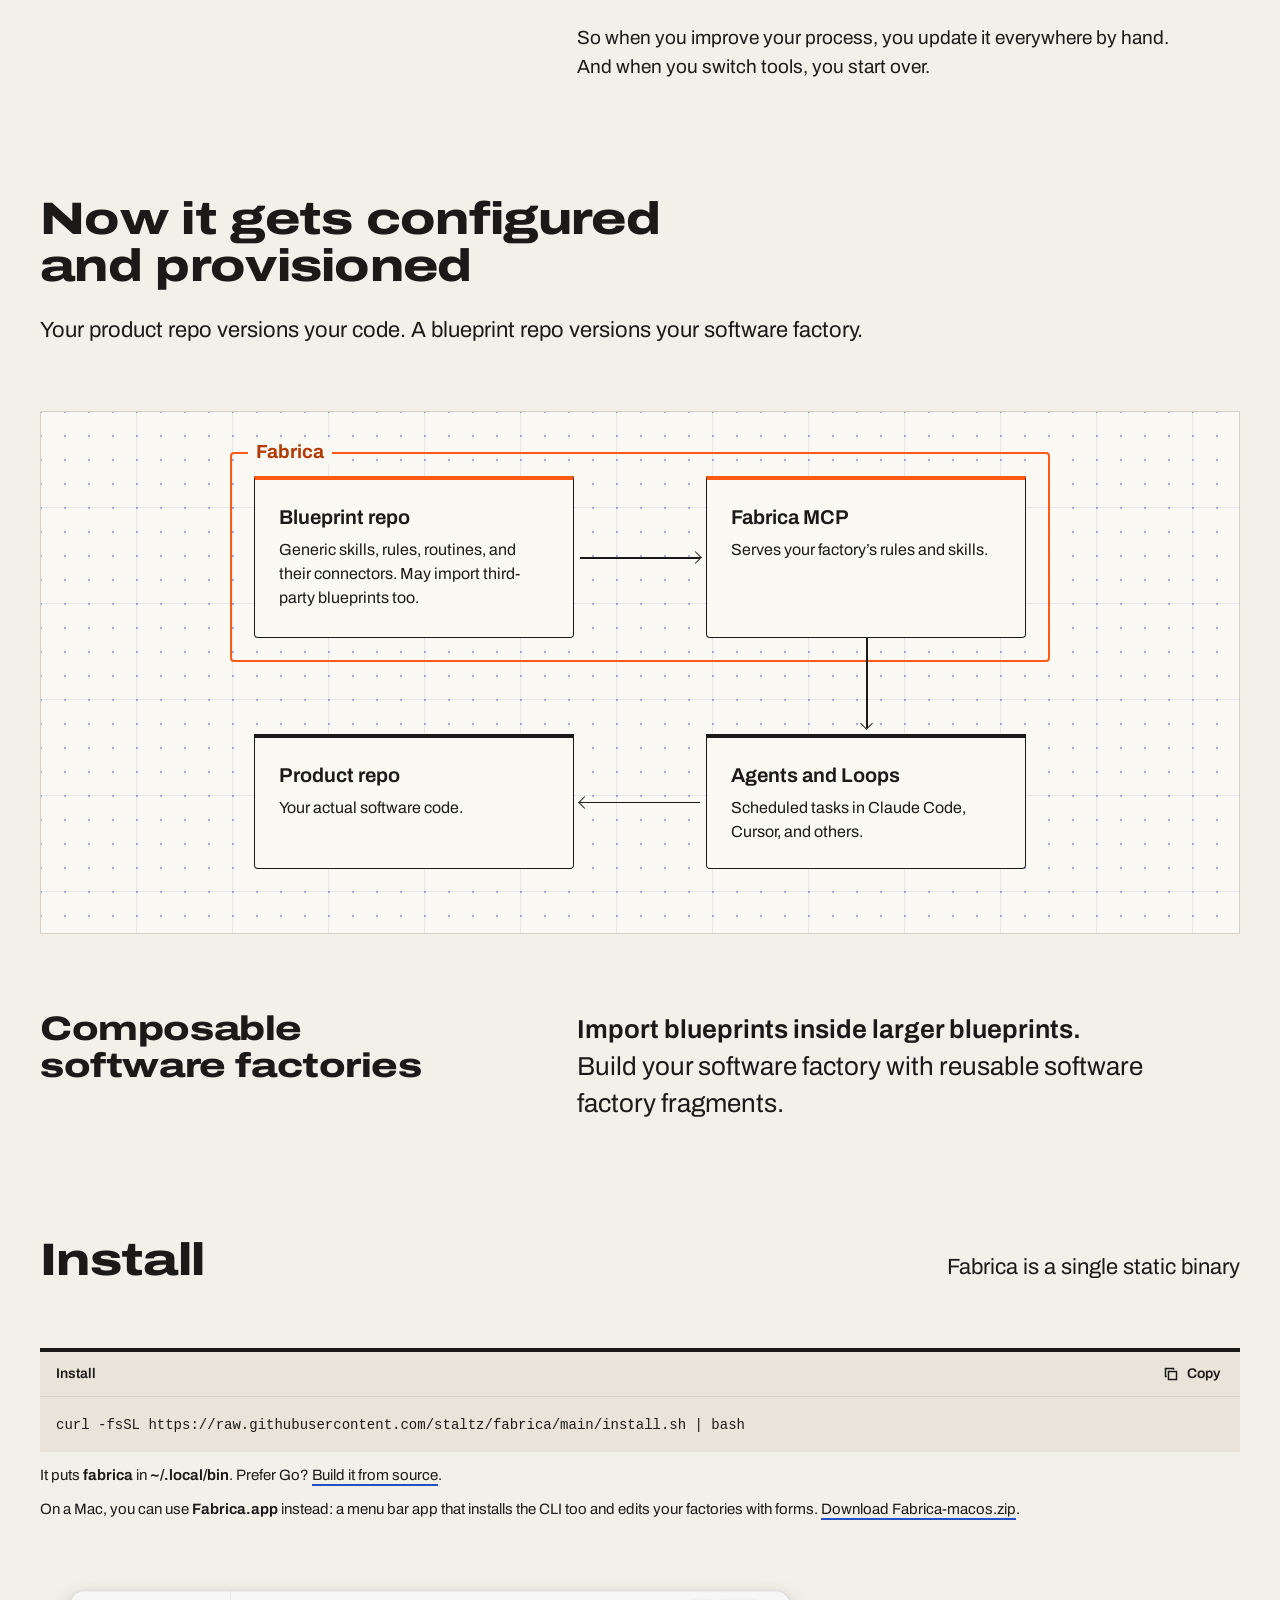
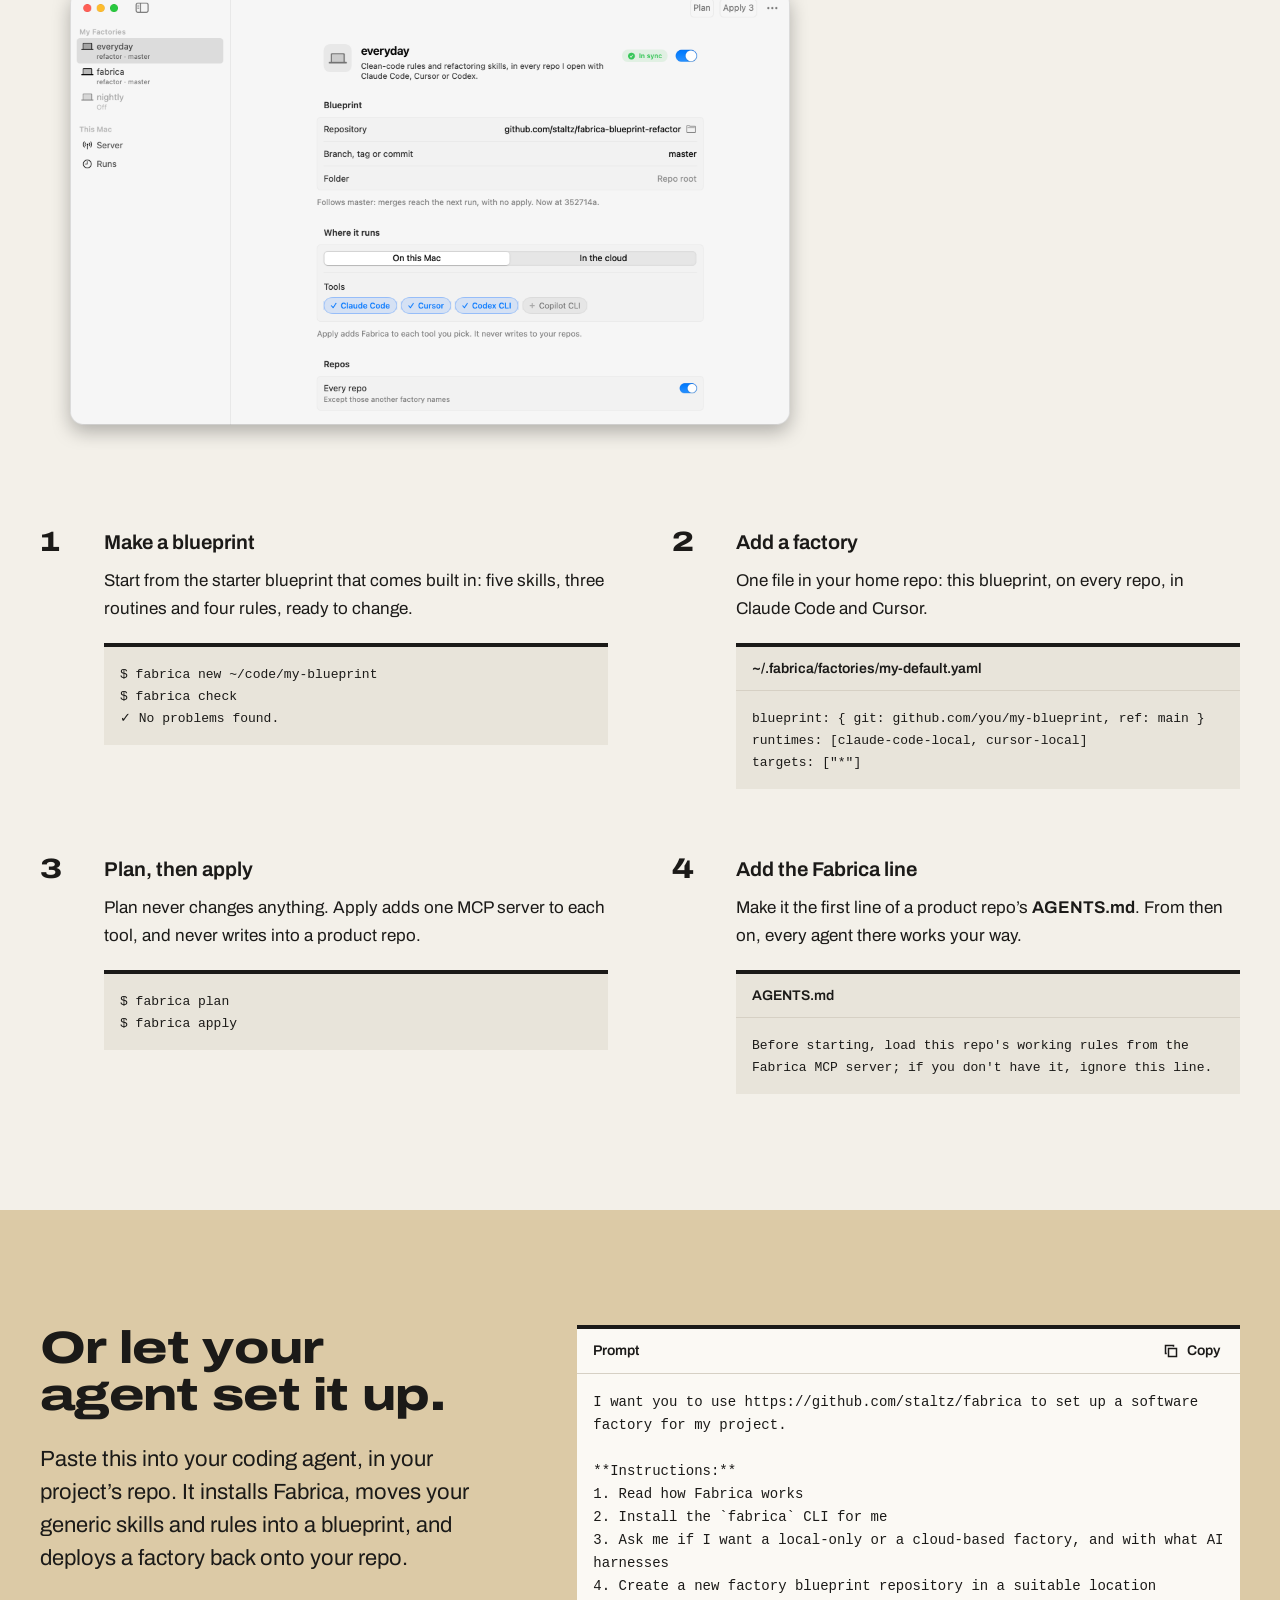
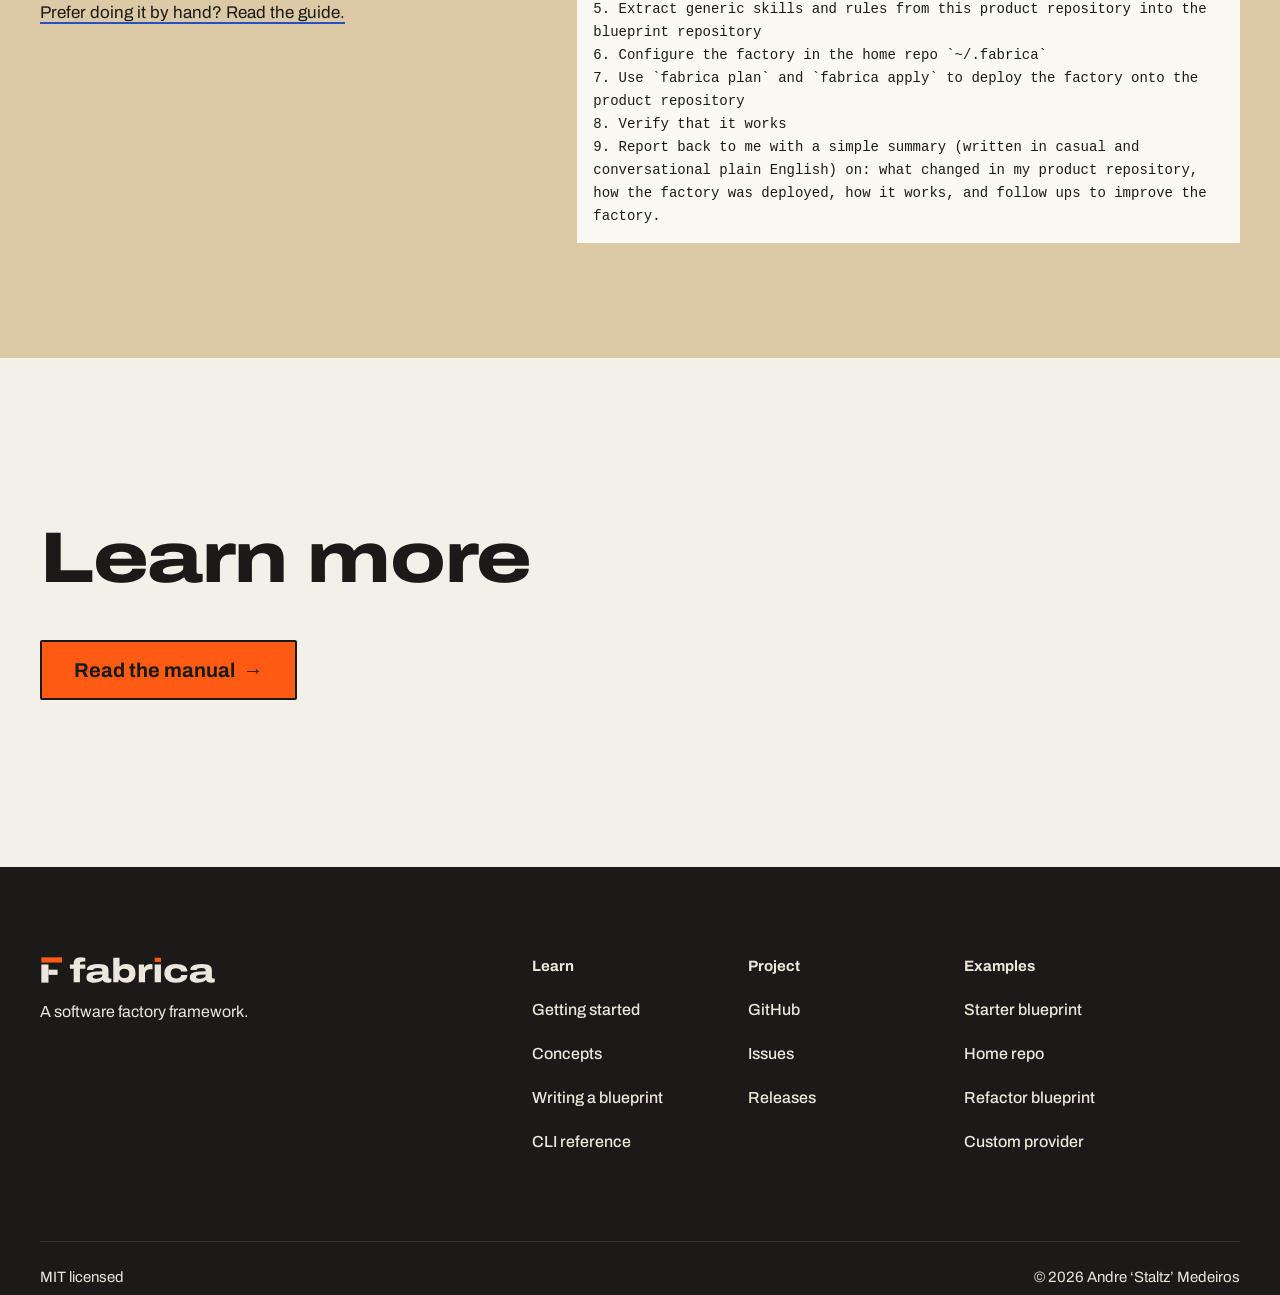
==== commit 7b7d6a78: "Add macOS screenshot on website" ====
--- a/docs/index.html
+++ b/docs/index.html
@@ -169,6 +169,11 @@
           <pre><code id="install-cmd">curl -fsSL https://<wbr>raw.githubusercontent.com/<wbr>staltz/<wbr>fabrica/<wbr>main/<wbr>install.sh | bash</code></pre>
         </figure>
         <p class="install-note">It puts <strong>fabrica</strong> in <strong>~/.local/bin</strong>. Prefer Go? <a class="link" href="https://github.com/staltz/fabrica#install">Build it from source</a>.</p>
+        <p class="install-note">On a Mac, you can use <strong>Fabrica.app</strong> instead: a menu bar app that installs the CLI too and edits your factories with forms. <a class="link" href="https://github.com/staltz/fabrica/releases/latest/download/Fabrica-macos.zip">Download Fabrica-macos.zip</a>.</p>
+        <picture class="app-shot">
+          <source media="(prefers-color-scheme: dark)" srcset="assets/fabrica-app-dark.png">
+          <img src="assets/fabrica-app-light.png" alt="Fabrica.app showing a factory: its blueprint, the tools it runs in, and its repos" width="780" loading="lazy">
+        </picture>
       </div>
 
       <ol class="steps">
--- a/docs/assets/site.css
+++ b/docs/assets/site.css
@@ -521,6 +521,8 @@
 .copy.is-done .done { display: inline; }
 
 .install-note { font-size: 15px; line-height: 22px; }
+.app-shot { display: block; margin-top: var(--space-6); }
+.app-shot img { display: block; width: 100%; max-width: 780px; height: auto; border-radius: 10px; }
 
 /* The magic prompt: a sand slab */
 .slab { background: var(--sand); padding-block: var(--section); }
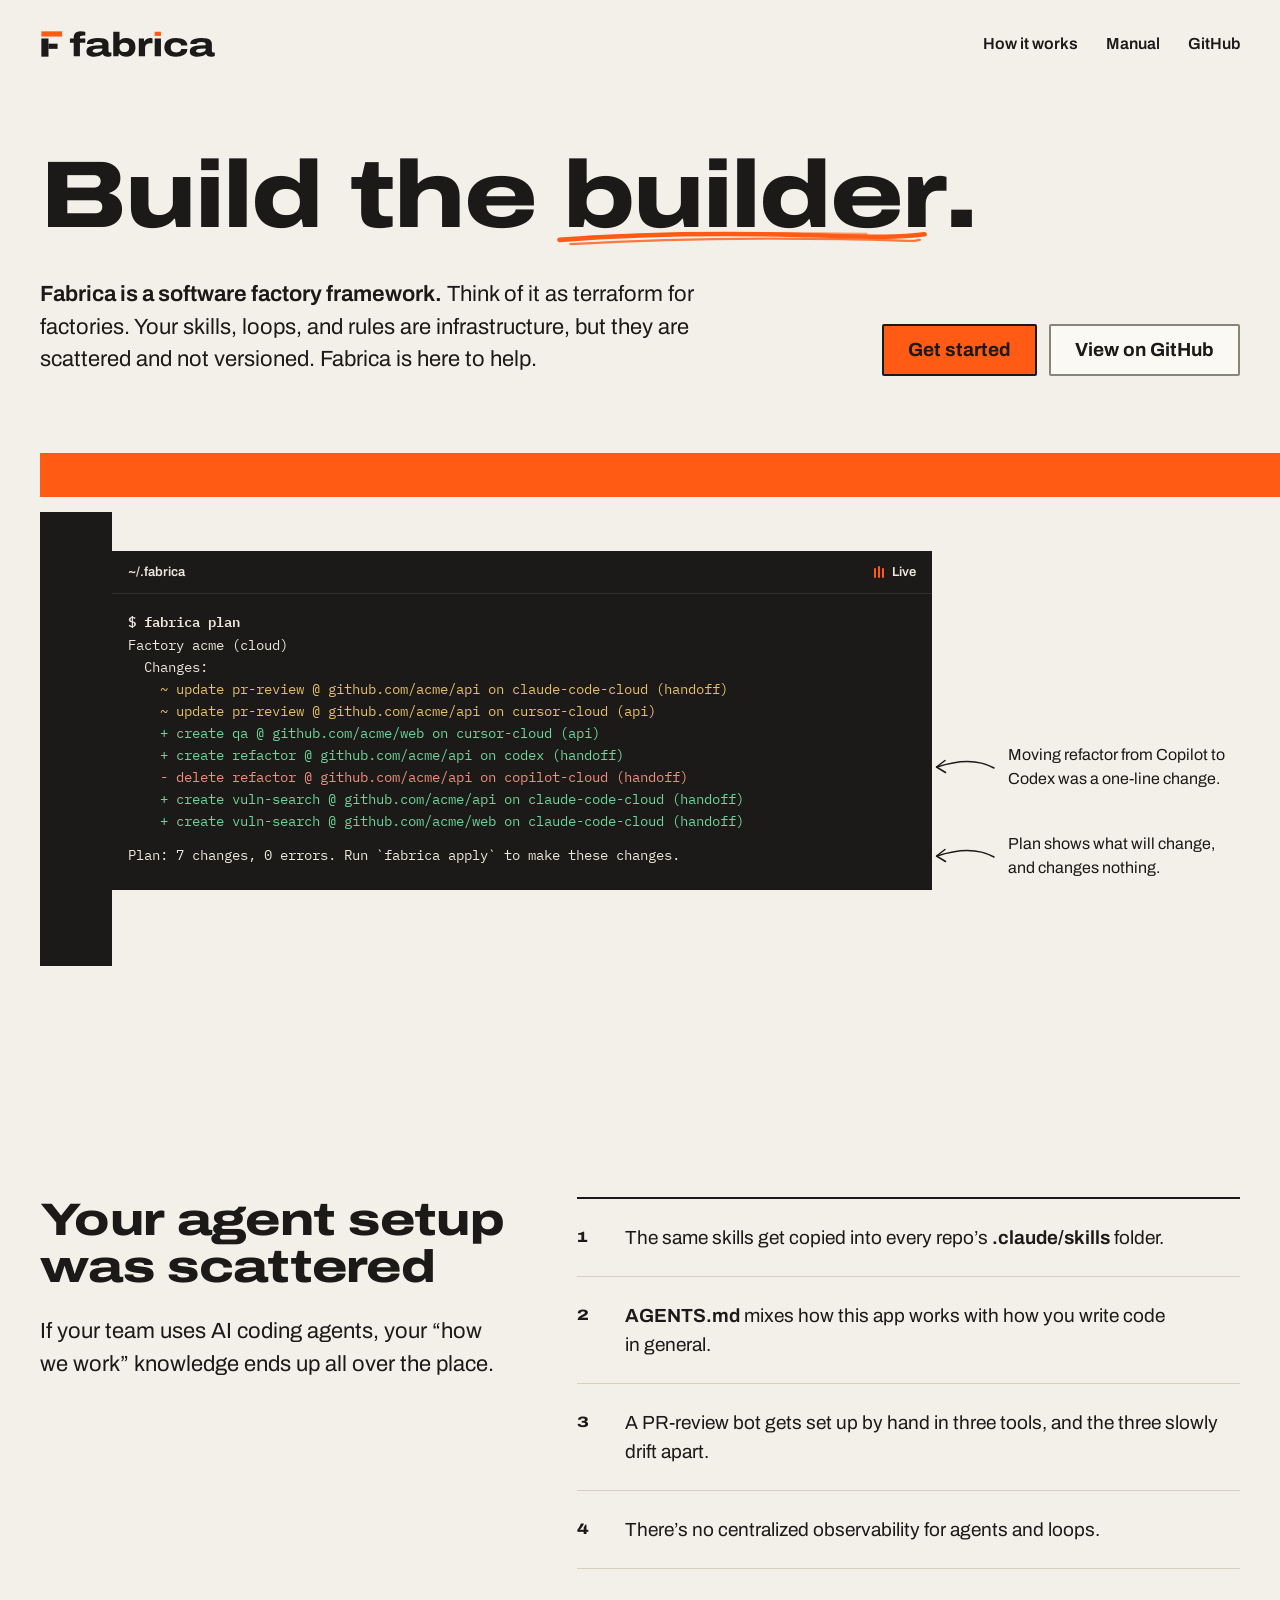
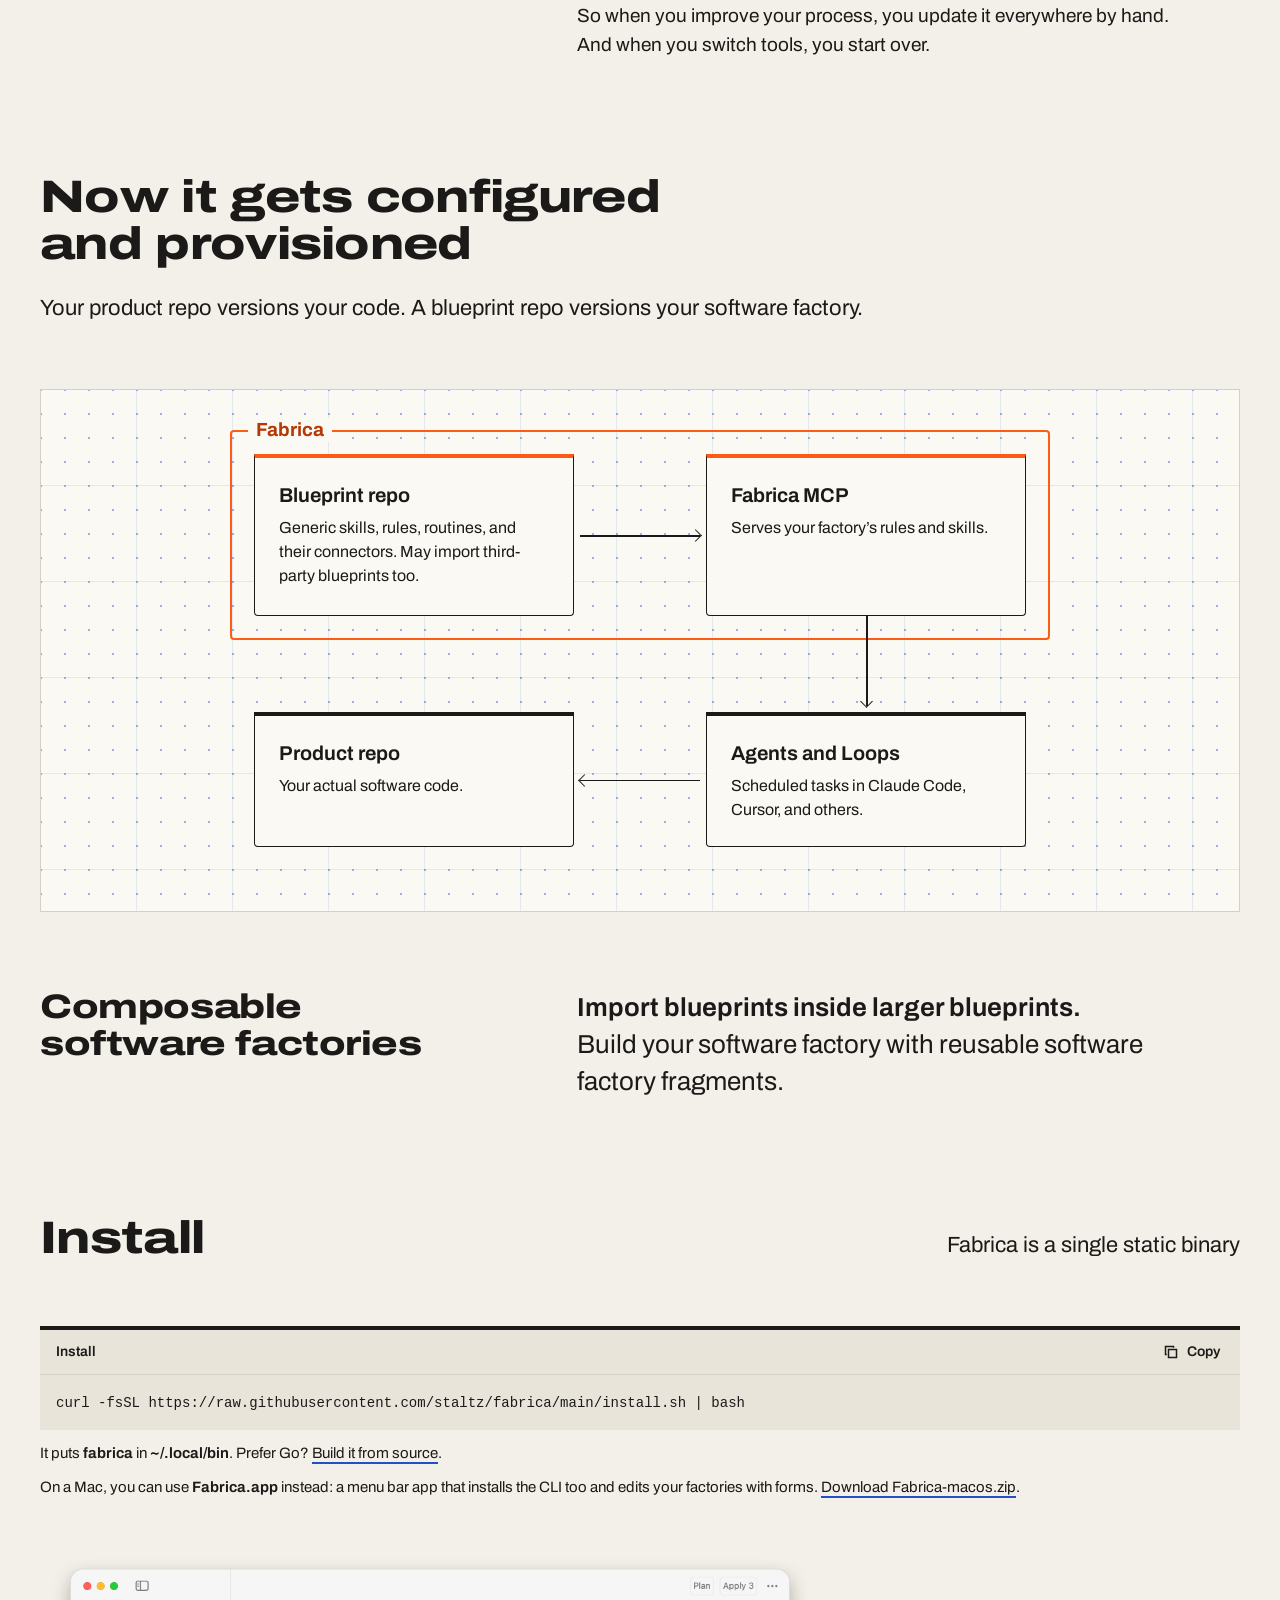
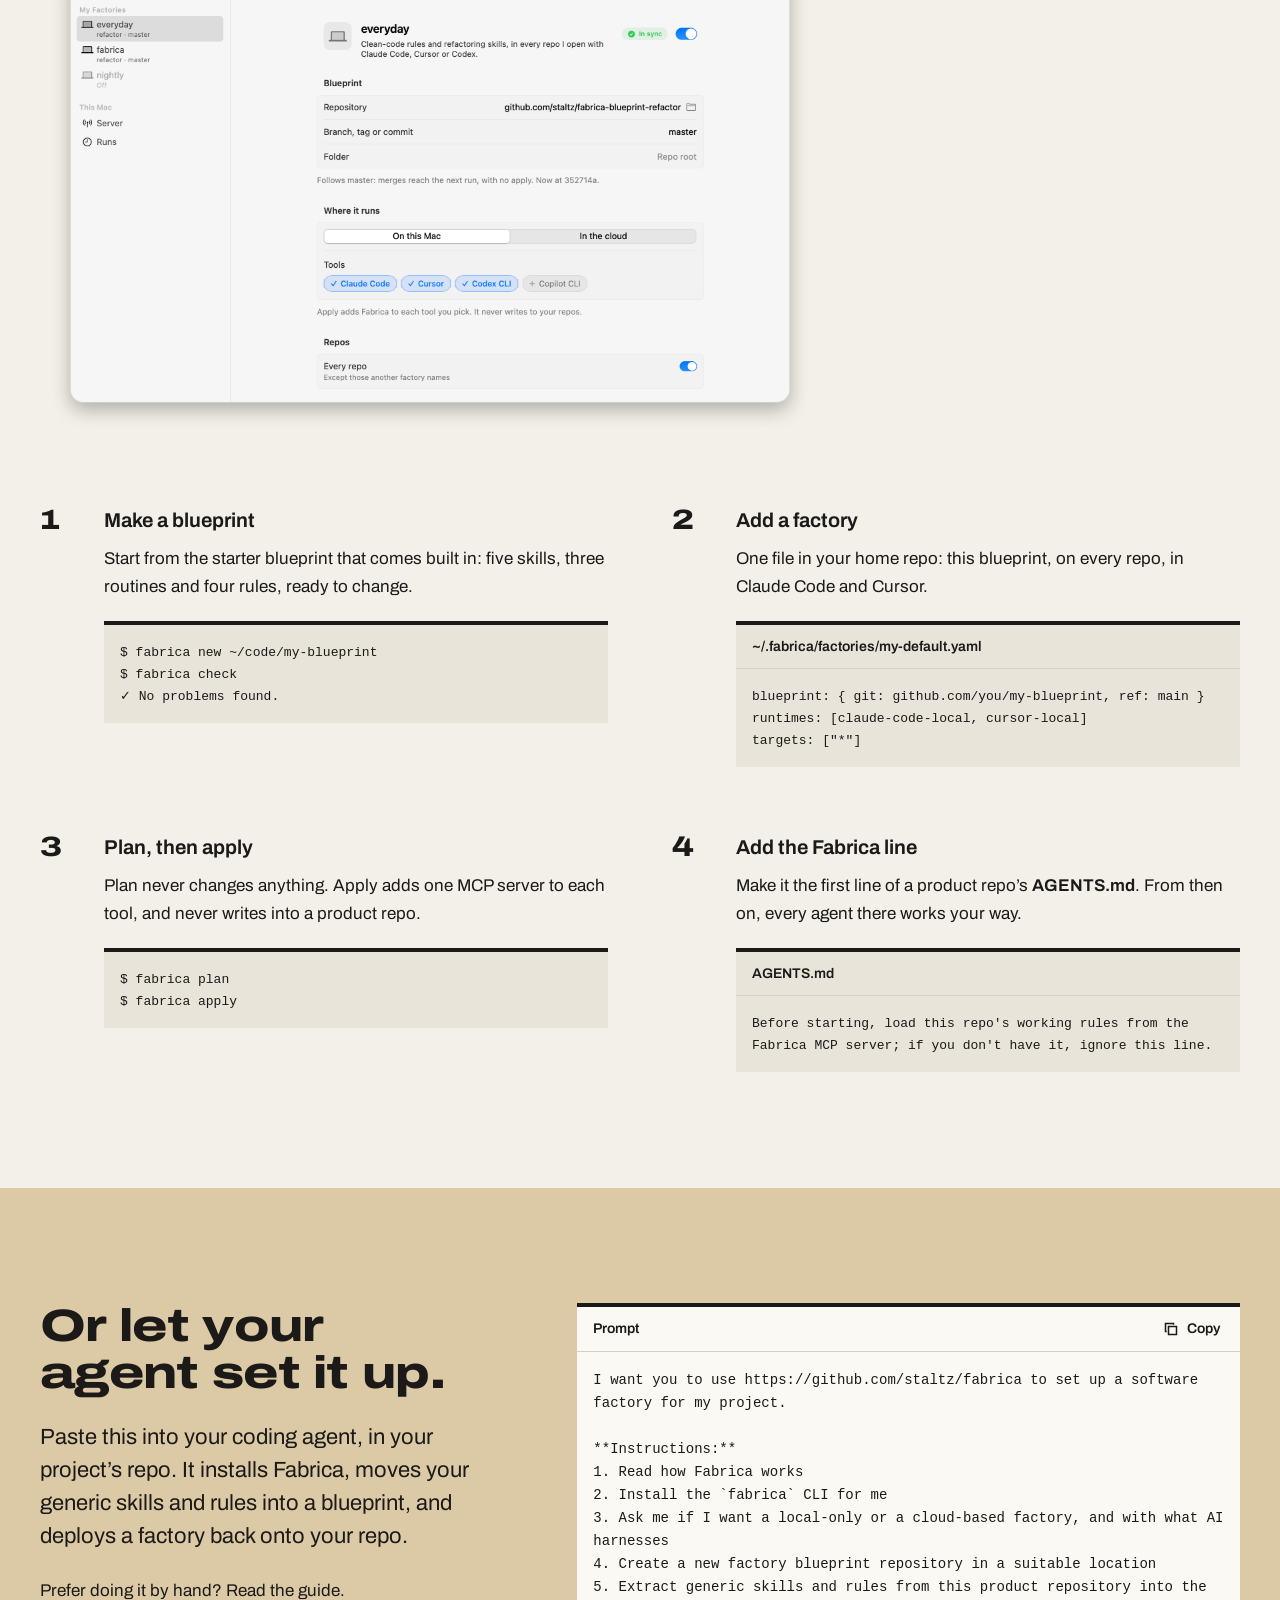
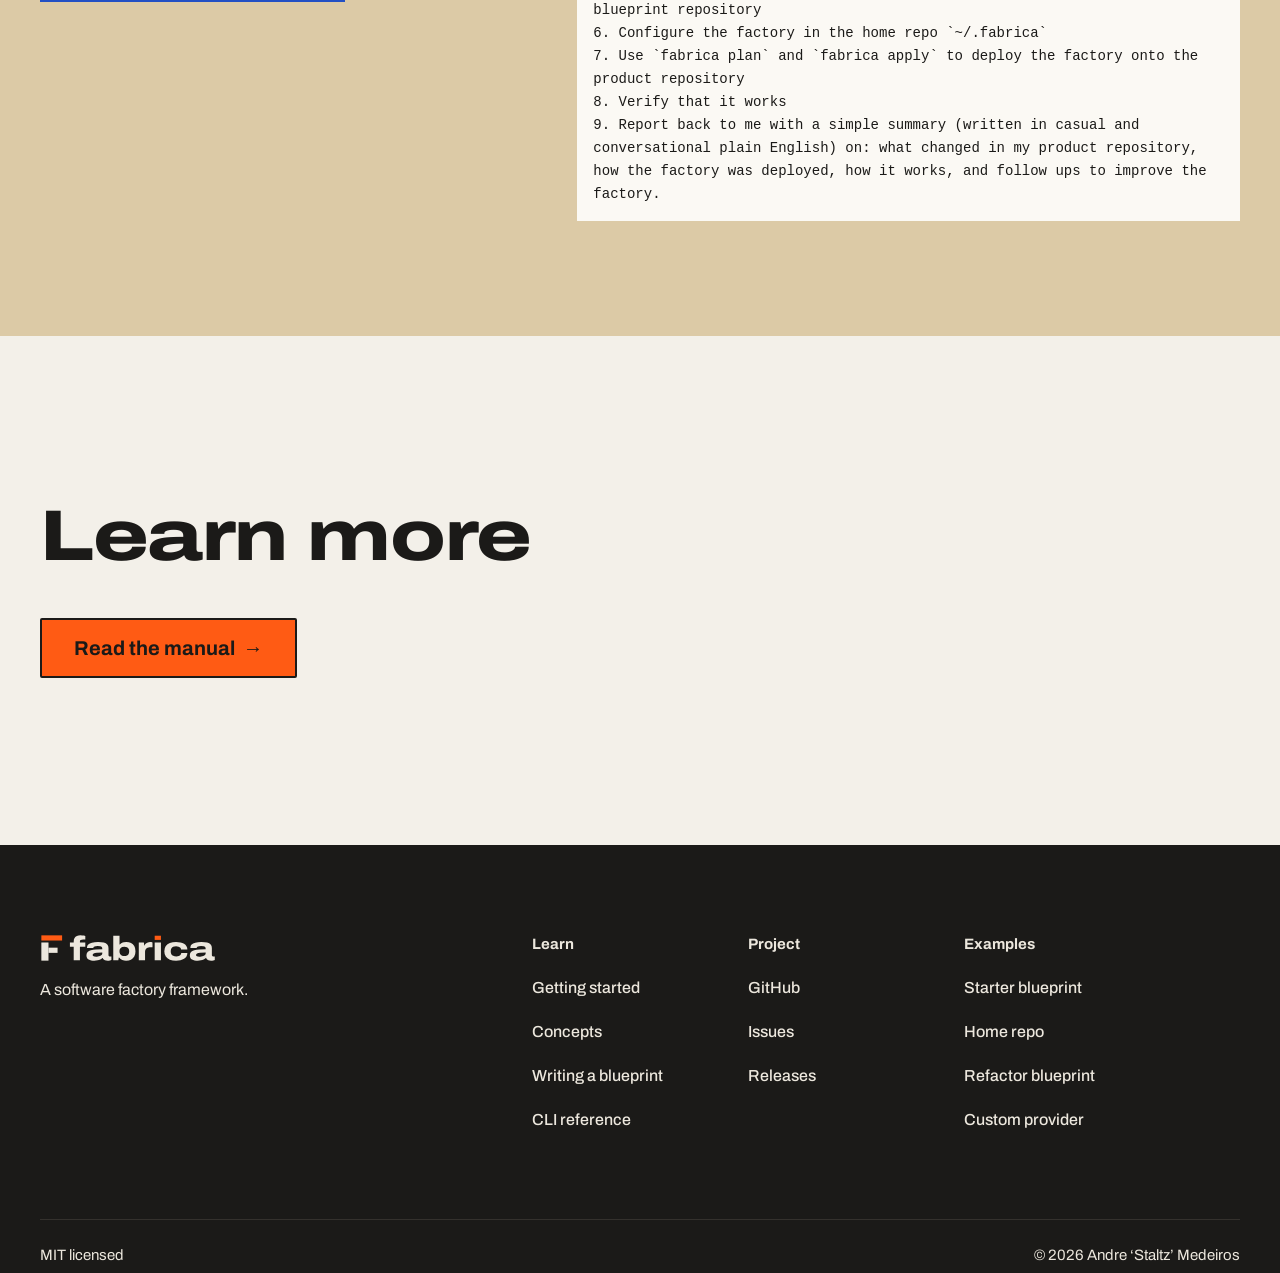
==== commit 90666f76: "feat: add `fabrica show` and color CLI output `fabrica plan` now lists only what apply would change " ====
--- a/docs/index.html
+++ b/docs/index.html
@@ -67,7 +67,6 @@
           <div class="term-body" role="img" aria-label="fabrica plan finds seven changes across four routines: it updates pr-review, adds qa and vuln-search, and moves refactor from Copilot to Codex.">
             <span class="l cmd"><span class="p">$ </span>fabrica plan</span>
             <span class="l">Factory acme (cloud)</span>
-            <span class="l">  endpoint https://fabrica.acme.dev/acme</span>
             <span class="l">  Changes:</span>
             <span class="l upd">    ~ update pr-review @ github.com/acme/api on claude-code-cloud (handoff)</span>
             <span class="l upd">    ~ update pr-review @ github.com/acme/api on cursor-cloud (api)</span>
@@ -81,8 +80,8 @@
         </figure>
         <div class="footing" aria-hidden="true"></div>
         <div class="notes" aria-hidden="true">
-          <p class="note note--move" data-after="8"><svg viewBox="0 0 64 28"><path d="M62 15 C 46 6, 26 7, 5 14"/><path d="M13 7.5 L 4.5 14 L 13.5 19.5"/></svg><span>Moving refactor from Copilot to Codex was a one-line change.</span></p>
-          <p class="note note--plan" data-after="11"><svg viewBox="0 0 64 28"><path d="M62 15 C 46 6, 26 7, 5 14"/><path d="M13 7.5 L 4.5 14 L 13.5 19.5"/></svg><span>Plan shows what will change, and changes nothing.</span></p>
+          <p class="note note--move" data-after="7"><svg viewBox="0 0 64 28"><path d="M62 15 C 46 6, 26 7, 5 14"/><path d="M13 7.5 L 4.5 14 L 13.5 19.5"/></svg><span>Moving refactor from Copilot to Codex was a one-line change.</span></p>
+          <p class="note note--plan" data-after="10"><svg viewBox="0 0 64 28"><path d="M62 15 C 46 6, 26 7, 5 14"/><path d="M13 7.5 L 4.5 14 L 13.5 19.5"/></svg><span>Plan shows what will change, and changes nothing.</span></p>
         </div>
       </div>
     </div>
--- a/docs/assets/site.css
+++ b/docs/assets/site.css
@@ -271,8 +271,8 @@
   transition: opacity 360ms linear, transform 360ms var(--ease);
 }
 .note svg { width: 64px; height: 28px; fill: none; stroke: var(--graphite); stroke-width: 1.5; stroke-linecap: round; stroke-linejoin: round; overflow: visible; }
-.note--move { top: 214px; }
-.note--plan { top: 303px; }
+.note--move { top: 192px; }
+.note--plan { top: 281px; }
 .js .notes.is-waiting .note { opacity: 0; transform: translateX(-6px); }
 .js .notes.is-waiting .note.on { opacity: 1; transform: none; }
 @media (max-width: 1180px) { .notes { display: none; } }
